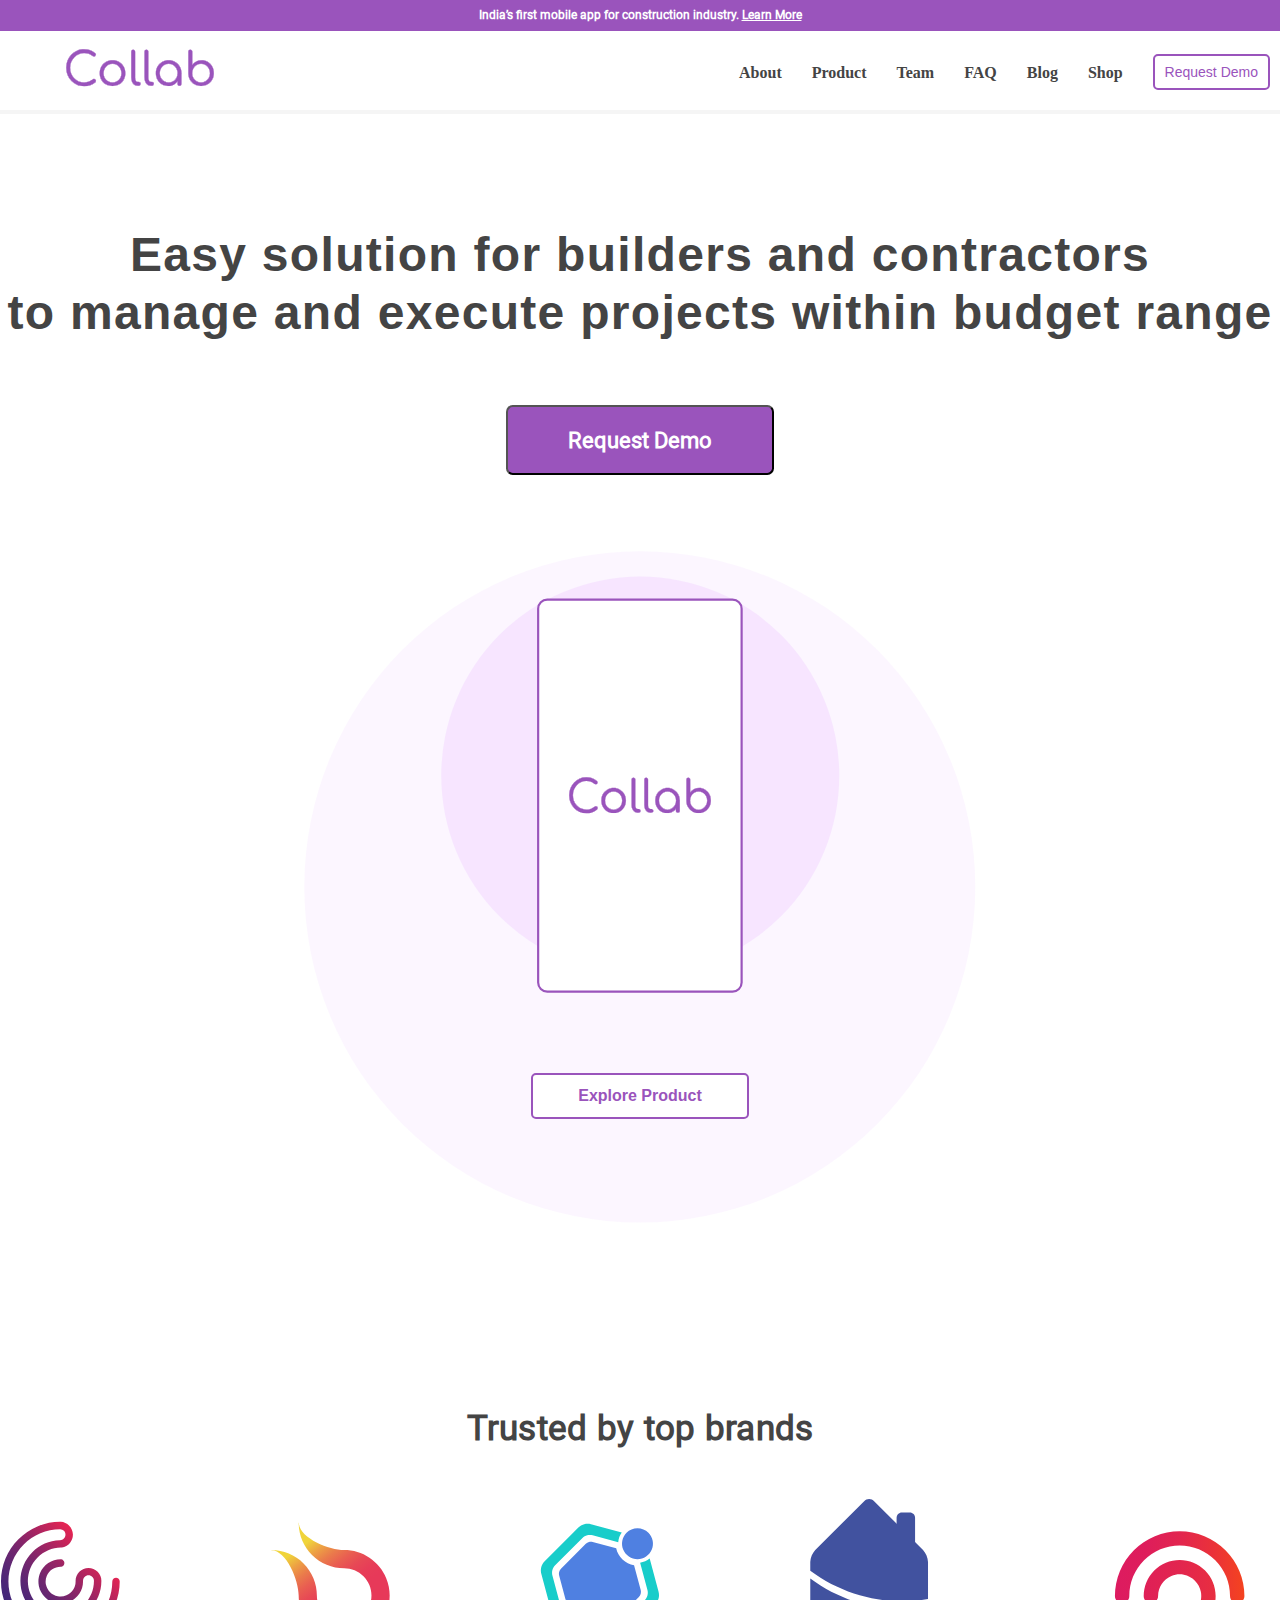
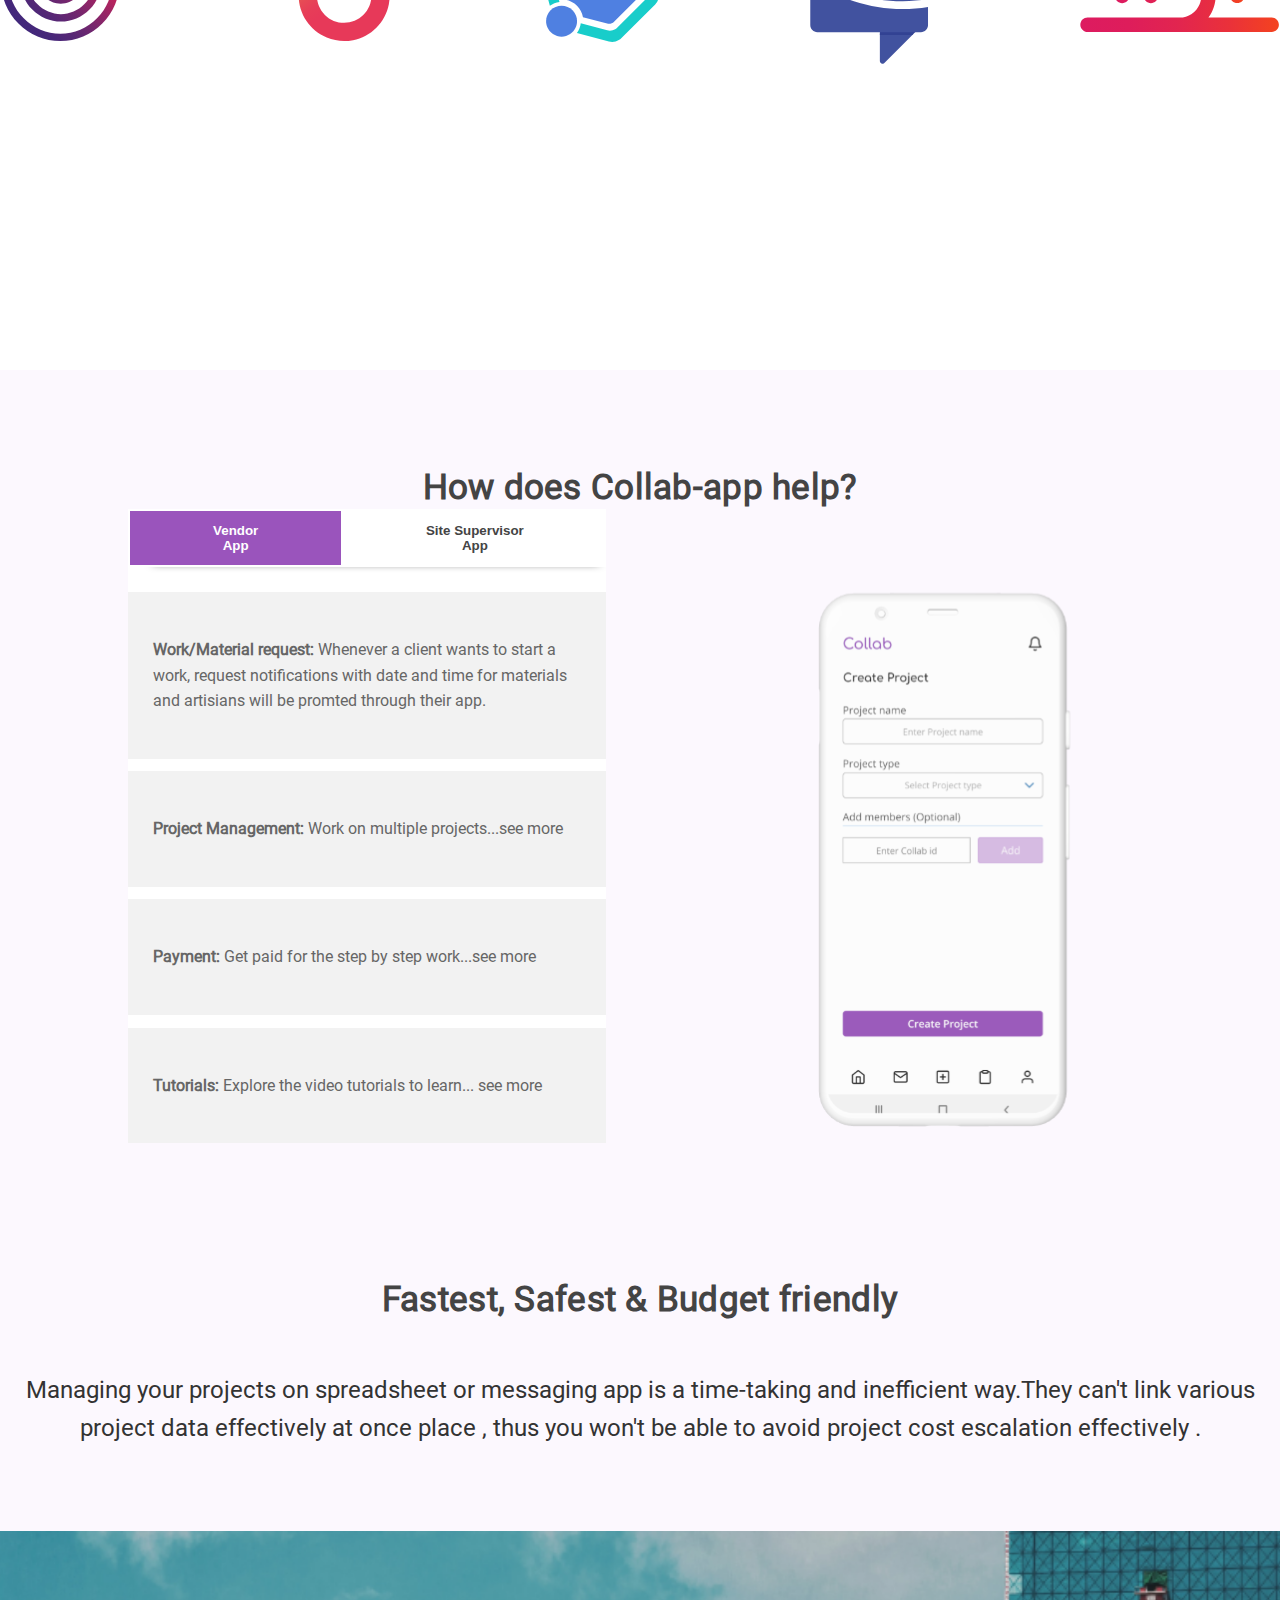
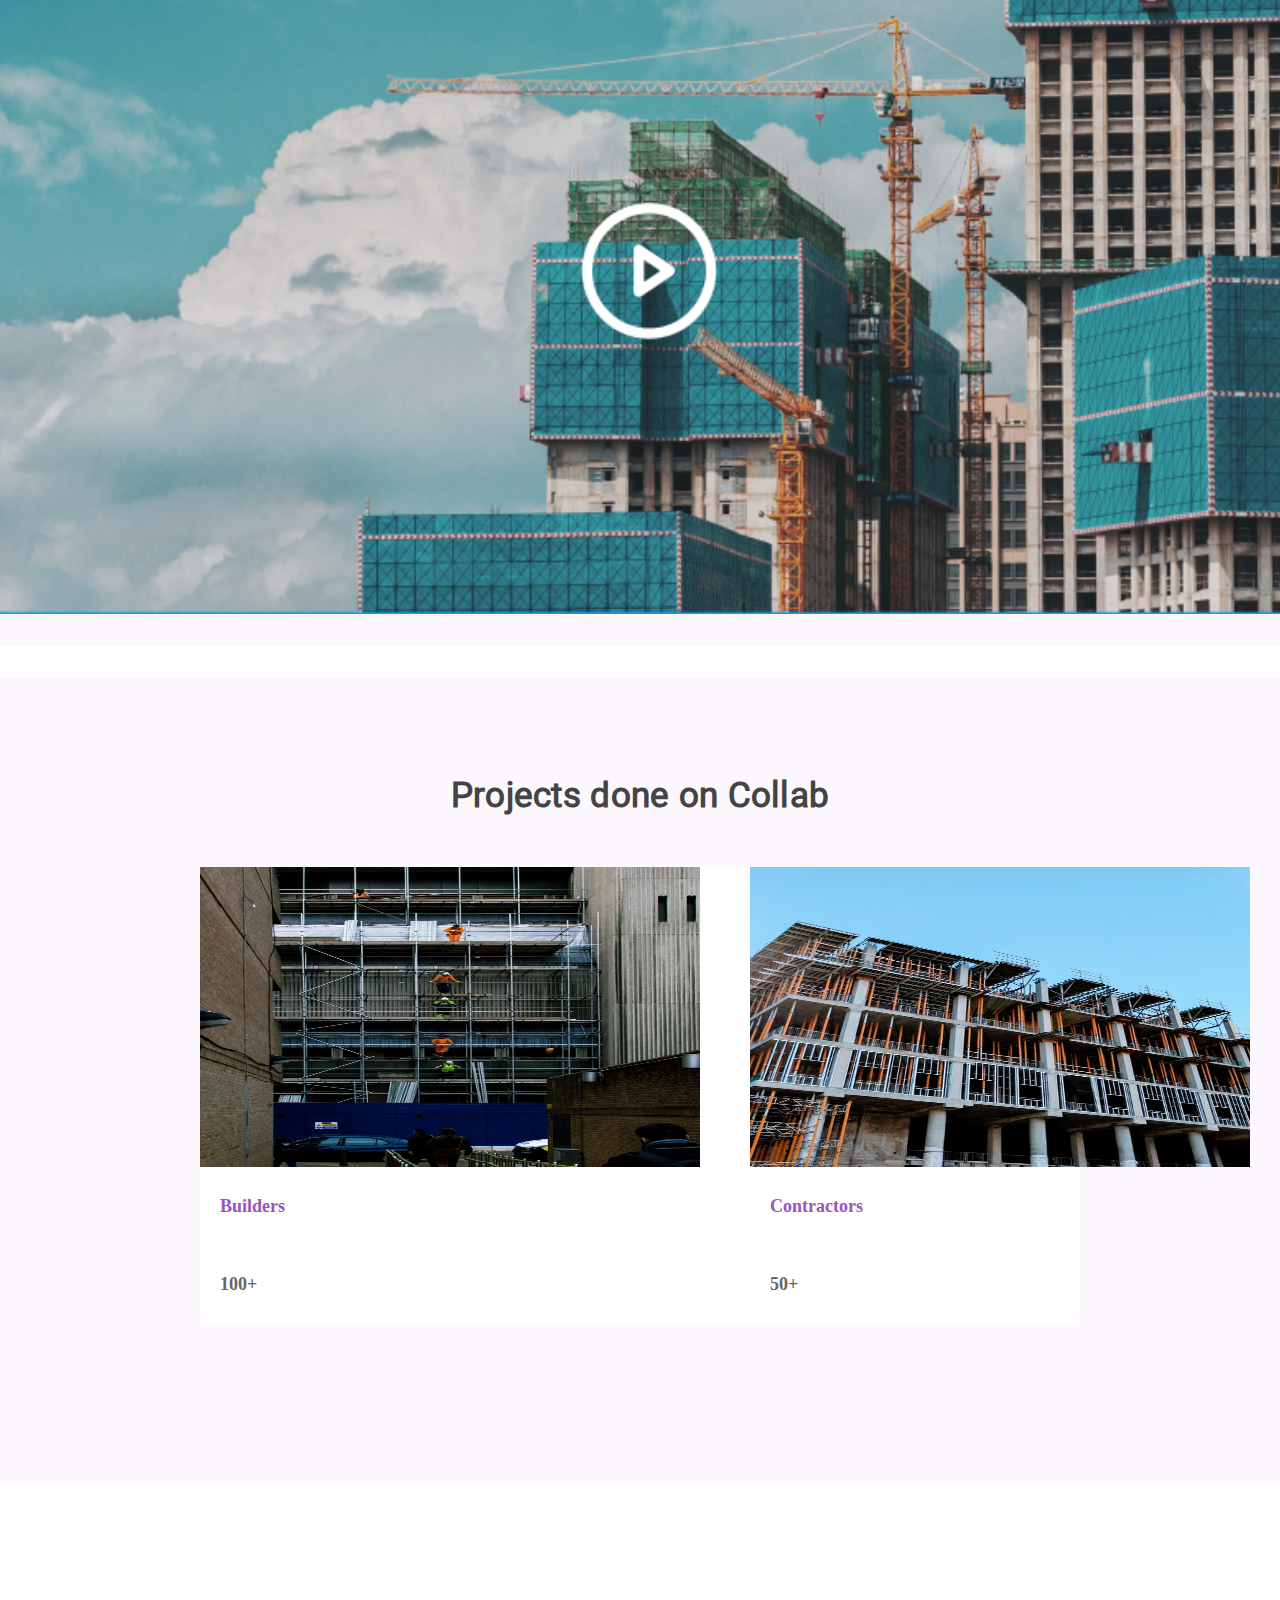
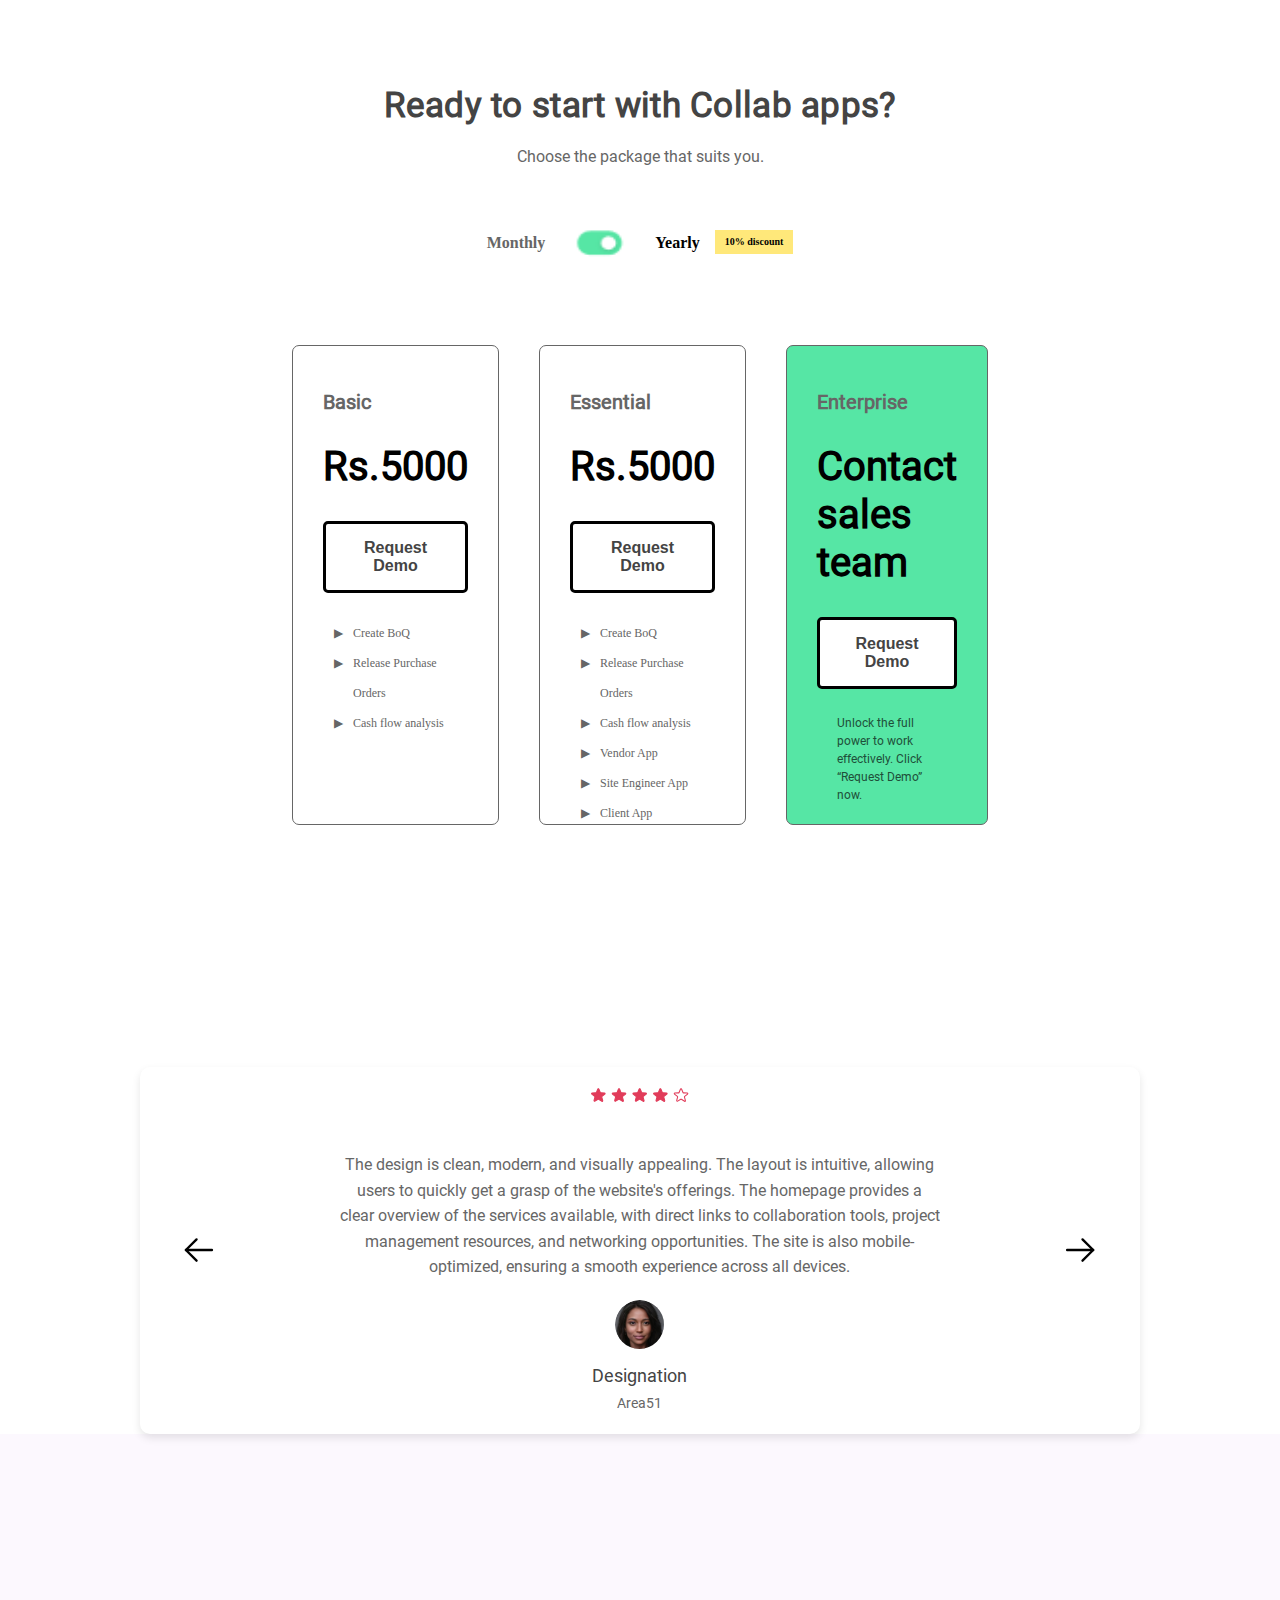
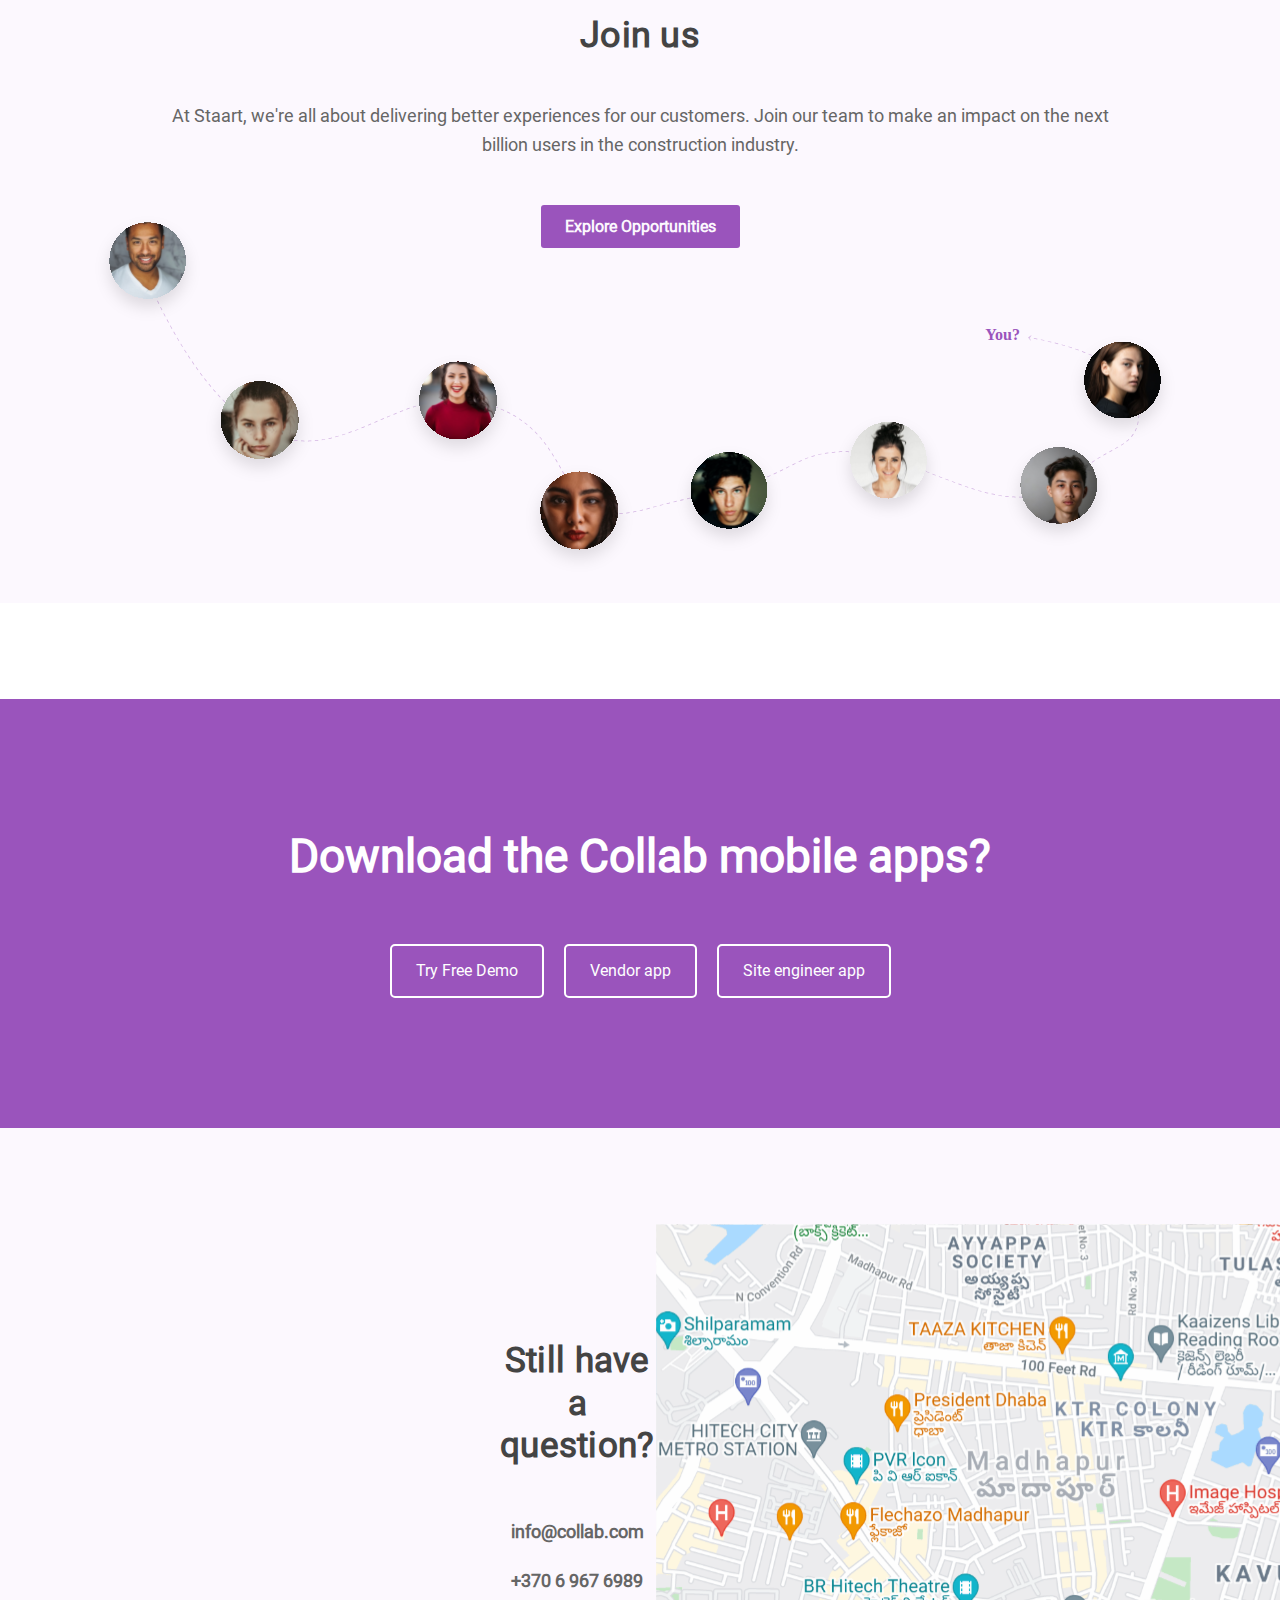
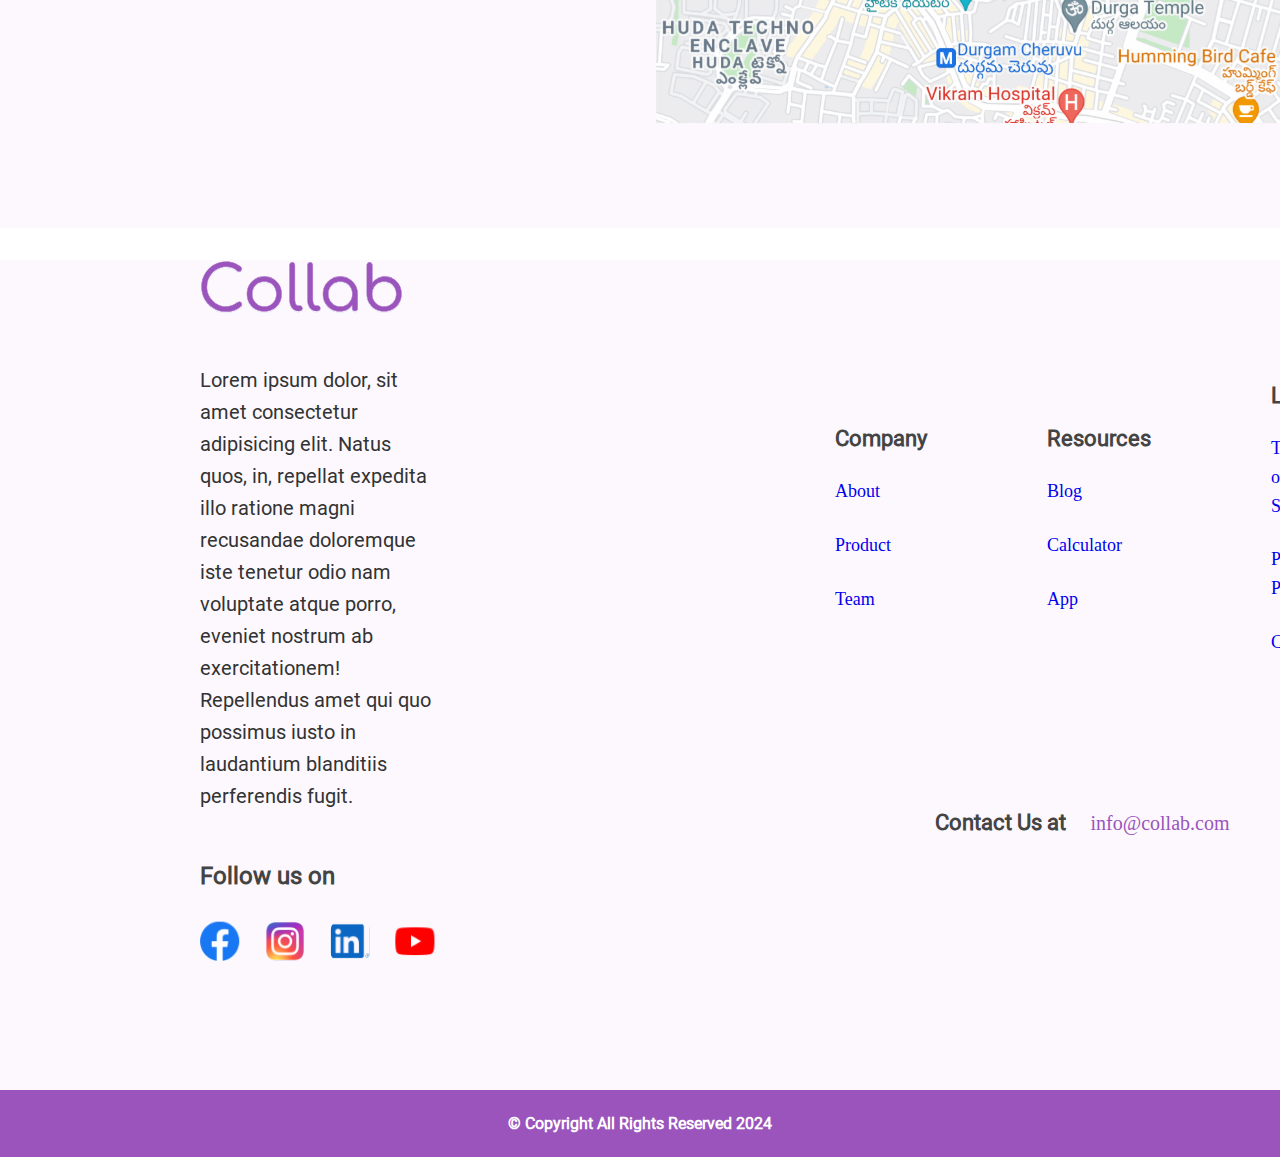
==== index.html @ 5672f87a "up" ====
<!-- @format -->

<!DOCTYPE html>
<html lang="en">
  <head>
    <meta charset="UTF-8" />
    <meta name="viewport" content="width=device-width, initial-scale=1.0" />
    <link rel="apple-touch-icon" sizes="180x180" href="./favicon/apple-touch-icon.png">
<link rel="icon" type="image/png" sizes="32x32" href="./favicon/favicon-32x32.png">
<link rel="icon" type="image/png" sizes="16x16" href="./favicon/favicon-16x16.png">
<meta name="msapplication-TileColor" content="#da532c">
<meta name="theme-color" content="#ffffff">
    <link rel="stylesheet" href="style.css" />
    <title>Collab App</title>
  </head>
  <body>
    <header>
      <div class="topLine">
        <p>
          India’s first mobile app for construction industry.
          <span class="topLineSpan">Learn More</span>
        </p>
      </div>
      <div id="navbar" class="headerContainer top">
        <img
          src="./images/section1Images/Collab.svg"
          class="logo"
          alt="collab"
        />
        <nav class="navigationContainer flex">
          <a href="">About</a>
          <a href="">Product</a>
          <a href="">Team</a>
          <a href="">FAQ</a>
          <a href="">Blog</a>
          <a href="">Shop</a>
          <button class="headerBtn">Request Demo</button>
        </nav>
      </div>
    </header>

    <main>
      <section class="section1 flexColumn">
        <div class="headingContainer">
          <h1 class="headingH1">
            Easy solution for builders and contractors <br />to manage and
            execute projects within budget range
          </h1>
        </div>
        <div class="py-2"></div>

        <button class="headingBtn">Request Demo</button>
        <div class="py-5"></div>
        <div class="firstPhoneContainer flex relative">
          <img
            class="absolute bigEllipse"
            src="./images/section1Images/Ellipse 2.svg"
            alt=""
          />
          <img
            class="absolute ellipse"
            src="./images/section1Images/Ellipse 1.svg"
            alt=""
          />
          <img
            class="absolute rectangle"
            src="./images/section1Images/Rectangle 3.svg"
            alt=""
          />
          <img
            class="absolute collab"
            src="./images/section1Images/Collab.svg"
            alt=""
          />
          <button class="absolute headerBtn buttonE">Explore Product</button>
        </div>
      </section>
      <div class="py-16"></div>

      <section class="topBrandsContainer flexColumn">
        <h2 class="headingH2 trustedHeading">Trusted by top brands</h2>
        <div class="py-1"></div>
        <div class="iconsContainer flex">
          <img
            class="icons"
            src="./images/section2Images/Standard Collection 0.svg"
            alt=""
          />
          <img
            class="icons"
            src="./images/section2Images/Standard Collection 2.svg"
            alt=""
          />
          <img
            class="icons"
            src="./images/section2Images/Standard Collection 3.svg"
            alt=""
          />
          <img
            class="icons"
            src="./images/section2Images/Standard Collection 9.svg"
            alt=""
          />
          <img
            src="./images/section2Images/Standard Collection 8.svg"
            class="banga"
            alt=""
          />
        </div>
      </section>
      <div class="py-9"></div>
      <!--How does Collab-app help? -->

      <section class="colorBefore">
        <div class="py-3"></div>
        <h2 class="headingH2 trustedHeading">How does Collab-app help?</h2>
        <div class="appHelpContainer flex">
          <div class="py-4"></div>
          <div class="appHelpKairePara">
            <div class="buttons-2">
              <button class="buttons">Vendor App</button>
              <button class="buttons buttons-white">Site Supervisor App</button>
            </div>
            <div class="text-container">
              <div class="p-text-gray first">
                <p>
                  <span class="p-bold"> Work/Material request:</span> Whenever a
                  client wants to start a work, request notifications with date
                  and time for materials and artisians will be promted through
                  their app.
                </p>
              </div>
              <div class="p-text-gray">
                <p>
                  <span class="p-bold">Project Management:</span> Work on
                  multiple projects...see more
                </p>
              </div>
              <div class="p-text-gray">
                <p>
                  <span class="p-bold"> Payment:</span> Get paid for the step by
                  step work...see more
                </p>
              </div>
              <div class="p-text-gray last">
                <p>
                  <span class="p-bold">Tutorials:</span> Explore the video
                  tutorials to learn... see more
                </p>
              </div>
            </div>
          </div>
          <div class="rightImgContainer flex">
            <img src="./images/section3Images/bigPhone.svg" alt="kvadratas" />
          </div>
        </div>
      </section>

      <!-- Fastest, Safest & Budget friendly -->

      <section class="colorBefore">
        <div class="py-0"></div>
        <div class="budgetContainer flexColumn">
          <h2 class="trustedHeading">Fastest, Safest & Budget friendly</h2>
          <p>
            Managing your projects on spreadsheet or messaging app is a
            time-taking and inefficient way.They can't link various<br />
            project data effectively at once place , thus you won't be able to
            avoid project cost escalation effectively .
          </p>
          <div class="py-2"></div>
          <a
            href="https://www.youtube.com/watch?v=WNeLUngb-Xg&list=RDWNeLUngb-Xg&start_radio=1"
            ><img
              src="./images/section4Images/video.png"
              alt="HTML tutorial"
              class="video"
          /></a>

          <!-- <iframe
            width="560"
            height="315"
            src="https://www.youtube.com/embed/XyyeLpmPPPY?si=VIp7QX0JCVhvyTjG"
            title="YouTube video player"
            frameborder="0"
            allow="accelerometer; autoplay; clipboard-write; encrypted-media; gyroscope; picture-in-picture; web-share"
            referrerpolicy="strict-origin-when-cross-origin"
            allowfullscreen
          ></iframe> -->
        </div>
      </section>
      <div class="py-1 pyColor"></div>
      <section class="colorBefore">
        <div class="py-3"></div>
        <h2 class="trustedHeading">Projects done on Collab</h2>

        <div class="projectsDoneCardContainer flex">
          <div class="card flexColumn">
            <img src="./images/section4Images/a.jpeg" alt="" />
            <span class="projectsDoneCardHeader">Builders</span>
            <span class="projectDoneCardNumber">100+</span>
          </div>
          <div class="card flexColumn">
            <img src="./images/section4Images/b.jpeg" alt="" />
            <span class="projectsDoneCardHeader">Contractors</span>
            <span class="projectDoneCardNumber">50+</span>
          </div>
          <div class="card flexColumn">
            <img src="./images/section4Images/c.jpeg" alt="" />
            <span class="projectsDoneCardHeader">Design build firm</span>
            <span class="projectDoneCardNumber">30+</span>
          </div>
        </div>
        <div class="py-5 pyColor"></div>
      </section>
      <section>
        <div class="bigCardsContainer flexColumn"></div>
        <h2 class="trustedHeading">Ready to start with Collab apps?</h2>
        <p class="afterHeadingText">Choose the package that suits you.</p>
        <div class="monthlyYearlyContainer flex">
          <span class="monthly">Monthly</span>
          <img src="./images/section5Images/ToggleRight.png" alt="" />
          <span class="yearly">Yearly </span>
          <span class="discount"> 10% discount</span>
        </div>

        <div class="threeBigCardContainer flex">
          <div class="cardOne bigCard">
            <p>Basic</p>
            <h2>Rs.5000</h2>
            <button class="button-ThreeCards">Request Demo</button>
            <ul class="bigListCardContainer">
              <li>Create BoQ</li>
              <li>Release Purchase Orders</li>
              <li>Cash flow analysis</li>
            </ul>
          </div>
          <div class="cardTwo bigCard">
            <p>Essential</p>
            <h2>Rs.5000</h2>
            <button class="button-ThreeCards">Request Demo</button>
            <ul>
              <li>Create BoQ</li>
              <li>Release Purchase Orders</li>
              <li>Cash flow analysis</li>
              <li>Vendor App</li>
              <li>Site Engineer App</li>
              <li>Client App</li>
            </ul>
          </div>

          <div class="cardThree bigCard">
            <p>Enterprise</p>
            <h2>
              Contact sales<br />
              team
            </h2>
            <button class="button-ThreeCards greenButtonHover">
              Request Demo
            </button>
            <ul>
              <p>
                Unlock the full power to work effectively. Click “Request Demo”
                now.
              </p>
            </ul>
          </div>
        </div>
        <div class="py-3"></div>
      </section>

      <div class="py-3"></div>
      <!-- Luko Section testimonial -->

      <section class="testimonialsContainer flexColumn">
        <div class="testimonial-content">
          <div class="testimonial-arrow left-arrow" onclick="prevTestimonial()">
            <img src="./images/section6Images/ArrowLeft.svg" alt="Left Arrow" />
          </div>
          <div class="testimonial-inner">
            <div class="testimonial-item active">
              <img
                src="./images/section6Images/Group 8.svg"
                alt="Rating"
                class="rating"
              />
              <p>
                The design is clean, modern, and visually appealing. The layout
                is intuitive, allowing users to quickly get a grasp of the
                website's offerings. The homepage provides a clear overview of
                the services available, with direct links to collaboration
                tools, project management resources, and networking
                opportunities. The site is also mobile-optimized, ensuring a
                smooth experience across all devices.
              </p>
              <div class="user-info">
                <img
                  src="./images/section6Images/Ellipse 24.svg"
                  alt="User Image"
                />
                <h4>Designation</h4>
                <p>Area51</p>
              </div>
            </div>
            <div class="testimonial-item">
              <img
                src="./images/section6Images/Group 8.svg"
                alt="Rating"
                class="rating"
              />
              <p>
                Collab Mobile Apps is an excellent resource for anyone involved
                in the mobile app development industry. Its combination of
                strong community features, powerful collaboration tools, and a
                user-friendly interface makes it a standout platform. Whether
                you're looking to build a new app from scratch or join an
                existing project, Collab Mobile Apps provides the tools and
                community support you need to succeed.
              </p>
              <div class="user-info">
                <img
                  src="./images/section6Images/1720177522948.jpeg"
                  alt="User Image"
                />
                <h4>Lukas Salvis</h4>
                <p>Area51</p>
              </div>
            </div>
            <div class="testimonial-item">
              <img
                src="./images/section6Images/Group 8.svg"
                alt="Rating"
                class="rating"
              />
              <p>
                One of the standout aspects of Collab Mobile Apps is its active
                community. The platform attracts a diverse group of users, from
                seasoned developers to newcomers with fresh ideas. This
                diversity fosters an environment ripe for creativity and
                innovation. The networking features, including discussion forums
                and user profiles, are well-integrated, making it easy to
                connect with like-minded individuals or seek out specific
                expertise.
              </p>
              <div class="user-info">
                <img
                  src="./images/section6Images/102238163.png"
                  alt="User Image"
                />
                <h4>Laimonas Dirgelas</h4>
                <p>Area51</p>
              </div>
            </div>
          </div>
          <div
            class="testimonial-arrow right-arrow"
            onclick="nextTestimonial()"
          >
            <img
              src="./images/section6Images/ArrowRight.svg"
              alt="Right Arrow"
            />
          </div>
        </div>
      </section>
      <!-- Join us section -->

      <section class="join-us flexColumn">
        <h2 class="trustedHeading">Join us</h2>
        <p>
          At Staart, we're all about delivering better experiences for our
          customers. Join our team to make an impact on the next <br />
          billion users in the construction industry.
        </p>
        <button>Explore Opportunities</button>
        <div class="profile-line">
          <img
            src="./images/section7Images/Ellipse 16.svg"
            alt="Profile 1"
            class="profile profile-1"
          />
          <img
            src="./images/section7Images/Ellipse 17.svg"
            alt="Profile 2"
            class="profile profile-2"
          />
          <img
            src="./images/section7Images/Ellipse 18.svg"
            alt="Profile 3"
            class="profile profile-3"
          />
          <img
            src="./images/section7Images/Ellipse 19.svg"
            alt="Profile 4"
            class="profile profile-4"
          />
          <img
            src="./images/section7Images/Ellipse 20.svg"
            alt="Profile 5"
            class="profile profile-5"
          />
          <img
            src="./images/section7Images/Ellipse 21.svg"
            alt="Profile 6"
            class="profile profile-6"
          />
          <img
            src="./images/section7Images/Ellipse 22.svg"
            alt="Profile 7"
            class="profile profile-7"
          />
          <img
            src="./images/section7Images/Ellipse 23.svg"
            alt="Profile 8"
            class="profile profile-8"
          />
          <span class="you">You?</span>
          <img
            src="./images/section7Images/Vector 1.svg"
            alt="Connecting Line"
            class="connecting-line"
          />
        </div>
      </section>
      <div class="py-3"></div>

      <!-- Download the Collab mobile apps? Section -->
      <section class="download-section">
        <h2>Download the Collab mobile apps?</h2>
        <div class="button-group">
          <a href="#" class="button primary">Try Free Demo</a>
          <a href="#" class="button secondary">Vendor app</a>
          <a href="#" class="button secondary">Site engineer app</a>
        </div>
      </section>

      <!-- Section 8 MAP -->

      <section class="colorBefore">
        <div class="mapContainer flex">
          <div class="mapKaireText">
            <h2 class="trustedHeading">Still have a question?</h2>
            <div class="py-1"></div>
            <p>info@collab.com</p>
            <p>+370 6 967 6989</p>
          </div>

          <div class="mapDesineZemelapis">
            <img src="./images/section9Images/map.svg" alt="map" />
          </div>
        </div>
      </section>

      <div class="py-1"></div>

      <!-- Padaryte "line" -->

      <!-- Footer Menu -->

      <section class="colorBefore">
        <div class="footerMenuMainContainer flex">
          <div class="footerMenuLeftSide flexColumn">
            <img src="./images/section1Images/Collab.svg" alt="" />
            <p>
              Lorem ipsum dolor, sit amet consectetur adipisicing elit. Natus
              quos, in, repellat expedita illo ratione magni recusandae
              doloremque iste tenetur odio nam voluptate atque porro, eveniet
              nostrum ab exercitationem! Repellendus amet qui quo possimus iusto
              in laudantium blanditiis perferendis fugit.
            </p>
            <h2 class="trustedHeading">Follow us on</h3>
            <div class="social">
              <img
                src="./images/section10Images/Facebook Icon undefined.svg"
                alt=""
              />
              <img
                src="./images/section10Images/Instagram Icon undefined.svg"
                alt=""
              />
              <img
                src="./images/section10Images/LinkedIn Icon undefined.svg"
                alt=""
              />
              <img
                src="./images/section10Images/YouTube Icon undefined.svg"
                alt=""
              />
            </div>
          </div>

          <div class="footerMenuRightSide">
            <div class="footerMenuContainer flex">
              <div class="footerMenu flexColumn">
                <h4>Company</h4>
                <a href="#">About</a>
                <a href="#">Product</a>
                <a href="#">Team</a>
              </div>
              <div class="footerMenu flexColumn">
                <h4>Resources</h4>
                <a href="#">Blog</a>
                <a href="#">Calculator</a>
                <a href="#">App</a>
              </div>
              <div class="footerMenu flexColumn">
                <h4>Legal</h4>
                <a href="#">Terms of Service</a>
                <a href="#">Privacy Policy</a>
                <a href="#">Contacs</a>
              </div>
            </div>
            <div class="footerContactContainer flex">
              <h4>Contact Us at</h5>
              <a href="mailto:info@collab.com">info@collab.com</a>
            </div>
          </div>
        </div>
        <div class="py-4"></div>
      </section>
      <footer>
        <p>&copy; Copyright All Rights Reserved 2024</p>
      </footer>
      <script src="./script/script.js"></script>
    </main>
  </body>
</html>
---- style.css ----
* {
    margin: 0;
    padding: 0;
    box-sizing: border-box;
}

@font-face {
    font-family: 'Roboto';
    src: url(./fonts/Roboto-Regular.ttf);
}


:root{
    --dark-violet: #9A54BC;
    --light-violet: #fcf8fe;
    --nice-gray: #444444;
    --muted-gray: #666666;
}

html{
    line-height: 1.6;
    -webkit-font-smoothing: antialiased;
    -moz-osx-font-smoothing: grayscale;
}

h1,h2,h3,h4,h5,h6{
    line-height: 1.2;
    font-family: 'Roboto', Arial, Helvetica, sans-serif;
}

p {
    font-family: 'Roboto', Arial, Helvetica, sans-serif;
}

.flex {
    display: flex;
    justify-content: center;
    align-items: center;
}

.flexColumn{
    display: flex;
    justify-content: center;
    align-items: center;
    flex-direction: column;
}


.headingH1 {
    font-size: 3rem;
    text-align: center;
    color: var(--nice-gray);
    font-weight: 600;
    font-family:  Arial, Helvetica, sans-serif;
    letter-spacing: 1.3px;
}


.trustedHeading{
    font-size: 2.2rem;
    font-family: 'Roboto', Arial, Helvetica, sans-serif;
    letter-spacing: 0.28px;
    color: var(--nice-gray);
}


.logo {
margin-left: 35px;
width: 150px;
}

h2 {
    text-align: center;
}


.py-0 {
    padding: 1px;
}

.py-1 {
    padding: 1rem;
}

.py-2 {
    padding: 2rem;
}

.py-3 {
    padding: 3rem;
}

.py-4 {
    padding: 4rem;
}

.py-5 {
    padding: 5rem;
}

.py-6 {
    padding: 6rem;
}

.py-9 {
    padding: 9rem;
}


.py-16 {
    padding: 16rem;
}


.p-bold{
    font-weight: 900;
}

/* Utilities Viršui */

.topLine {
    background: var(--dark-violet);
    color: #fff;
    text-align: center;
    padding: 1px 0 1px 0;

}

.topLine p{
    font-weight: 600;
    color: #fff;
    font-size: 12px;
    margin-top: 5px;
    margin-bottom: 5px;



}


.topLineSpan {
    text-decoration: underline;
}


.headerNav {
    display: flex;
    justify-content: center;
    align-items: center;
}

.headerContainer .top{
    background: transparent;
}


.headerContainer {
    display: flex;
    align-items: center;
    justify-content: space-between;
    padding: 15px 10px 20px 30px;
    border-bottom: 4px solid rgb(128, 128, 128, 0.078);
}



.navigationContainer{
    display: flex;
    gap: 30px;
}

.navigationContainer a{
    margin-top: 10px;
text-decoration: none;
color: var(--nice-gray);
font-weight: 600;


}

.headerBtn{
    border-radius: 5px;
    background: none;
    padding: 8px 10px;
    border: var(--dark-violet) 2px solid;
    color: var(--dark-violet);
    font-size: 14px;
    font-weight: 540;
    cursor: pointer;
    transition: 0.1s ease-in-out;
    margin-top: 8px;

}

.headerBtn:hover {
    background-color: var(--dark-violet);
    color: #fff;
}



.headingBtn{
    background-color: var(--dark-violet);
    font-weight: 600;
    font-size: 1.4rem;
    color: #fff;
    padding: 20px 60px;
    font-family: 'Roboto', Arial, Helvetica, sans-serif;
    cursor: pointer;
    transition: 0.1s ease-in-out;
    border-radius: 6.7px;
}

.headingBtn:hover{
    background: #fff;
    color: var(--dark-violet);
}
.section1 {
    margin-top: 7rem;
    font-family: 'Roboto', Arial, Helvetica, sans-serif;
    color: var(--nice-gray);
    font-weight: 500;
    
}


.relative {
    position: relative;
}

.absolute {
    position: absolute;
}



.firstPhoneContainer{
margin-top: 10rem
}

.bigEllipse{
    width: 42rem;
    top: -245px;

}

.ellipse {
    width: 25rem;
    top: -220px;

}

.rectangle {
width: 13rem;
}

.collab {
    width: 9rem;
}

/* Explore Product Button */

.buttonE{
    /* display: inline; */
    top: 270px;
    background-color: #fff;
    border: 2px var(--dark-violet) solid;
    border-radius: 5px;
    color: var(--dark-violet);
    cursor: pointer;
    padding: 12px 45px;
    white-space: nowrap;
    font-size: 16px;
    font-weight: 600;
}



/* Section 2 */

.topBrandsContainer{
margin-top: 100px;
text-align: center;
}

.iconsContainer{
    gap: 150px;

}

.iconsContainer .icons{
    width: 120px;
}

.banga{
    width: 200px;
    height: 200px;
}

/*How does Collab-app help? */

.appHelpContainer{
    text-align: center;
    align-items: center;
    justify-content: space-between;
    background-color: var(--light-violet);
}

.colorBefore {
    background-color: var(--light-violet);

}

.appHelpKairePara{
    flex-direction: row;
    width: 500px;
    text-align: left;
    background-color: white;
}

/* 2 button container klase */

.buttons-2 {
    display: flex;
    -webkit-box-shadow: 0px 11px 10px -14px #000000; 
    box-shadow: 9px 11px 10px -16px #000000;
    justify-content: space-between;
    text-align: center;



}

.appHelpDesineImg{
    flex-direction: row;
    width: 78%;


}

.buttons{
    padding: 12px 72px;
    background-color: var(--dark-violet);
    color:#fff;
    font-weight: 700;
    border: 2px solid #fff;
    text-align: center;
    justify-content: center;
}


.buttons-white{
background-color: #fff;
color: var(--nice-gray);
}



.p-text-gray {
    padding: 25px 25px 25px 25px;
    margin: 12.5px 0 12.5px 0;
    background-color: #F2F2F2;
}

.last{
    margin-bottom: 0;
}

.first{
    margin-top: 25px;
}
.paraContainer p span {
    font-weight: 900;
}

.appHelpKairePara p {
    color: var(--muted-gray);
}

.rightImgContainer {
    background-color: var(--light-violet);
    width: 55%;
    padding-top: 70px;

}

.rightImgContainer img{
width: 300px;
}

/* Section Budget */


.budgetContainer {
    margin-top: 100px;
    height: 1000px;
}


.budgetContainer p {
    margin-top: 50px;
    text-align: center;
    font-size: 1.5rem;
}

.video {

    width: 1400px;
    height: 100%;
    
}



/* Section 5 Projects done */


.projectsDoneCardContainer{
    margin: 50px 200px 0 200px;
    justify-content: space-between;
    background-color: #fff;
    padding-bottom: 25px;
    text-align: center;
    gap: 50px;
}

.card {
    align-items: flex-start;
    gap: 25px;
}

.card>span {
    margin-left: 20px;
}

.card img {
    width: 500px;
    height: 300px;
}


.projectsDoneCardHeader{
    color: var(--dark-violet);
    font-weight: 700;
    font-size: 18px;
}

.projectDoneCardNumber {
    color: var(--muted-gray);
    font-weight: 700;
    font-size: 18px;
margin-top: 25px
}


/* Section 5 */

.bigCardsContainer {
    gap: 20px;
    margin-top: 200px;
}


.afterHeadingText{
    font-weight: 500;
    font-size: 16px;
    text-align: center;
    margin-top: 18px;
    color: var(--grey);
    color: var(--muted-gray);
  


}


.monthlyYearlyContainer img{
    gap: 20px;
    margin: 30px;
    width: 50px;
    height: 45px;
    font-size: 1rem;
    
}

.monthly {
    font-weight: 600;
    color: var(--muted-gray);
}



.yearly {
font-weight: 900;
margin-right: 15px;
color: #000;
}

.discount {
    background-color: #FFE87A;
    font-size: 10px;
    padding: 4px 10px;
    font-weight: 600;

}

.threeBigCardContainer{
    gap: 40px;
    margin: 0px 30% 0 30%;
    padding: 50px;

}

.bigCard{
    width: 400px;
    height: 480px;
    border: 0.5px solid var(--muted-gray);
    flex-direction: column;
    padding: 20px 30px;
    /* padding-bottom: 300px; */
    /* padding-top: 300px; */
    gap: 3.2rem;
    border-radius: 7px;

}

.bigCard p {
    font-size: 20px;
    font-weight: 900;
    margin-bottom: 25px;
    color: var(--muted-gray);
}

.threeBigCardContainer h2{
    font-size: 40px;
    font-weight: 600px;
    text-align: left;
    margin-bottom: 30px;


}

.button-ThreeCards{
    background-color: #FFFFFF;
    padding: 15px;
    color: var(--nice-gray);
    font-weight: 900;
    font-size: 16px;
    width: 100%;
    border: 3px solid #000;
    border-radius: 5px;

}

.button-ThreeCards:hover{
    background-color: #56E6A5;
    color: var(--nice-gray);
}

.greenButtonHover:hover {
    background-color: var(--nice-gray);
    color: #fff;
}




ul{
    line-height: 30px;
    margin: 25px 20px 0 20px;
    padding-bottom: 25px;

}


.cardThree ul p {
    margin-top: 20px;
    font-size: 12px;
    line-height: 1.5;
    color: #1e4f39;
    font-weight: 400;

}



.bigListCardContainer {
    gap: 50px;
    align-items: flex-end; 
}

li {
padding: 0 0 0 10px;
font-size: 12px;
color: var(--muted-gray);

}
li::marker{
content: '▶';
}

.cardThree {
    background-color: #56E6A5;
}


/* Section 6 */
.testimonial {
    background-color: #f8f0f8;
    padding: 50px 20px;
    position: relative;
    display: flex;
    justify-content: center;
    align-items: center;
}

.testimonial-content {
    background-color: #ffffff;
    padding: 20px;
    border-radius: 10px;
    display: flex;
    align-items: center;
    box-shadow: 0 4px 8px rgba(0, 0, 0, 0.1);
    width: 80%;
    max-width: 1000px;
}

.testimonial-arrow {
    cursor: pointer;
    margin: 0 20px;
    display: flex;
    align-items: center;
}

.testimonial-inner {
    text-align: center;
    max-width: 600px;
    margin: 0 auto;
    overflow: hidden;
    position: relative;
}

.testimonial-item {
    display: none;
    transition: 0.5s ease-in-out;
}

.testimonial-item.active {
    display: block;
}

.testimonial-item p {
    color:var(--muted-gray);
}


.rating {
    margin-bottom: 20px;
    width: 100px;
}

p {
    font-size: 16px;
    color: #333;
    margin: 20px 0;
}

.user-info {
    margin-top: 20px;
    display: flex;
    flex-direction: column;
    align-items: center;
}

.user-info img {
    border-radius: 50%;
    width: 50px;
    height: 50px;
    margin-bottom: 10px;
}

.user-info h4 {
    font-size: 18px;
    font-weight: 500;
    margin: 5px 0;
    color: var(--nice-gray);
}

.user-info p {
    font-size: 14px;
    color: var(--muted-gray);
    margin: 0;
}
/* Section Join US */
.join-us {
    text-align: center;
    padding: 180px 40px;
    background-color: rgba(226, 189, 242, 0.11);
    gap: 15px;
}

.join-us h2 {
    font-size: 36px;
    font-family: 'Roboto', Arial, Helvetica, sans-serif;
    margin-bottom: 10px;
    
}

.join-us p {
    font-size: 18px;
    font-family: 'Roboto', Arial, Helvetica, sans-serif;
    color: var(--muted-gray);
    font-weight: 400;
    margin-bottom: 30px;
    
}

.join-us button {
    padding: 12px 24px;
    background-color: var(--dark-violet);
    color: var(--light-violet);
    font-family: 'Roboto', Arial, Helvetica, sans-serif;
    border: none;
    border-radius: 3px;
    font-size: 16px;
    cursor: pointer;
    margin-bottom: 50px;
    font-weight: 600;
}

.profile-line {
    position: relative;
    width: 100%;
    max-width: 1000px;
    margin: 0 auto;
    display: flex;
    justify-content: space-between;
    align-items: center;
    padding: 0 20px;
}

.profile {
    position: relative;
    z-index: 2;
    width: 110px;
    height: 110px;
    border-radius: 50%;
    
    
}

.connecting-line {
    position: absolute;
    top: -50px;
    left: 0;
    right: 0;
    width: 100%;
    height: auto;
    opacity: 0.4;
}

.profile-1 { left: -7%; top: -100px; }
.profile-2 { left: -8%; top: 60px; }
.profile-3 { left: 0%; top: 40px; }
.profile-4 { left: 0%; top: 150px; }
.profile-5 { left: 3%; top: 130px; }
.profile-6 { left: 7%; top: 100px; }
.profile-7 { left: 12%; top: 125px; }
.profile-8 { left: 6%; top: 20px; }

.you {
    position: absolute;
    right: 120px;
    bottom: 75px;
    color: var(--dark-violet);
    font-size: 16px;
    font-weight: 900;
    
}

/* Download Section */
.download-section {
    text-align: center;
    padding: 130px 20px;
    background-color: #9A54BC;
    color:white;
}

.download-section h2 {
    font-size: 46px;
    font-family: 'Roboto', Arial, Helvetica, sans-serif;
    font-weight: 600;
    margin-bottom: 60px;
}

.button-group {
    display: flex;
    justify-content: center;
    gap: 20px;
}

.button {
    padding: 12px 24px;
    border-radius: 5px;
    font-size: 16px;
    font-family: 'Roboto', Arial, Helvetica, sans-serif;
    text-decoration: none;
    display: inline-block;
}

.button.primary {
    background-color: #9A54BC;
    color: white;
    border: 2px solid white;
}

.button.secondary {
    background-color: transparent;
    color: white;
    border: 2px solid white;
}

.button:hover {
    box-shadow: 0 4px 10px rgba(0, 0, 0, 0.2);
    background-color: white;
    color: #8e24aa;
}

.button.primary:hover {
    background-color: white;
    color: #8e24aa;
}

.button.secondary:hover {
    background-color: white;
    color: #8e24aa;
}
/* MAP Section */

.mapContainer{
    margin: 0 500px 0 500px;
    height: 700px;
    justify-content: space-between;
    background-color: var(--light-violet);

}

.mapKaireText{
    text-align: center;
}

.mapKaireText p{
font-size: 18px;
font-weight: 600;
color: var(--muted-gray);

}


.mapDesineZemelapis img{
    height: 500px;

}

/* Footer Menu */

.footerMenuMainContainer {
    margin: 0 200px 0 200px;
    justify-content: space-between;

}


.footerMenuLeftSide p{
font-size: 20px;
}




.footerMenuLeftSide {
    width: 35%;
    gap: 30px;
    align-items: flex-start;
    margin-right: 400px;
}

.footerMenuLeftSide h2 {
    font-size: 24px;
    letter-spacing: 0;
}

.social {

    display: flex;
    gap: 25px;
}

.social img {
    width: 40px;
}


.footerMenuRightSide {
    width: 65%;
}

.footerMenuRightSide h4{
font-size: 22px;
color: var(--nice-gray);
}

.footerMenuRightSide .footerMenuContainer{
    gap: 120px;
}

.footerMenuRightSide .footerMenu {
    align-items: flex-start;
    gap: 25px;
}

.footerMenu a{
    text-decoration: none;
    font-size: 18px;

}

.footerContactContainer{
    margin-top: 150px;

}

.footerContactContainer h4{
    margin-right: 25px;
    color: var(--nice-gray);
}

.footerContactContainer a {
    text-decoration: none;
    font-size: 20px;
    color: var(--dark-violet);


}

.footerContactContainer h5{
    font-size: 22px;
}

footer {
   
    background-color: var(--dark-violet);
    padding: 1px 0 1px 0;
}

footer p{
    text-align: center;
    justify-content: center;
    align-items: center;
    color: #fff;
    font-weight: 600;
    font-size: 16px;

}
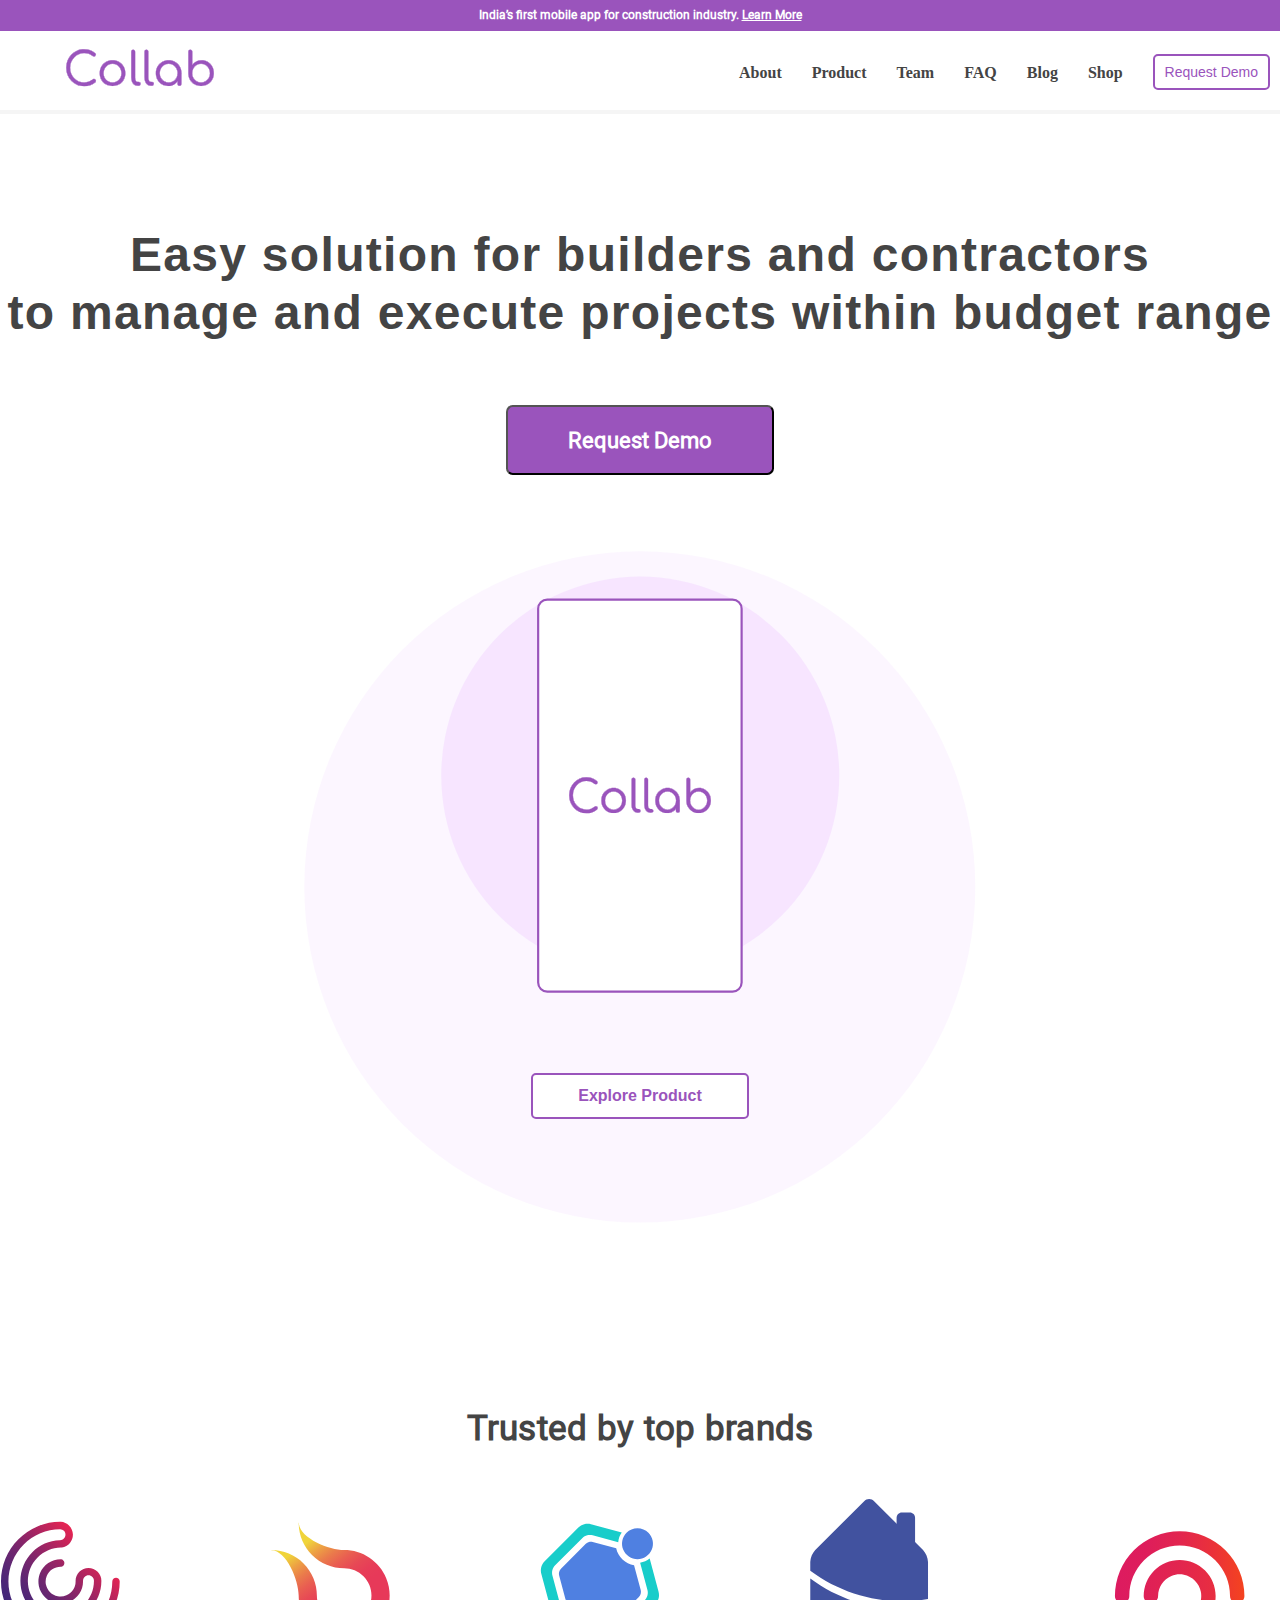
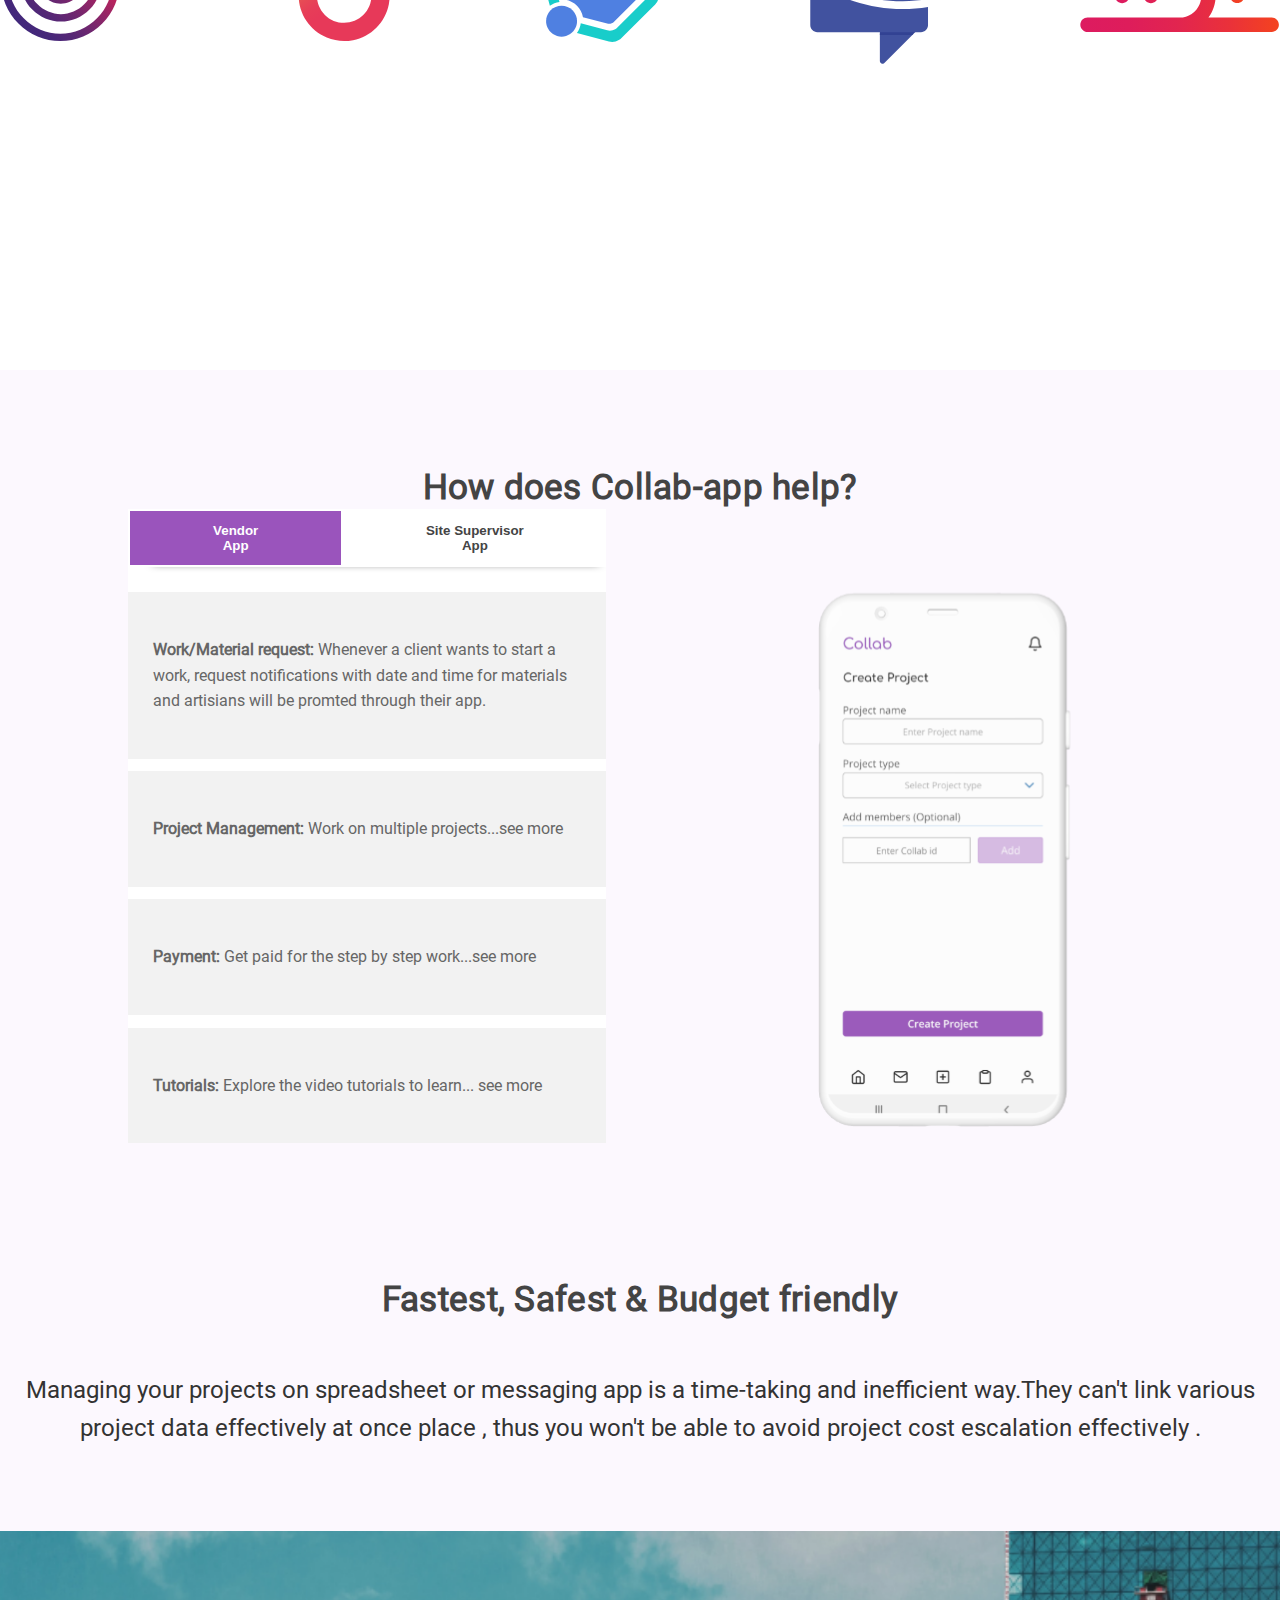
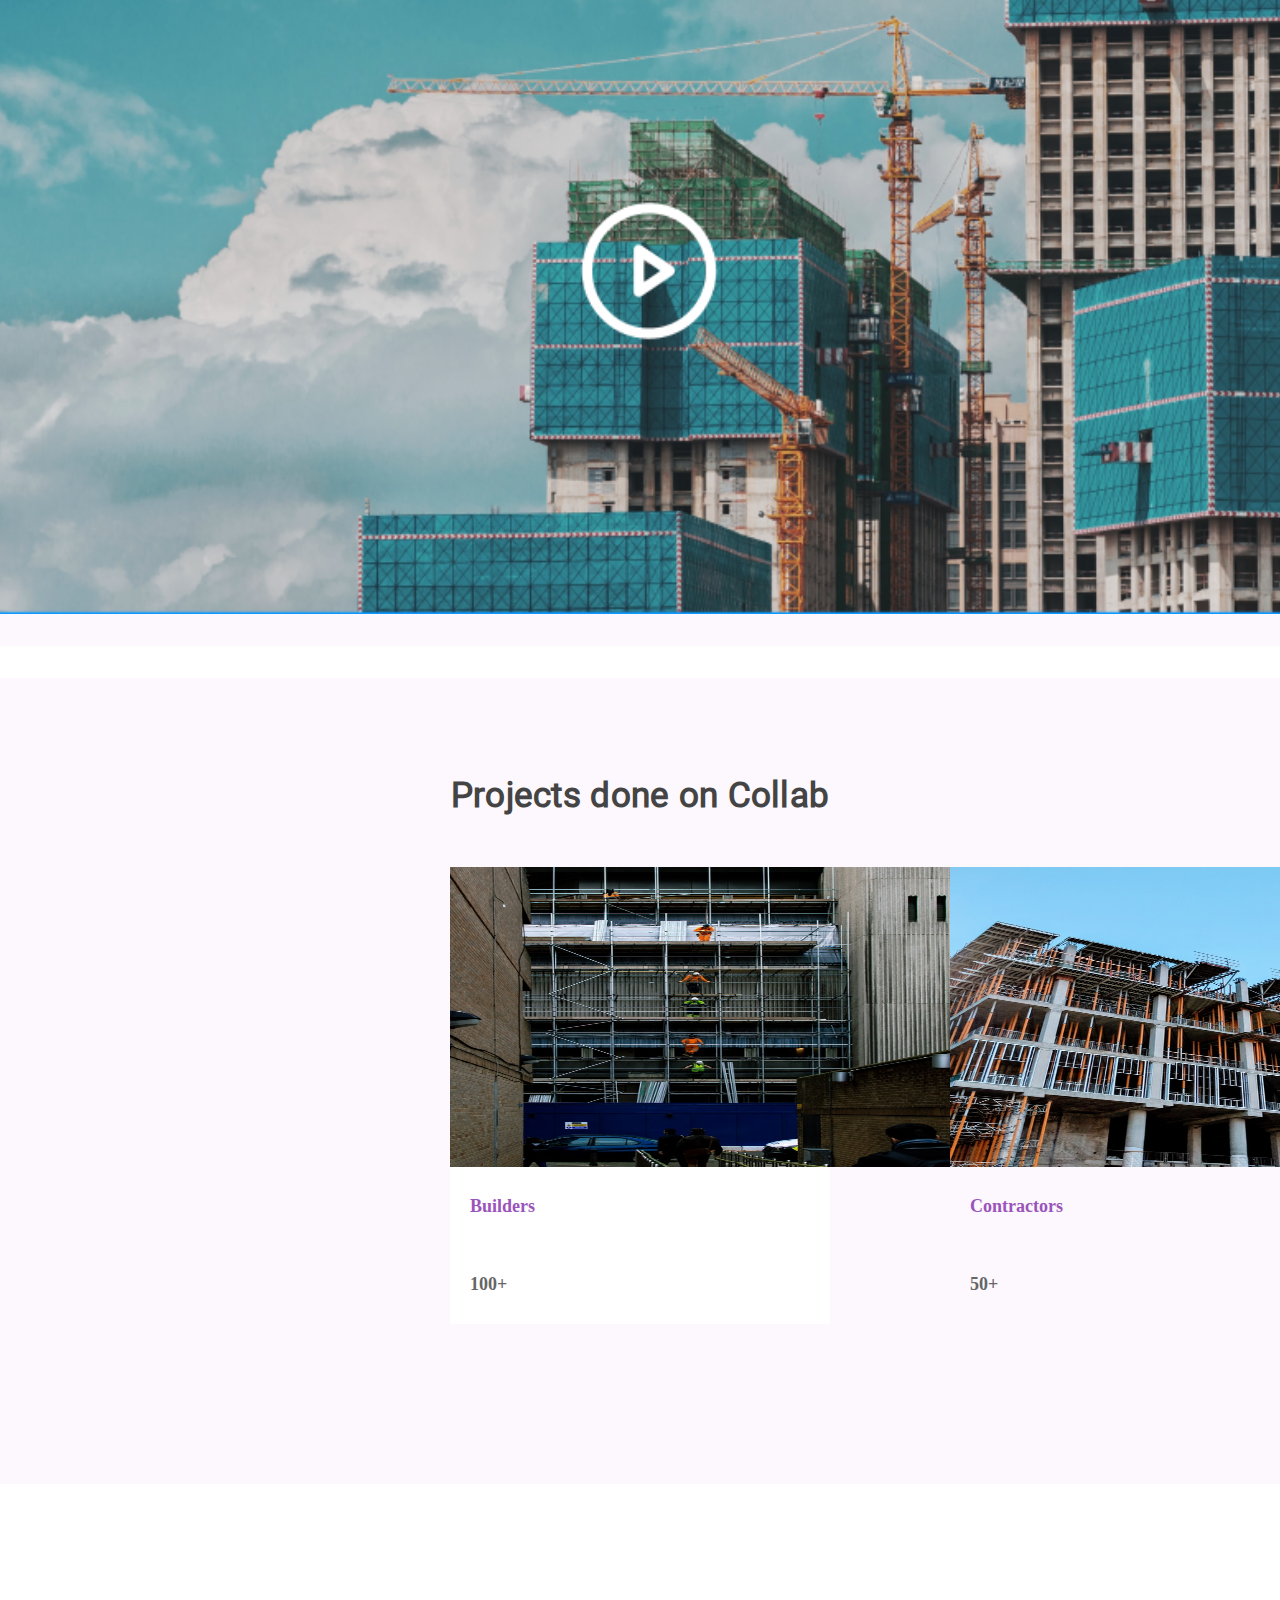
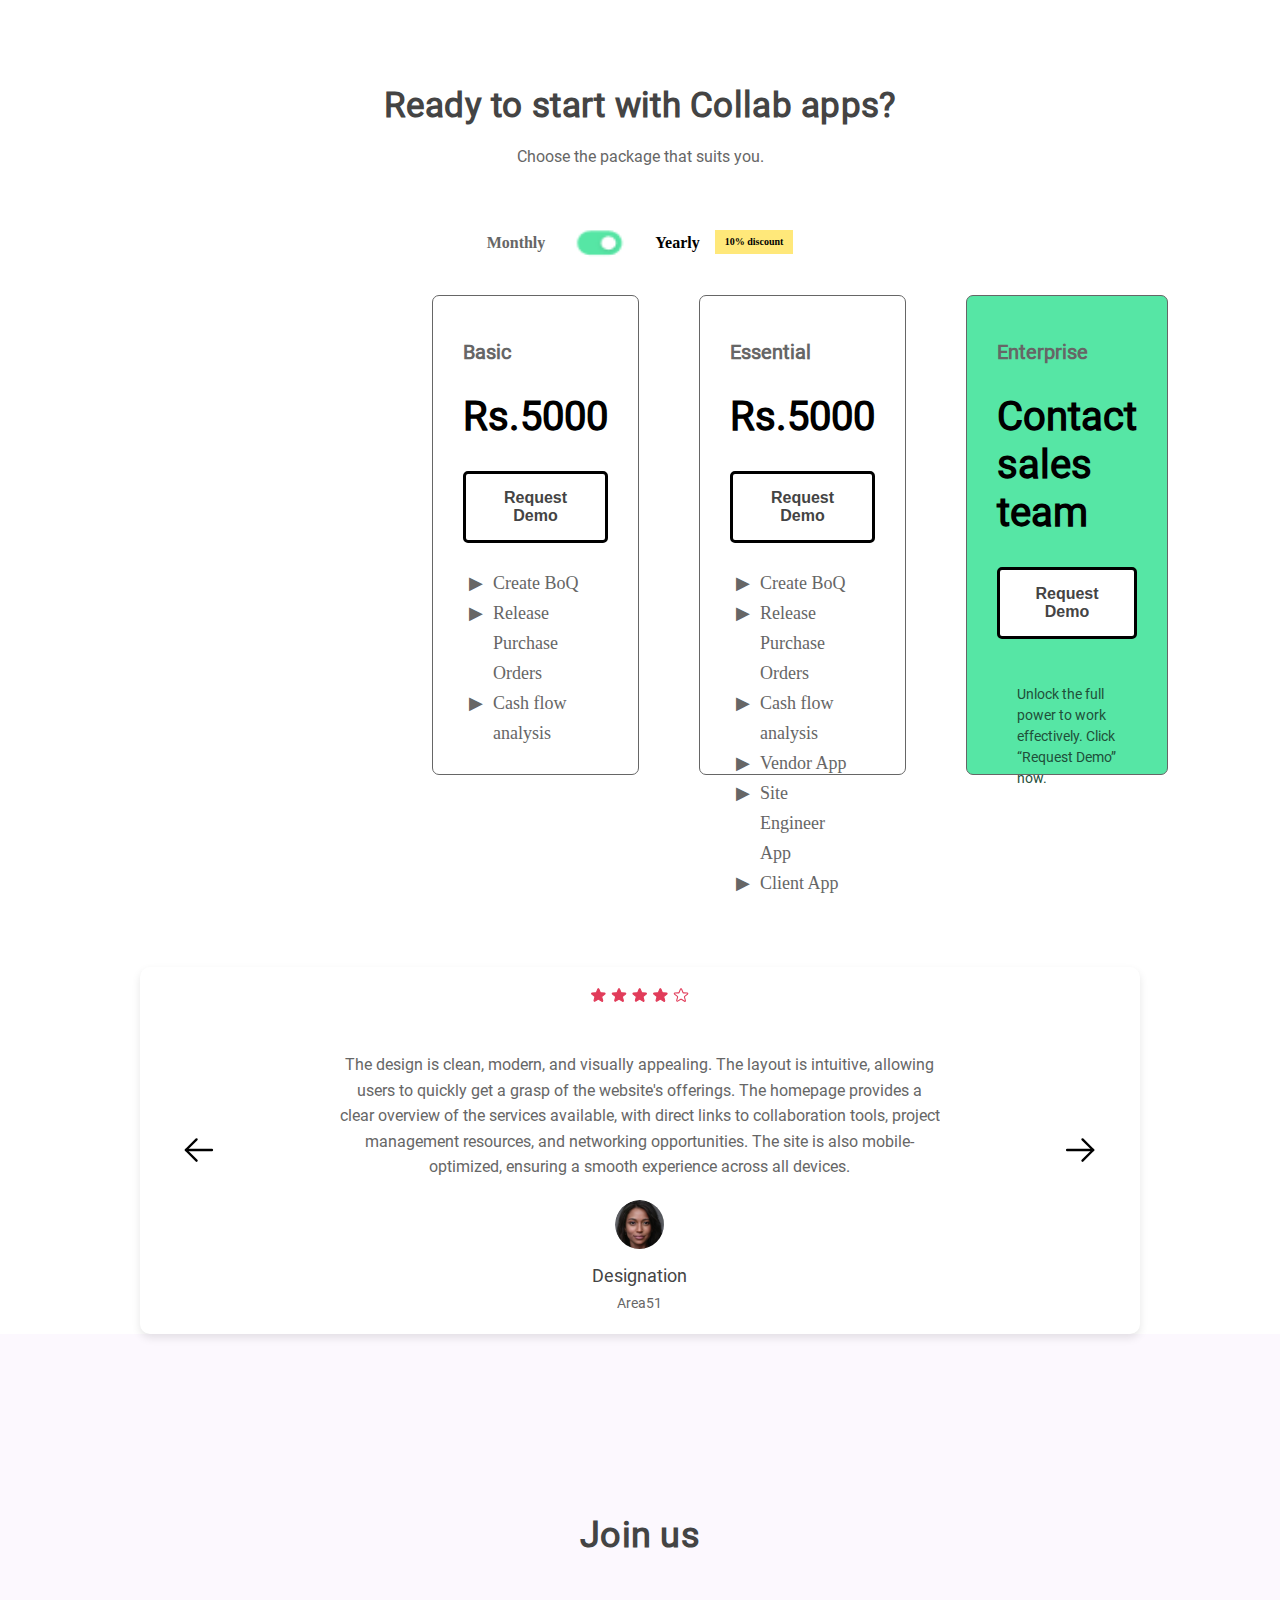
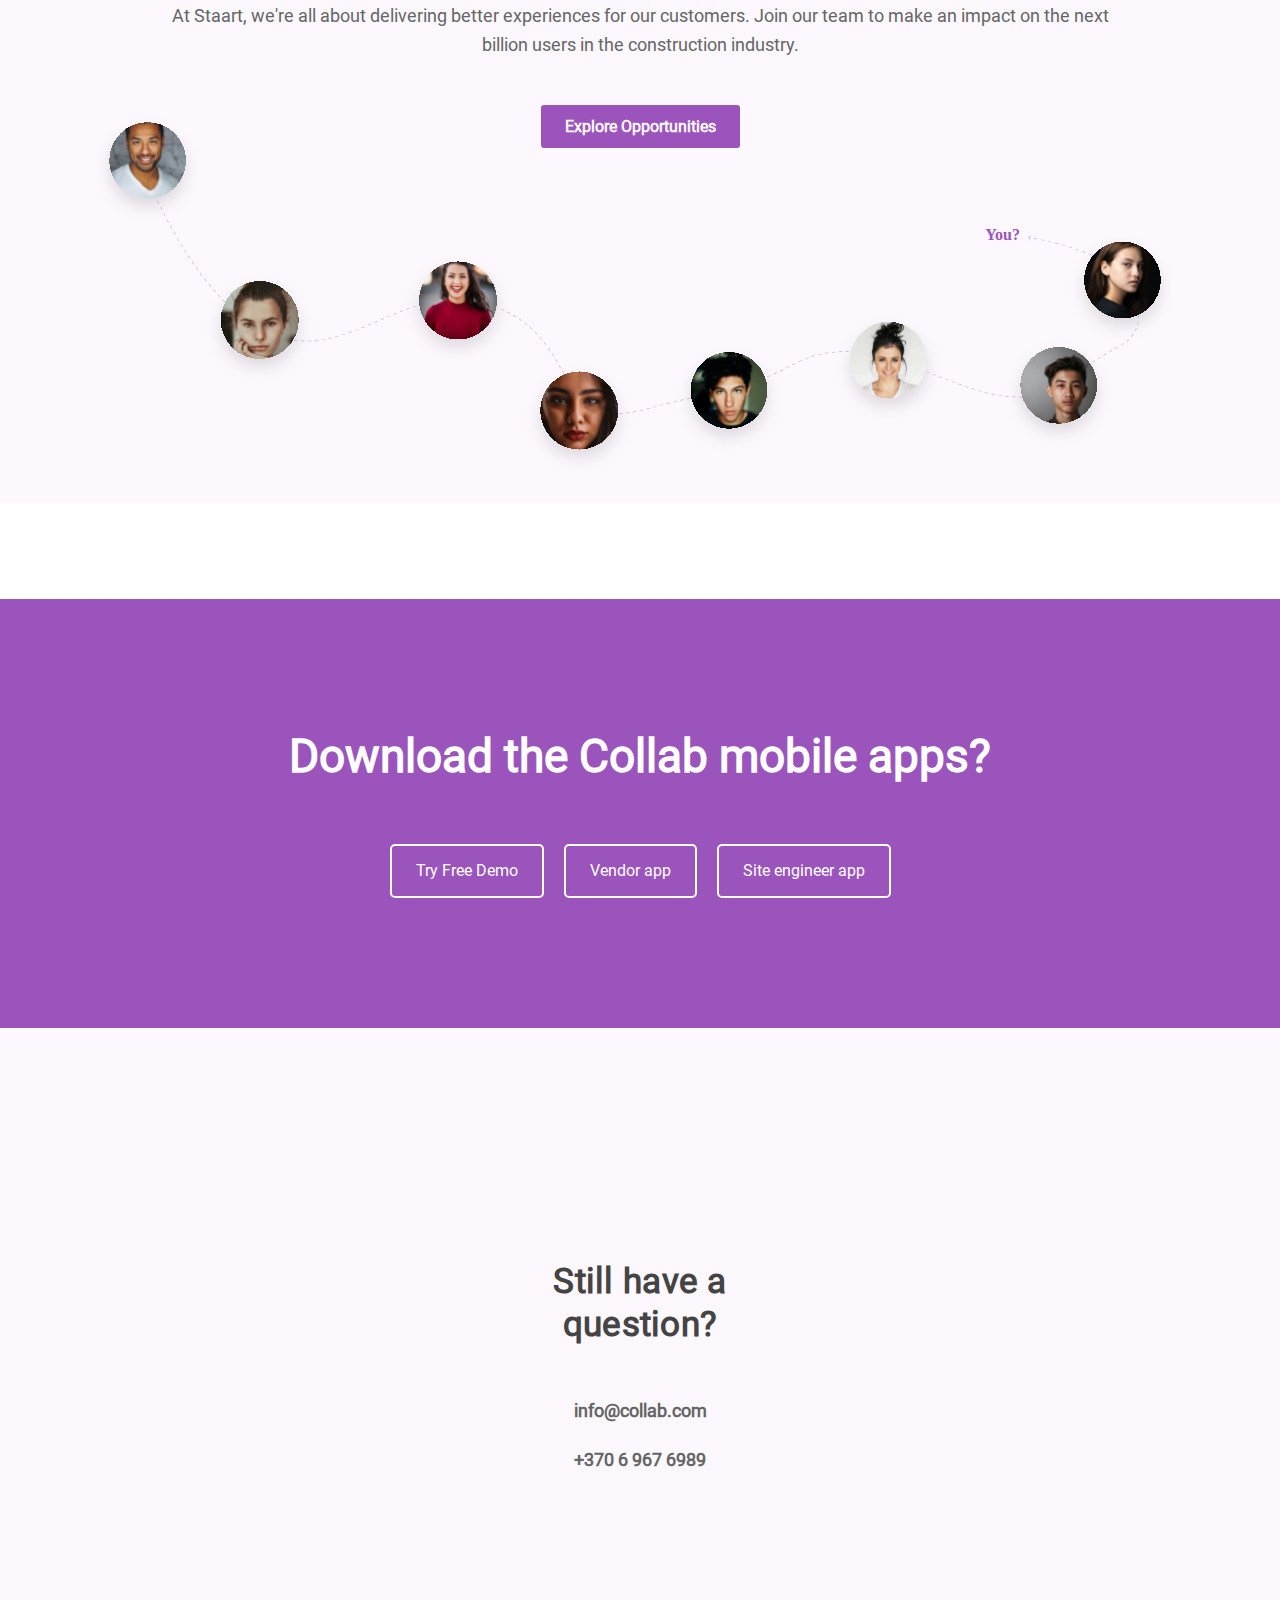
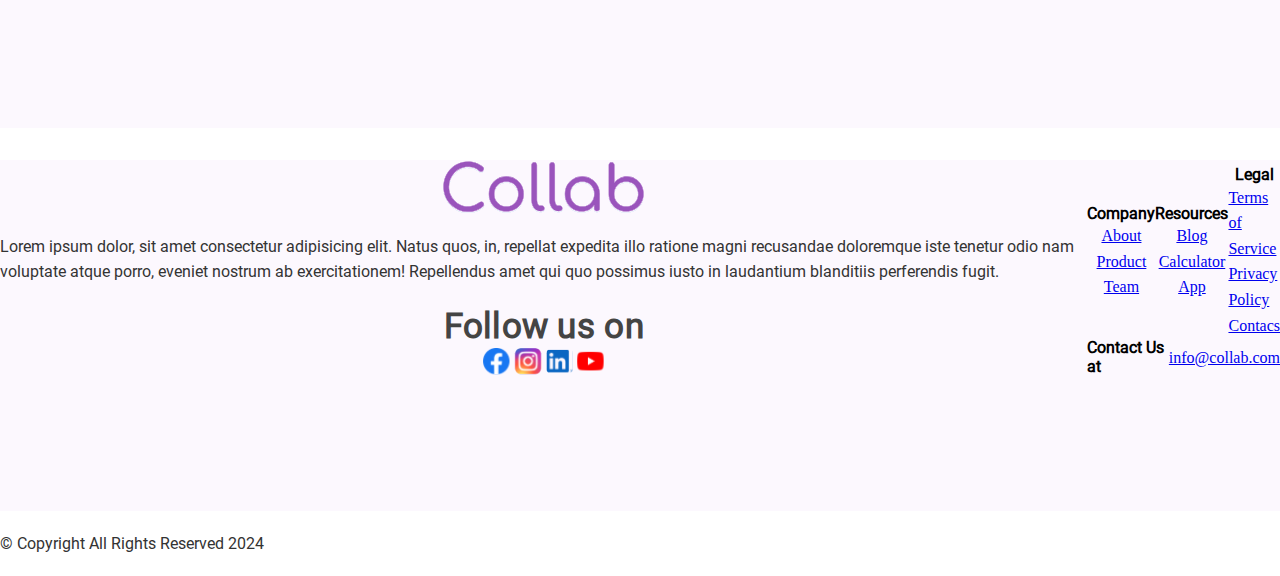
==== commit 773e8eee: "mapSection" ====
--- a/index.html
+++ b/index.html
@@ -11,7 +11,7 @@
 <meta name="msapplication-TileColor" content="#da532c">
 <meta name="theme-color" content="#ffffff">
     <link rel="stylesheet" href="style.css" />
-    <title>Collab App</title>
+    <title>Puslapis</title>
   </head>
   <body>
     <header>
@@ -21,7 +21,7 @@
           <span class="topLineSpan">Learn More</span>
         </p>
       </div>
-      <div id="navbar" class="headerContainer top">
+      <div class="headerContainer">
         <img
           src="./images/section1Images/Collab.svg"
           class="logo"
@@ -445,9 +445,12 @@
             <p>+370 6 967 6989</p>
           </div>
 
-          <div class="mapDesineZemelapis">
-            <img src="./images/section9Images/map.svg" alt="map" />
-          </div>
+          
+          <div class="map">
+            <iframe
+                src="https://www.google.com/maps/embed?pb=!1m18!1m12!1m3!1d23089.664548346386!2d25.240055924162064!3d54.69241379296069!2m3!1f0!2f0!3f0!3m2!1i1024!2i768!4f13.1!3m3!1m2!1s0x46dd940e56e63b0d%3A0x4f3f78651d5b103f!2sVilnius%2C%20Lithuania!5e0!3m2!1sen!2sus!4v1691744878950!5m2!1sen!2sus"
+                width="600" height="450" style="border:0;" allowfullscreen="" loading="lazy"></iframe>
+        </div>
         </div>
       </section>
 
--- a/style.css
+++ b/style.css
@@ -147,10 +147,6 @@
     display: flex;
     justify-content: center;
     align-items: center;
-}
-
-.headerContainer .top{
-    background: transparent;
 }
 
 
@@ -416,12 +412,10 @@
 
 
 .projectsDoneCardContainer{
-    margin: 50px 200px 0 200px;
+    margin: 50px 450px 0 450px;
     justify-content: space-between;
     background-color: #fff;
     padding-bottom: 25px;
-    text-align: center;
-    gap: 50px;
 }
 
 .card {
@@ -465,8 +459,8 @@
     font-weight: 500;
     font-size: 16px;
     text-align: center;
+    color: var(--grey);
     margin-top: 18px;
-    color: var(--grey);
     color: var(--muted-gray);
   
 
@@ -505,9 +499,8 @@
 }
 
 .threeBigCardContainer{
-    gap: 40px;
-    margin: 0px 30% 0 30%;
-    padding: 50px;
+    gap: 60px;
+    margin: 0px 800px 0 800px;
 
 }
 
@@ -517,8 +510,6 @@
     border: 0.5px solid var(--muted-gray);
     flex-direction: column;
     padding: 20px 30px;
-    /* padding-bottom: 300px; */
-    /* padding-top: 300px; */
     gap: 3.2rem;
     border-radius: 7px;
 
@@ -568,14 +559,13 @@
 ul{
     line-height: 30px;
     margin: 25px 20px 0 20px;
-    padding-bottom: 25px;
 
 }
 
 
 .cardThree ul p {
-    margin-top: 20px;
-    font-size: 12px;
+    margin-top: 45px;
+    font-size: 14px;
     line-height: 1.5;
     color: #1e4f39;
     font-weight: 400;
@@ -591,7 +581,7 @@
 
 li {
 padding: 0 0 0 10px;
-font-size: 12px;
+font-size: 18px;
 color: var(--muted-gray);
 
 }
@@ -857,10 +847,16 @@
 }
 
 
-.mapDesineZemelapis img{
-    height: 500px;
-
-}
+.map {
+    flex: 1;
+}
+
+.map iframe {
+    width: 100%;
+    height: 450px;
+    border: 0;
+    border-radius: 0px;
+    
 
 /* Footer Menu */
 
@@ -953,12 +949,11 @@
     padding: 1px 0 1px 0;
 }
 
-footer p{
+footer p {
     text-align: center;
     justify-content: center;
     align-items: center;
     color: #fff;
     font-weight: 600;
     font-size: 16px;
-
 }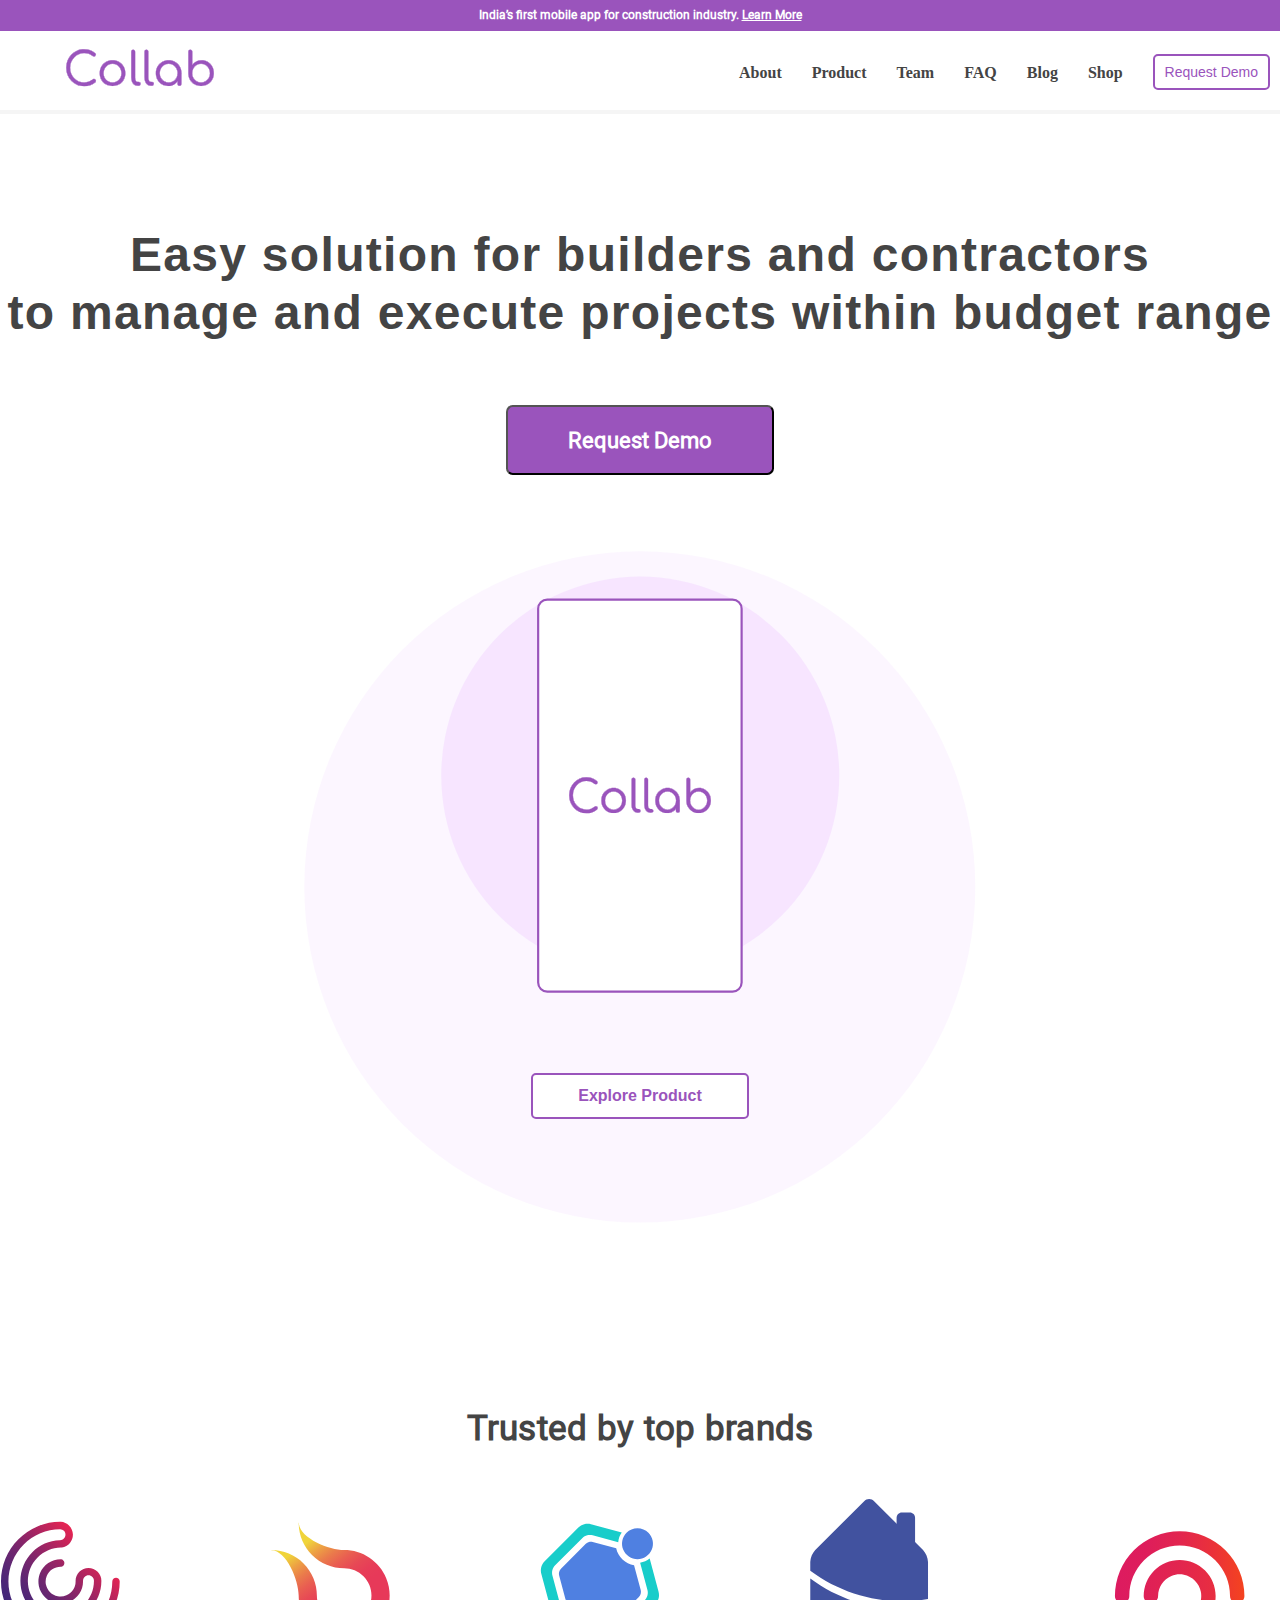
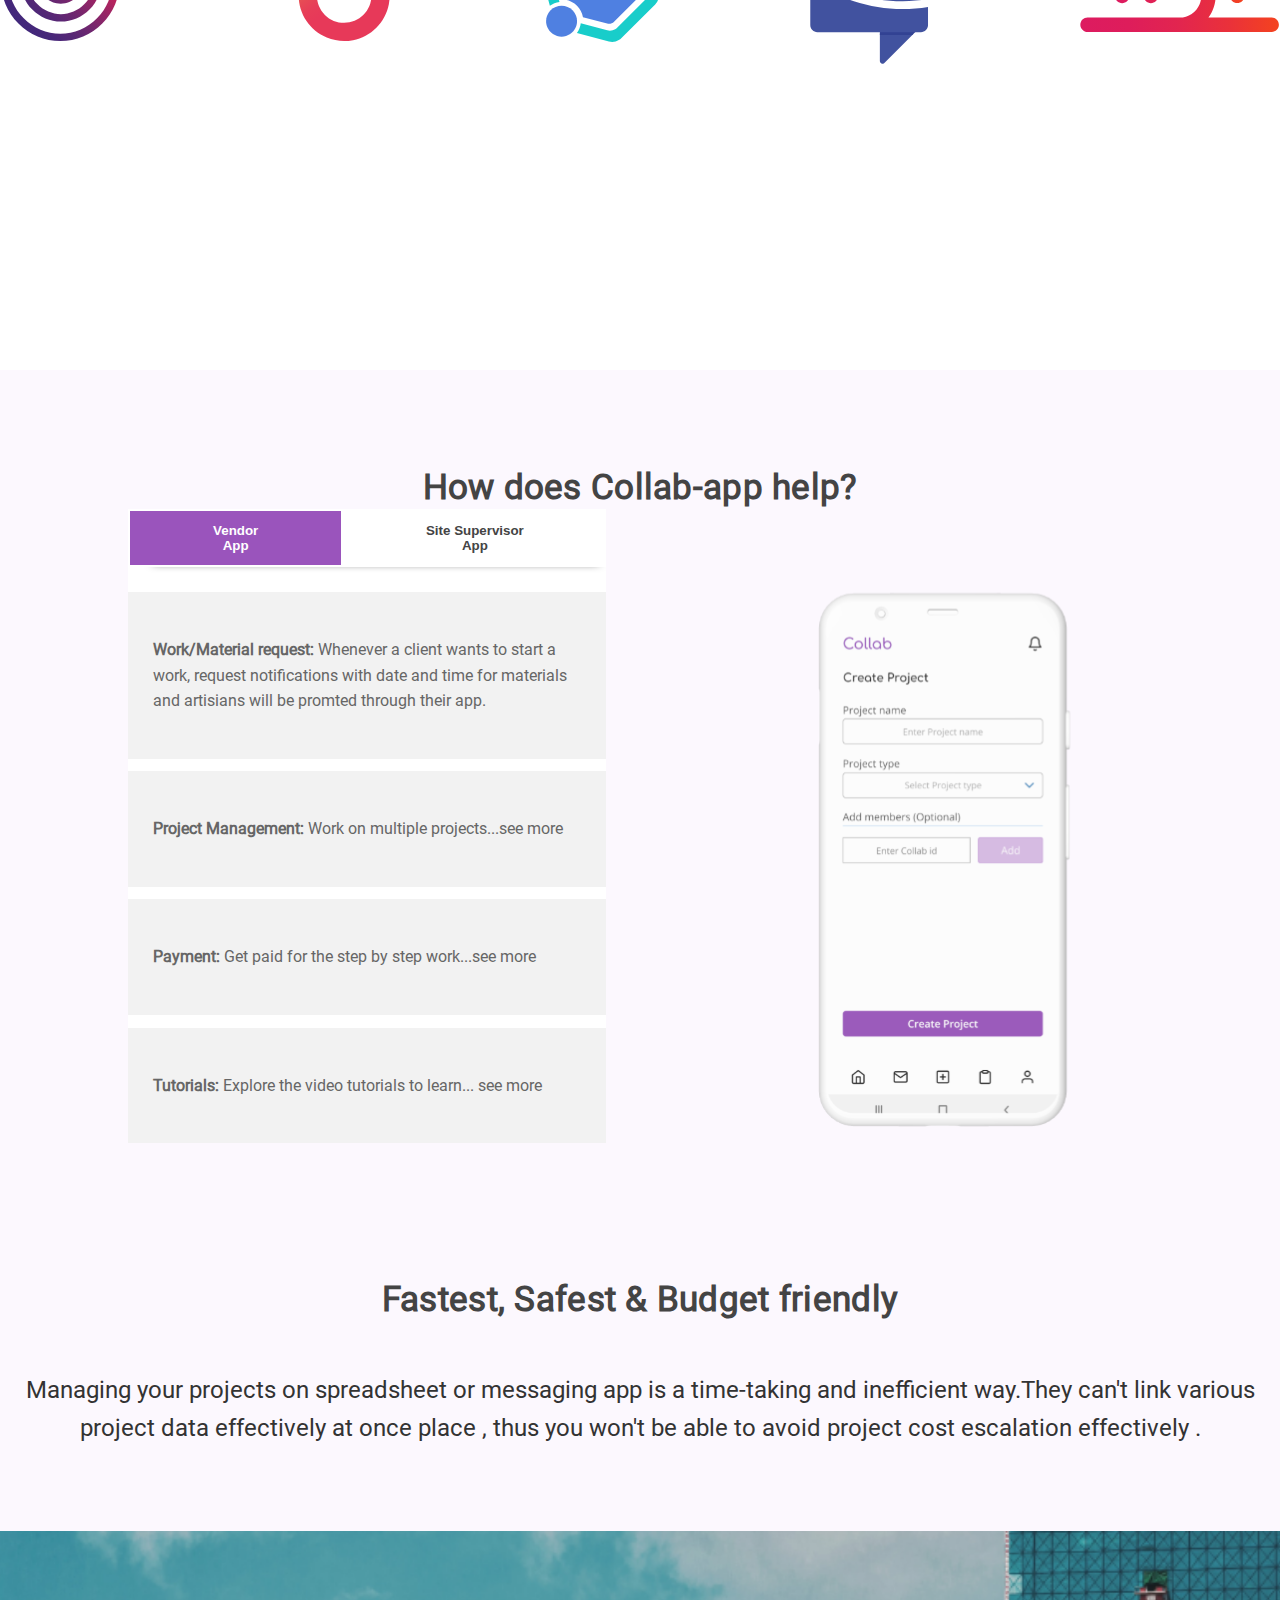
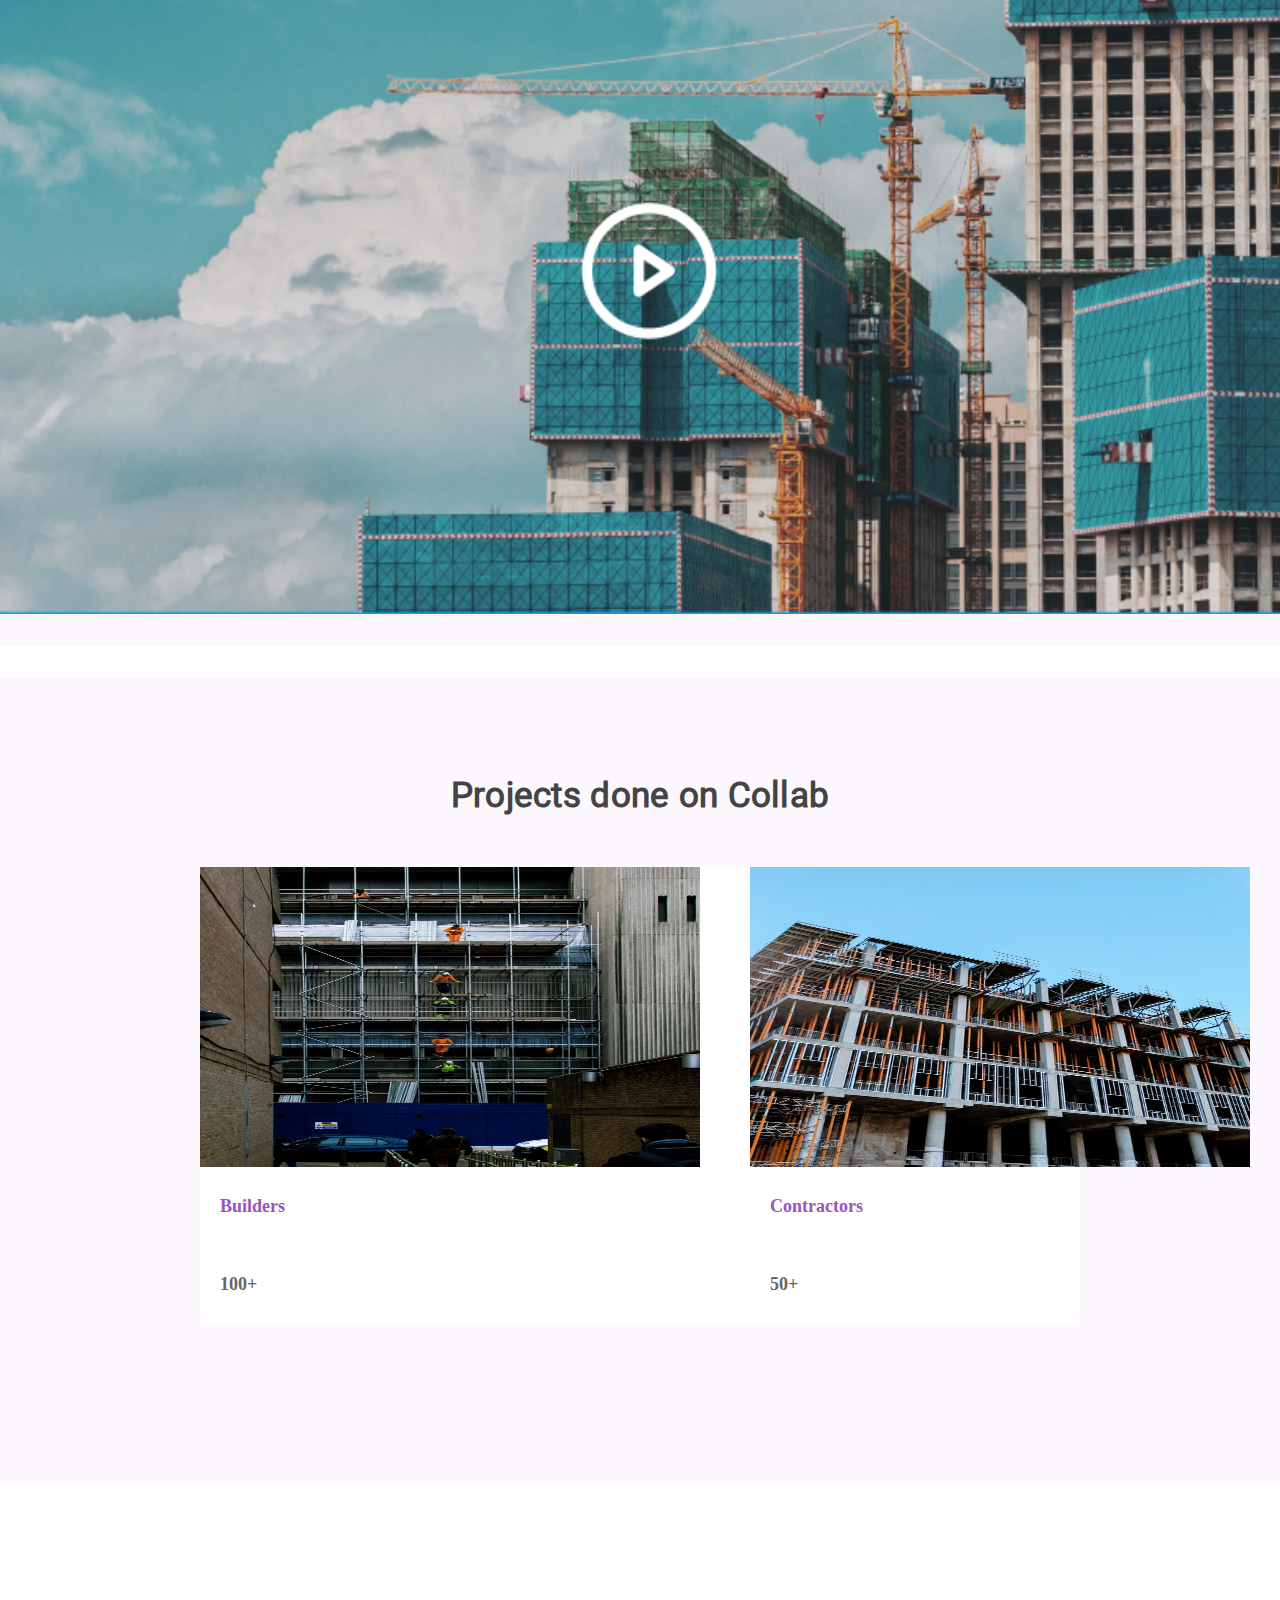
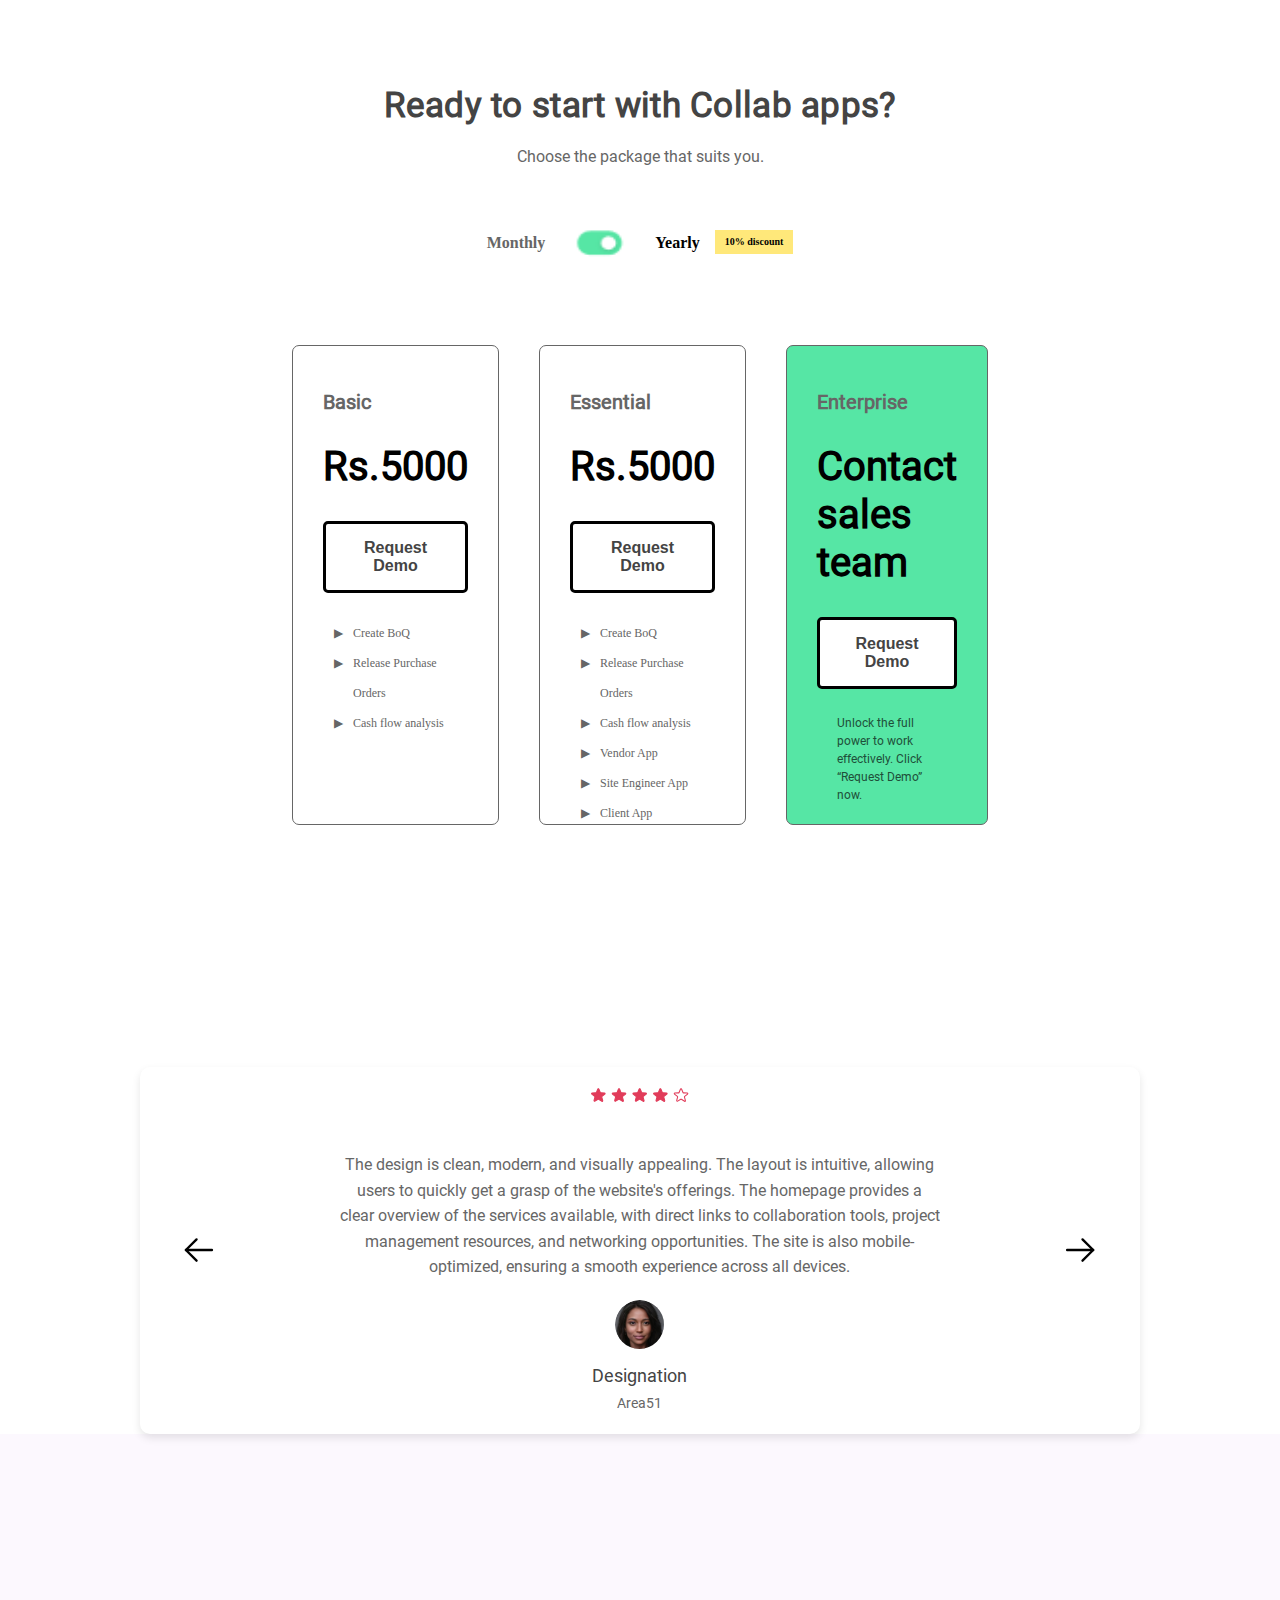
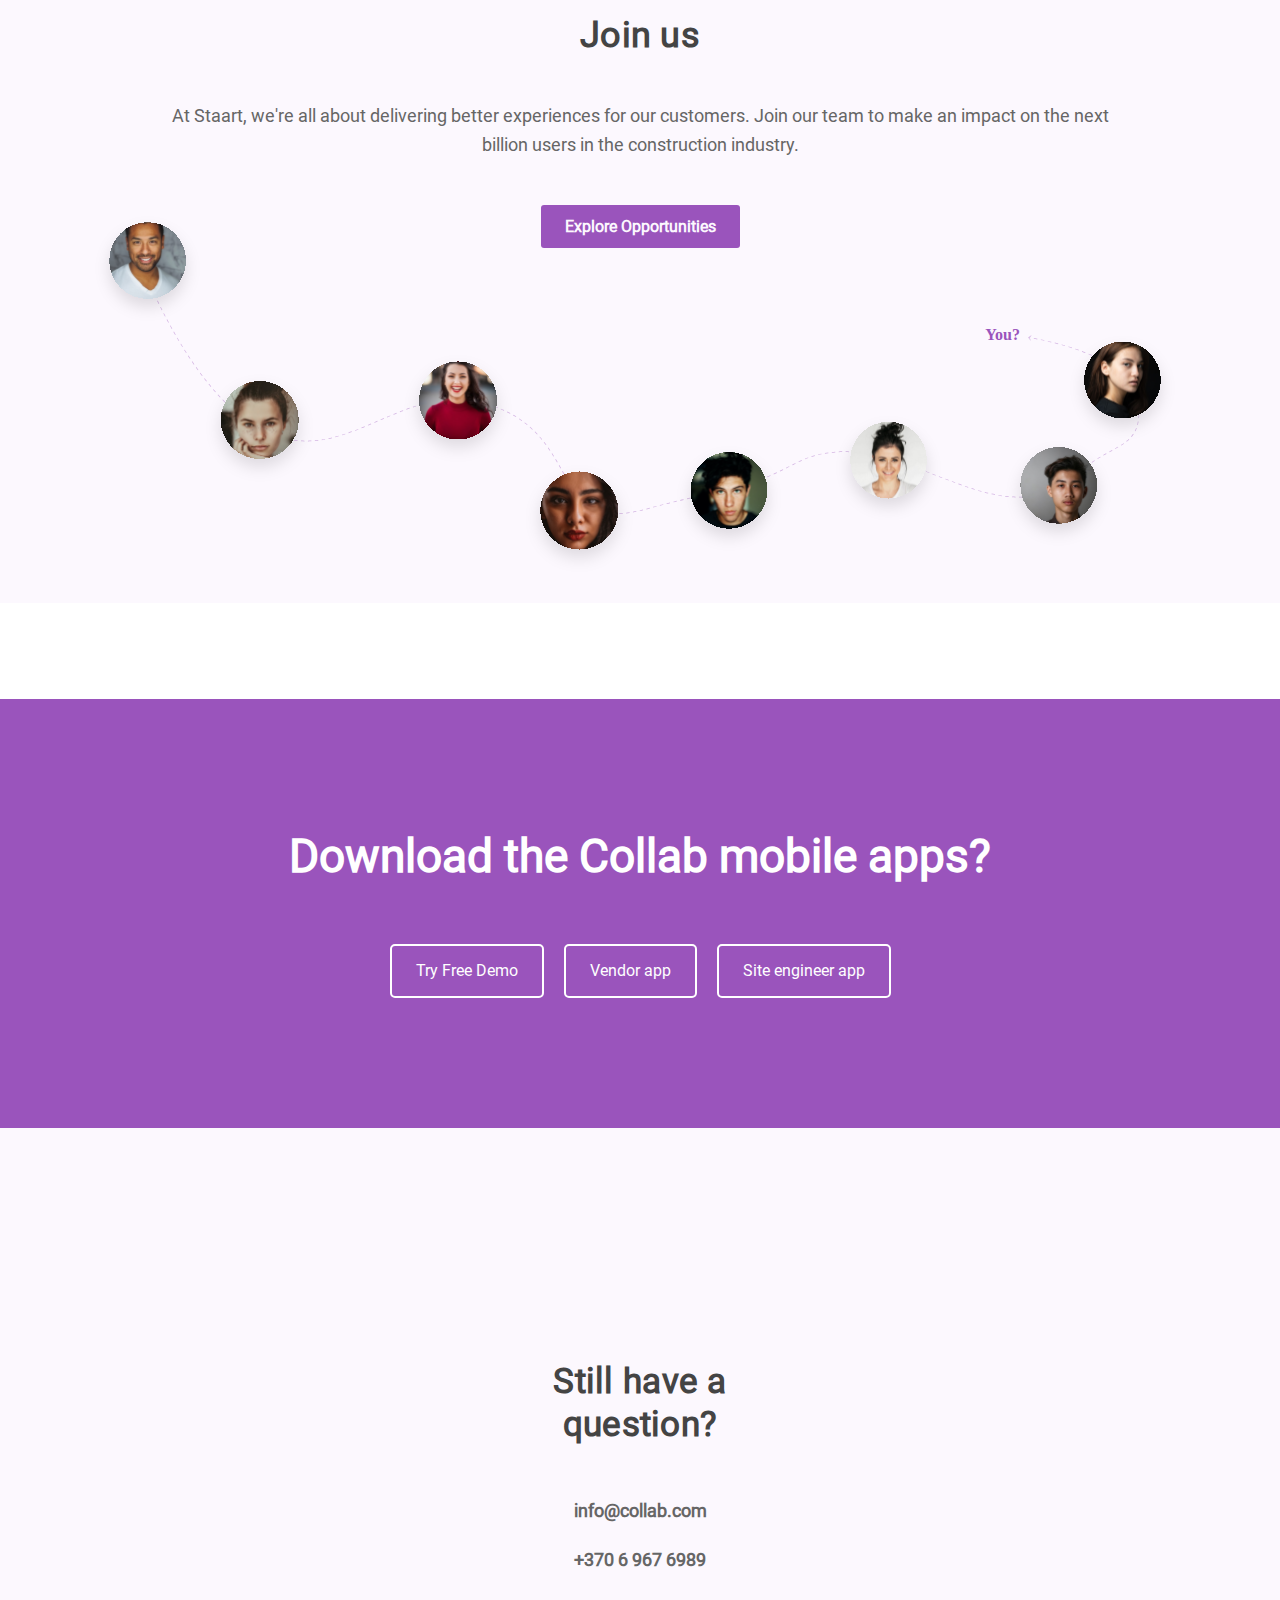
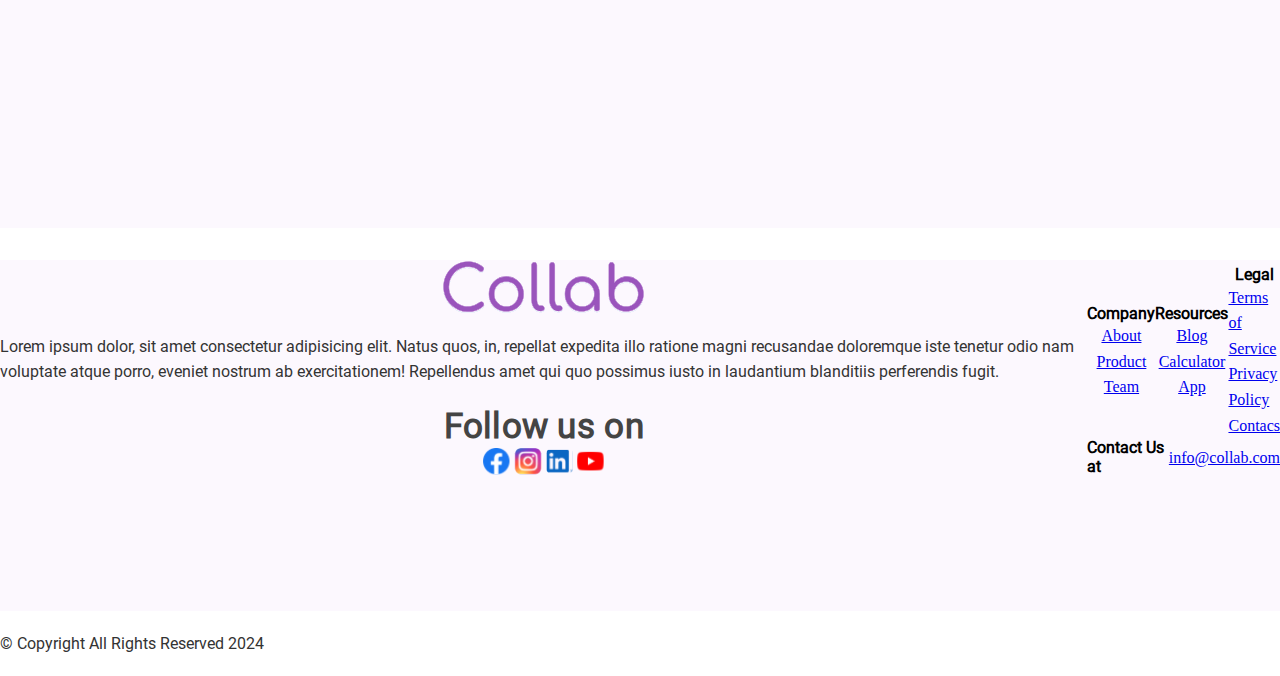
==== commit 66b80c9c: "Merge branch 'main' of https://github.com/DeAngelo777/Collab-svetaine" ====
--- a/index.html
+++ b/index.html
@@ -11,7 +11,7 @@
 <meta name="msapplication-TileColor" content="#da532c">
 <meta name="theme-color" content="#ffffff">
     <link rel="stylesheet" href="style.css" />
-    <title>Puslapis</title>
+    <title>Collab App</title>
   </head>
   <body>
     <header>
@@ -21,7 +21,7 @@
           <span class="topLineSpan">Learn More</span>
         </p>
       </div>
-      <div class="headerContainer">
+      <div id="navbar" class="headerContainer top">
         <img
           src="./images/section1Images/Collab.svg"
           class="logo"
--- a/style.css
+++ b/style.css
@@ -147,6 +147,10 @@
     display: flex;
     justify-content: center;
     align-items: center;
+}
+
+.headerContainer .top{
+    background: transparent;
 }
 
 
@@ -412,10 +416,12 @@
 
 
 .projectsDoneCardContainer{
-    margin: 50px 450px 0 450px;
+    margin: 50px 200px 0 200px;
     justify-content: space-between;
     background-color: #fff;
     padding-bottom: 25px;
+    text-align: center;
+    gap: 50px;
 }
 
 .card {
@@ -459,8 +465,8 @@
     font-weight: 500;
     font-size: 16px;
     text-align: center;
+    margin-top: 18px;
     color: var(--grey);
-    margin-top: 18px;
     color: var(--muted-gray);
   
 
@@ -499,8 +505,9 @@
 }
 
 .threeBigCardContainer{
-    gap: 60px;
-    margin: 0px 800px 0 800px;
+    gap: 40px;
+    margin: 0px 30% 0 30%;
+    padding: 50px;
 
 }
 
@@ -510,6 +517,8 @@
     border: 0.5px solid var(--muted-gray);
     flex-direction: column;
     padding: 20px 30px;
+    /* padding-bottom: 300px; */
+    /* padding-top: 300px; */
     gap: 3.2rem;
     border-radius: 7px;
 
@@ -559,13 +568,14 @@
 ul{
     line-height: 30px;
     margin: 25px 20px 0 20px;
+    padding-bottom: 25px;
 
 }
 
 
 .cardThree ul p {
-    margin-top: 45px;
-    font-size: 14px;
+    margin-top: 20px;
+    font-size: 12px;
     line-height: 1.5;
     color: #1e4f39;
     font-weight: 400;
@@ -581,7 +591,7 @@
 
 li {
 padding: 0 0 0 10px;
-font-size: 18px;
+font-size: 12px;
 color: var(--muted-gray);
 
 }
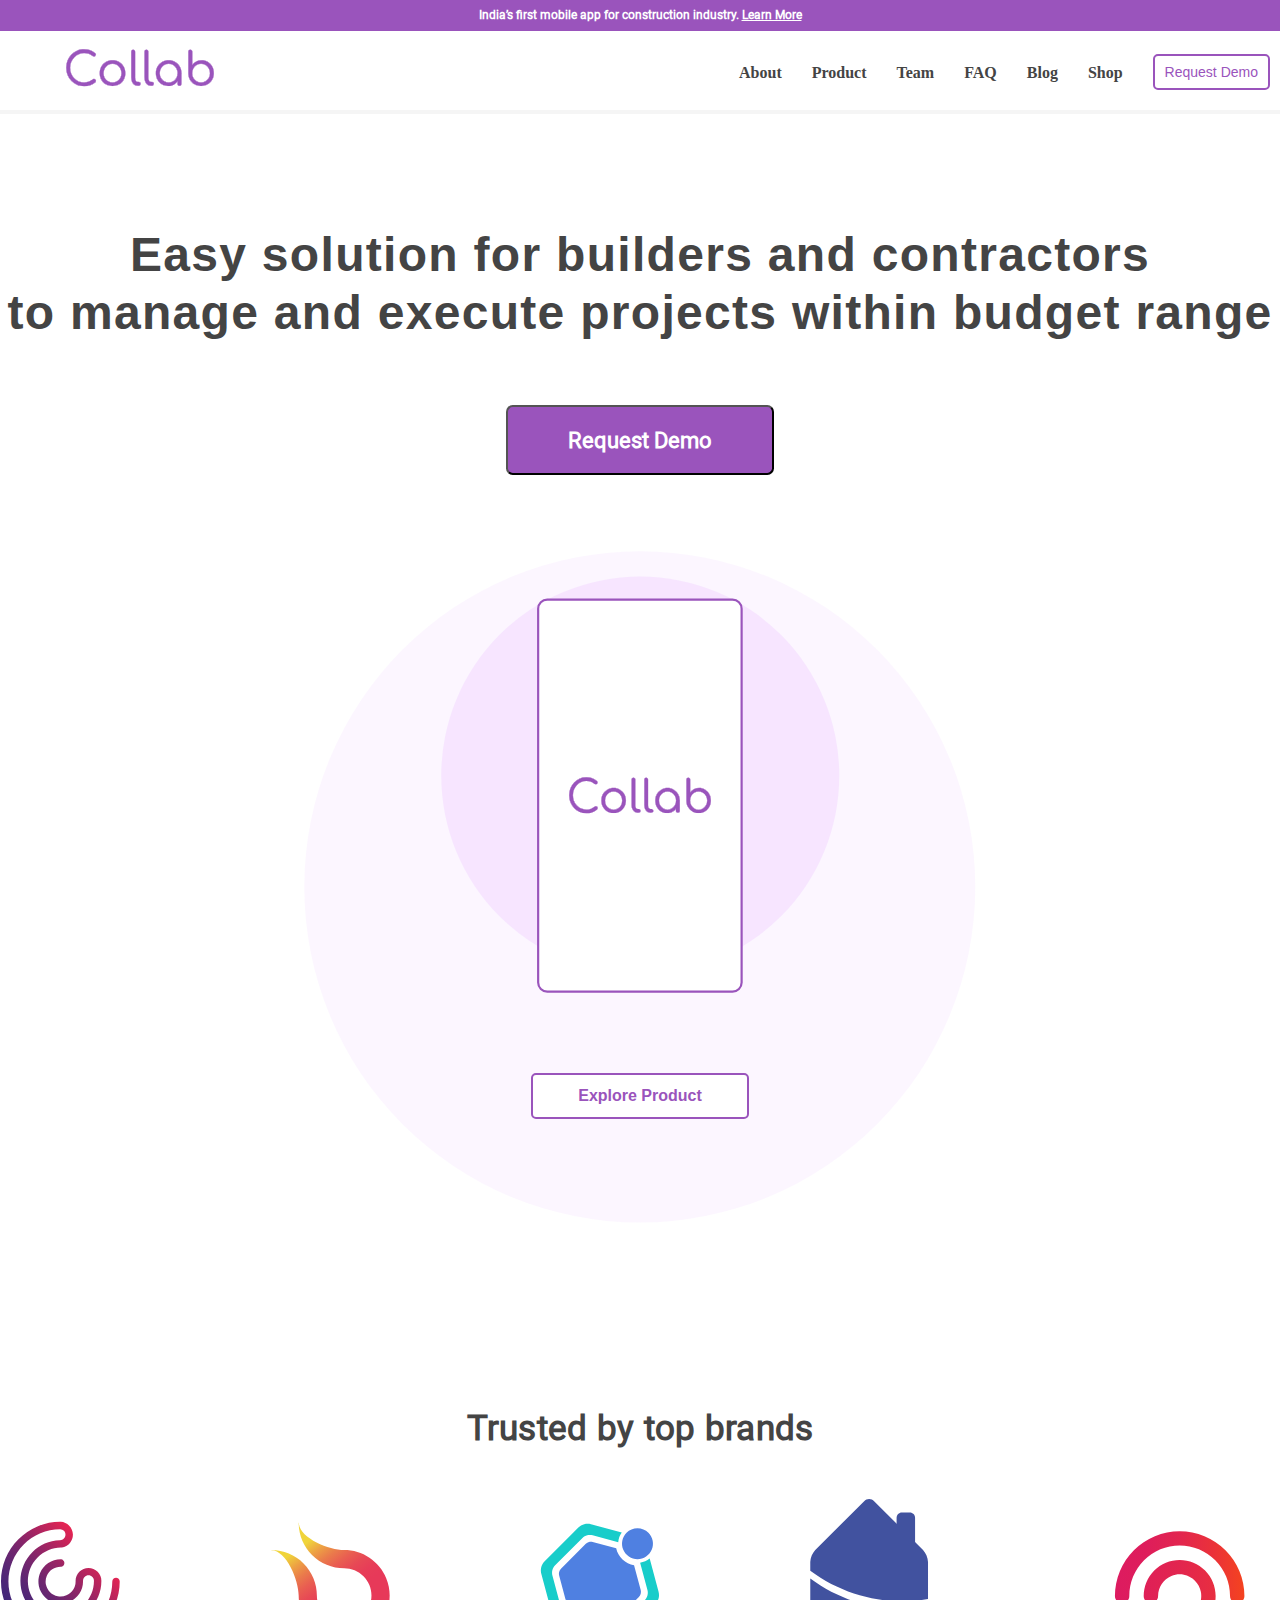
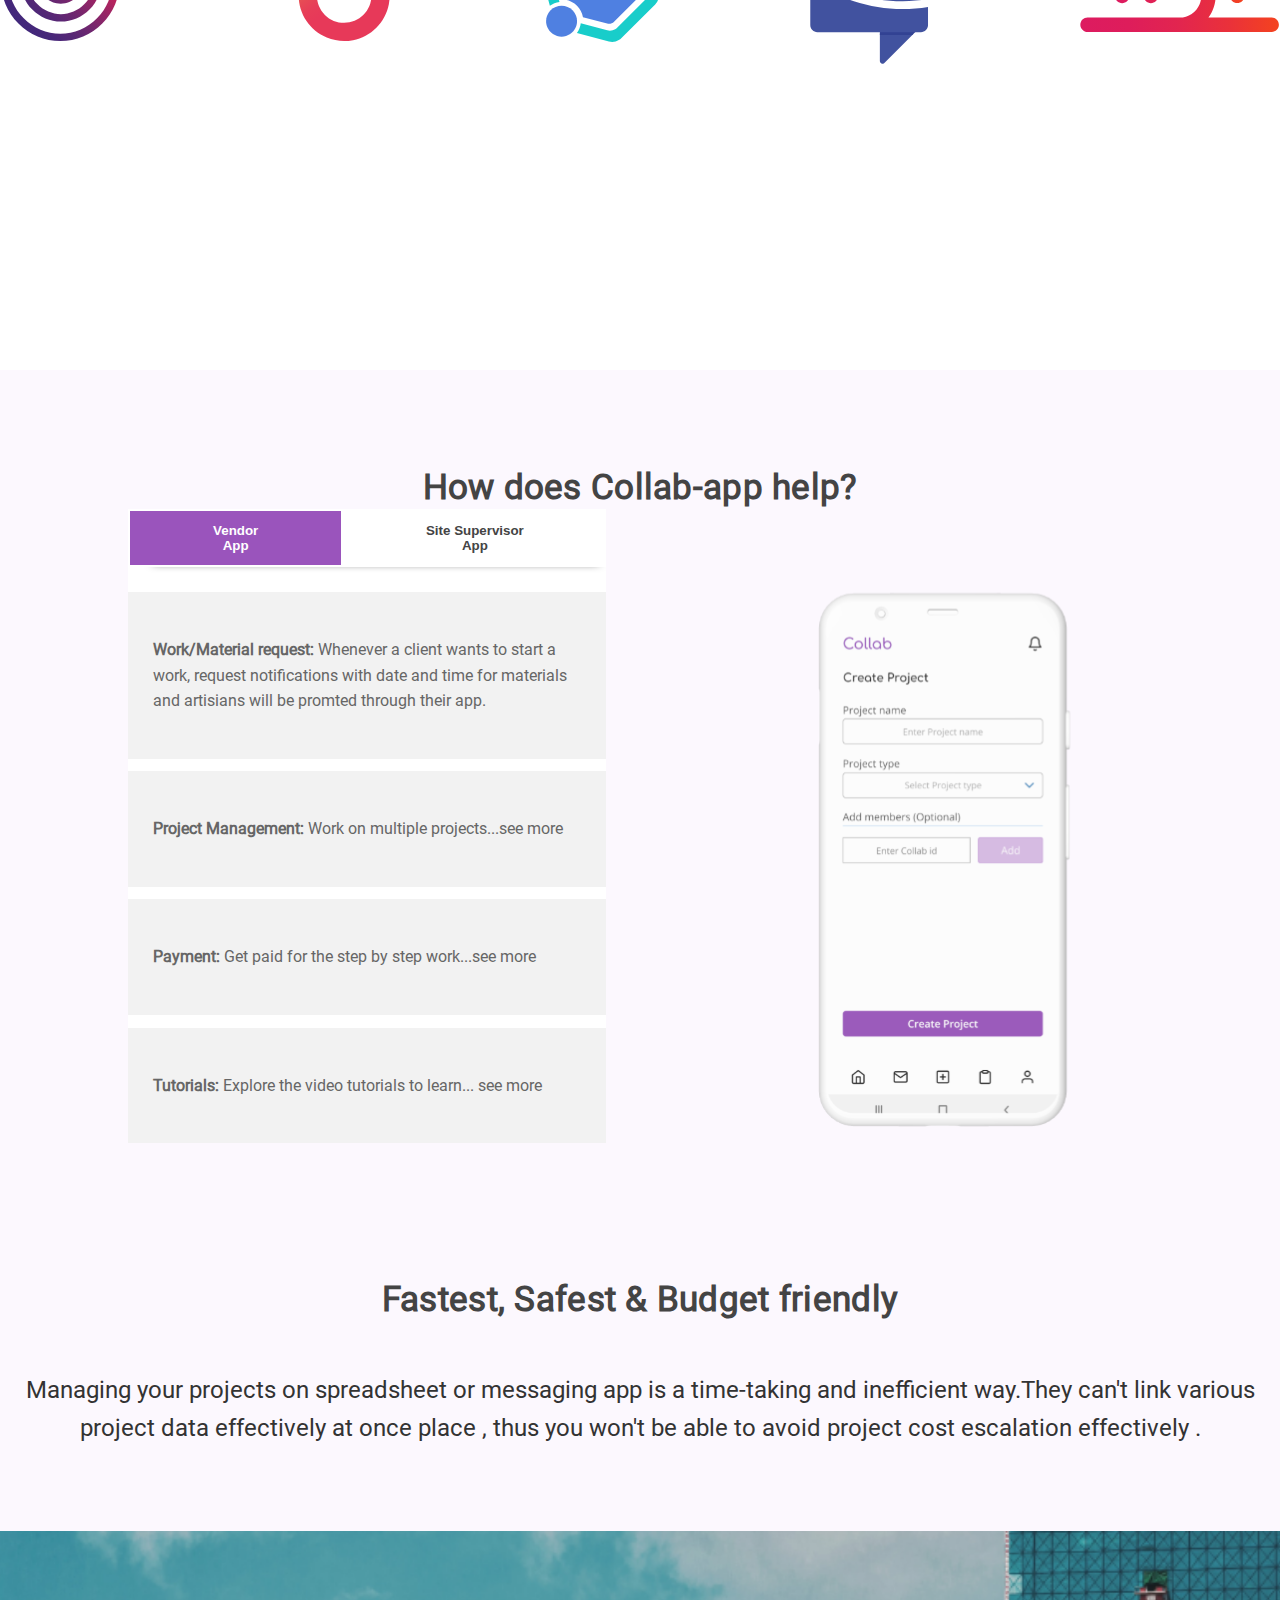
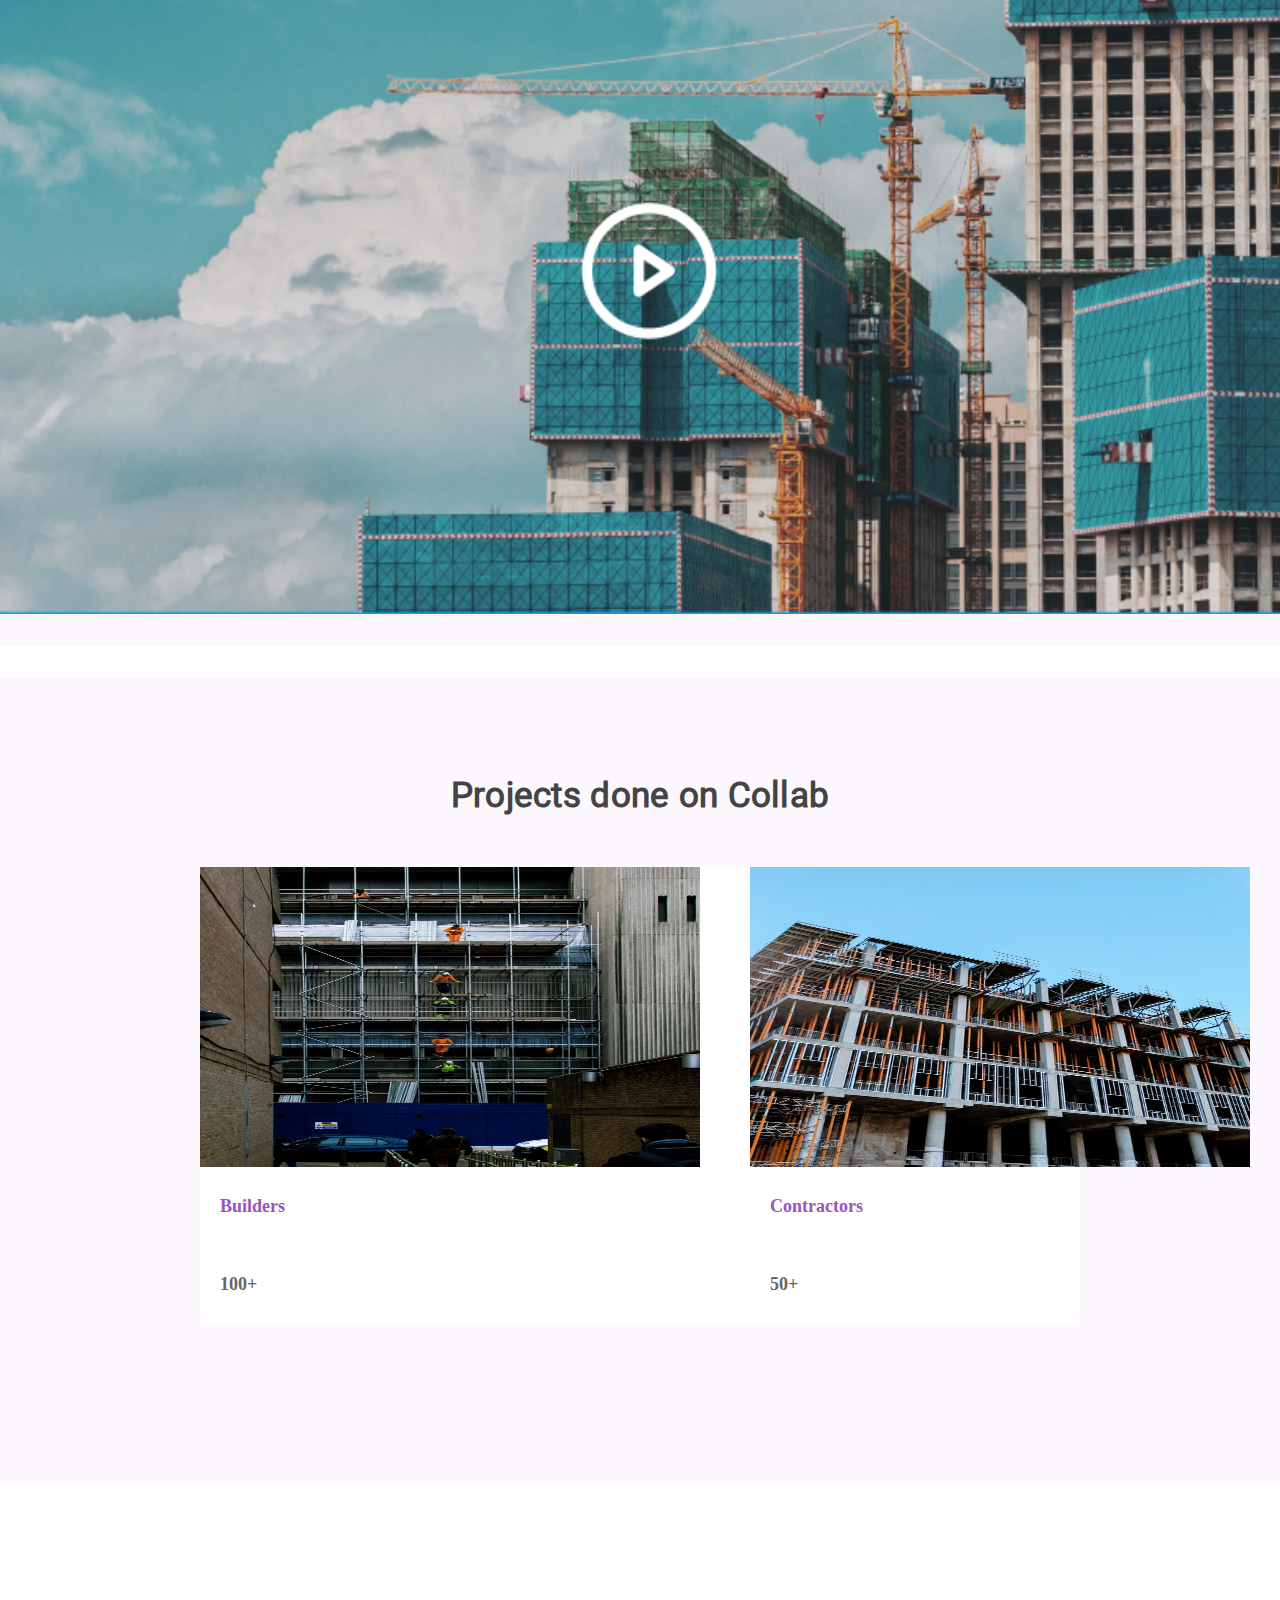
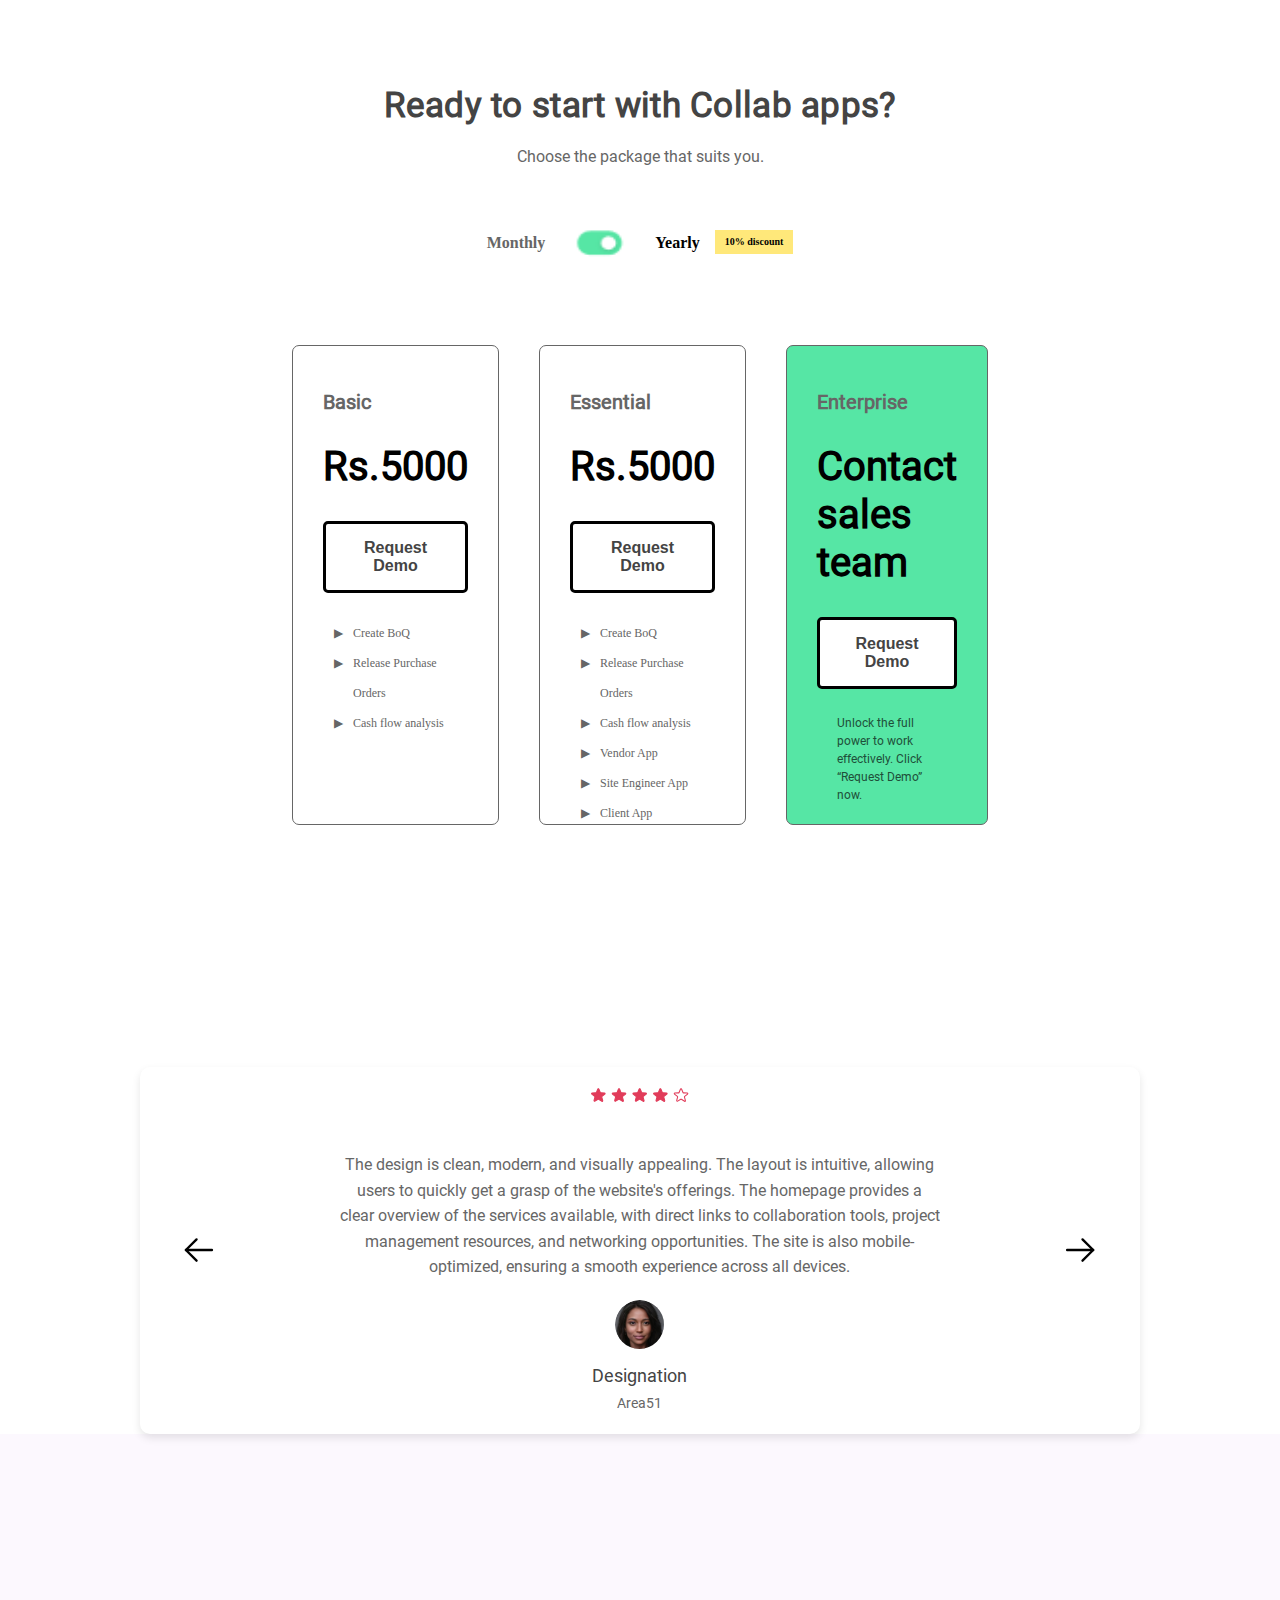
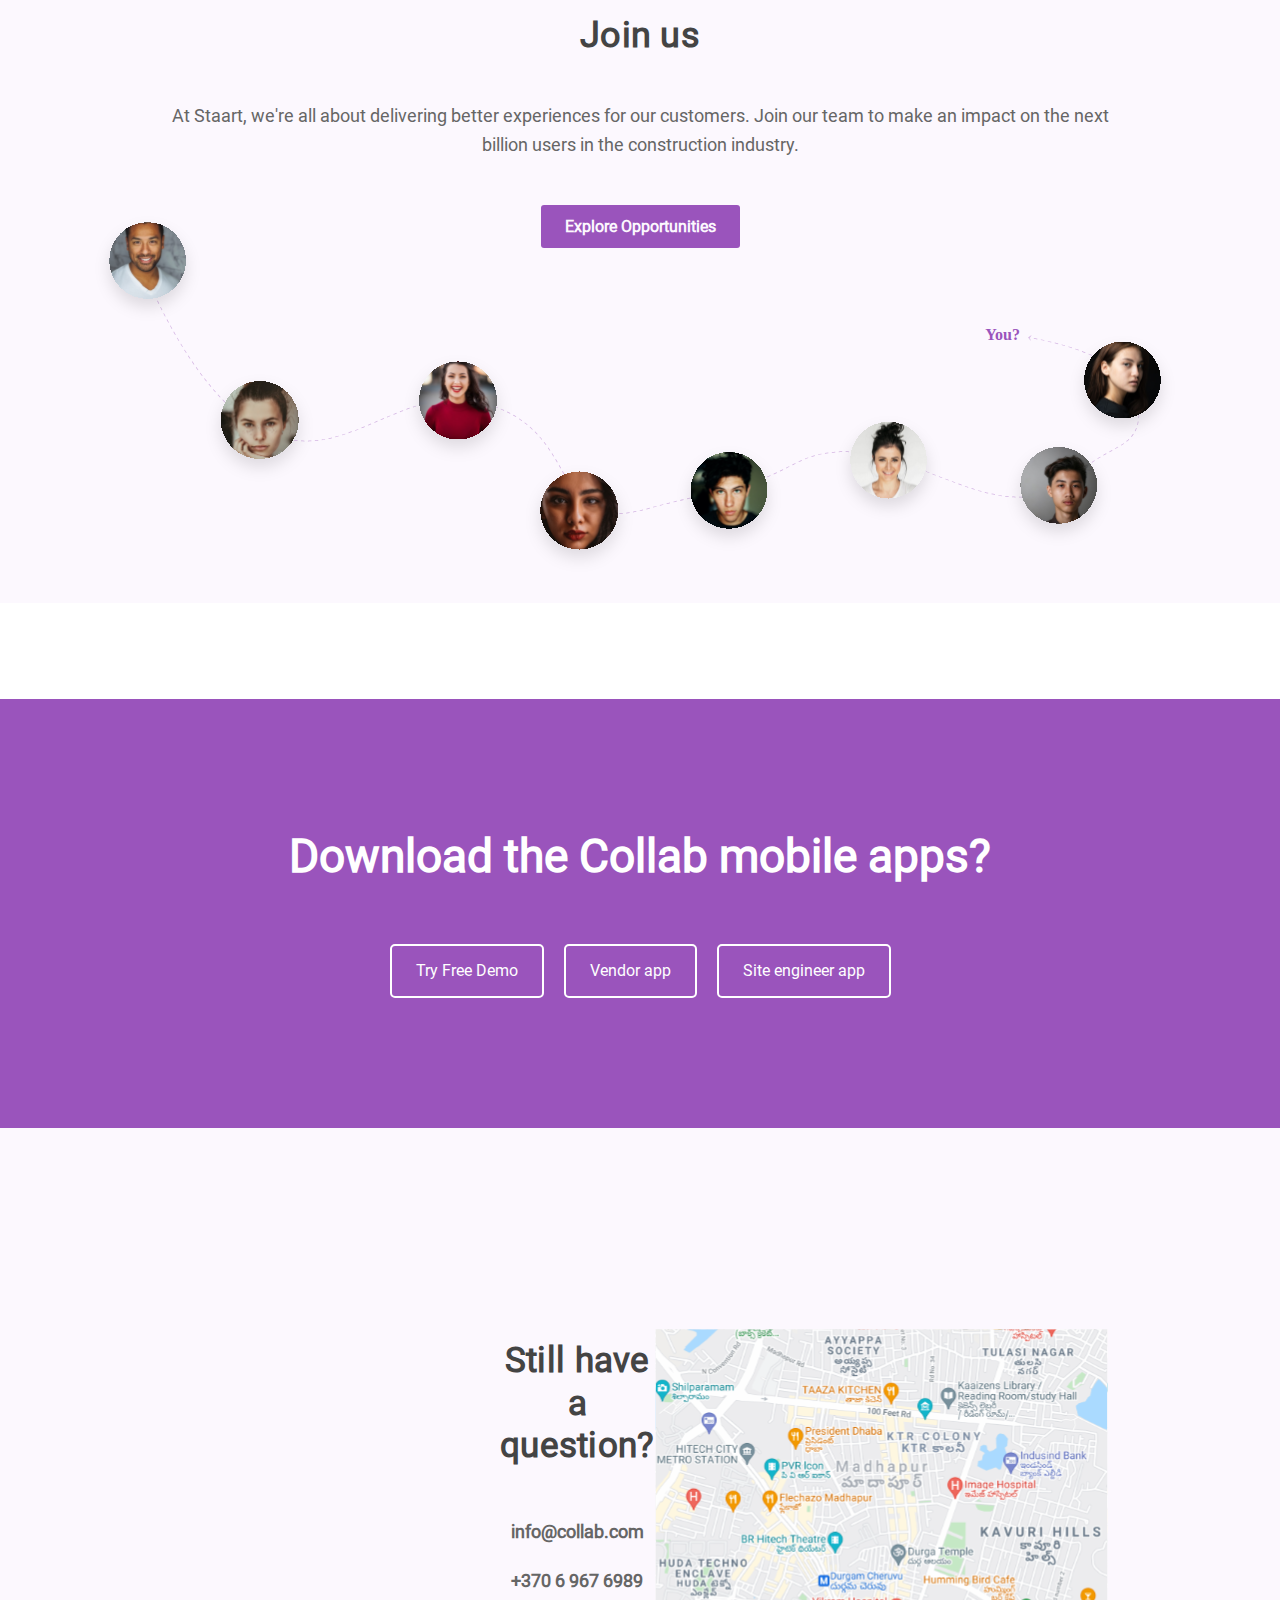
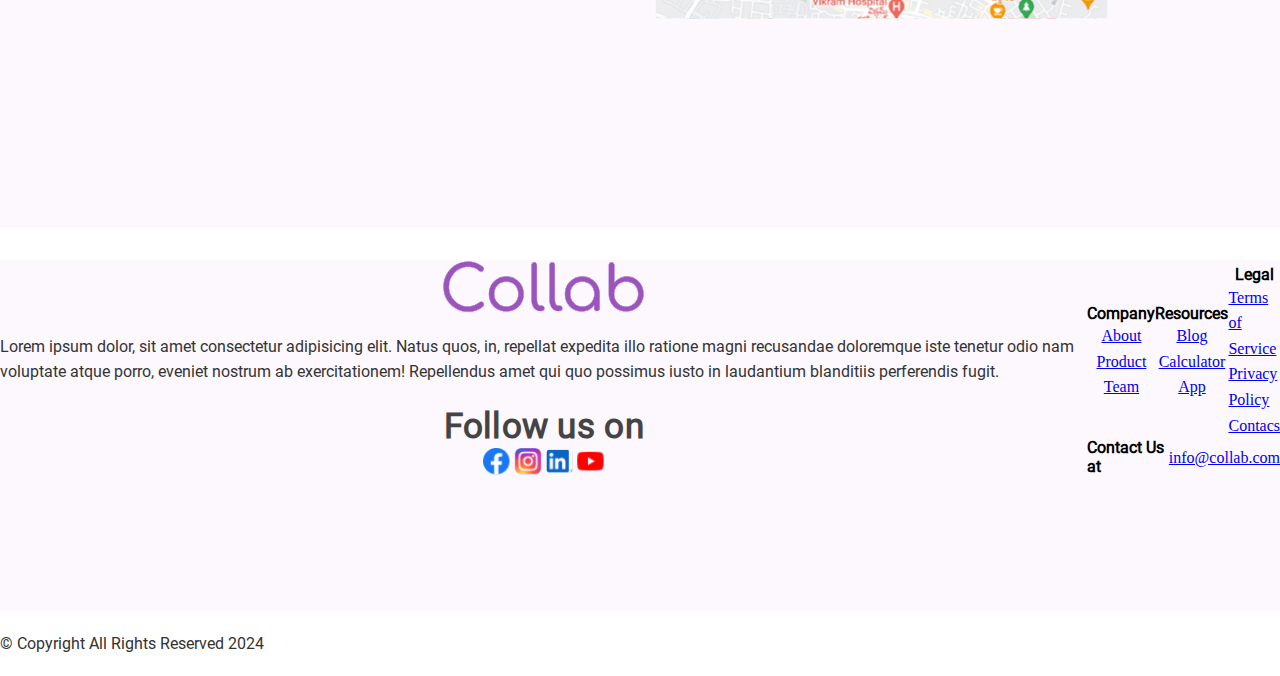
==== commit 6b7743c0: "up" ====
--- a/index.html
+++ b/index.html
@@ -445,12 +445,9 @@
             <p>+370 6 967 6989</p>
           </div>
 
-          
-          <div class="map">
-            <iframe
-                src="https://www.google.com/maps/embed?pb=!1m18!1m12!1m3!1d23089.664548346386!2d25.240055924162064!3d54.69241379296069!2m3!1f0!2f0!3f0!3m2!1i1024!2i768!4f13.1!3m3!1m2!1s0x46dd940e56e63b0d%3A0x4f3f78651d5b103f!2sVilnius%2C%20Lithuania!5e0!3m2!1sen!2sus!4v1691744878950!5m2!1sen!2sus"
-                width="600" height="450" style="border:0;" allowfullscreen="" loading="lazy"></iframe>
-        </div>
+          <div class="mapDesineZemelapis">
+            <img src="./images/section9Images/map.svg" alt="map" />
+          </div>
         </div>
       </section>
 
@@ -473,22 +470,26 @@
             </p>
             <h2 class="trustedHeading">Follow us on</h3>
             <div class="social">
-              <img
-                src="./images/section10Images/Facebook Icon undefined.svg"
+            
+              <a href="#">
+                <img src="./images/section10Images/Facebook Icon undefined.svg"
                 alt=""
-              />
+              /></a>
+              <a href="#">
               <img
                 src="./images/section10Images/Instagram Icon undefined.svg"
                 alt=""
-              />
+              /></a>
+              <a href="#">
               <img
                 src="./images/section10Images/LinkedIn Icon undefined.svg"
                 alt=""
-              />
+              /></a>
+              <a href="#">
               <img
                 src="./images/section10Images/YouTube Icon undefined.svg"
                 alt=""
-              />
+              /></a>
             </div>
           </div>
 
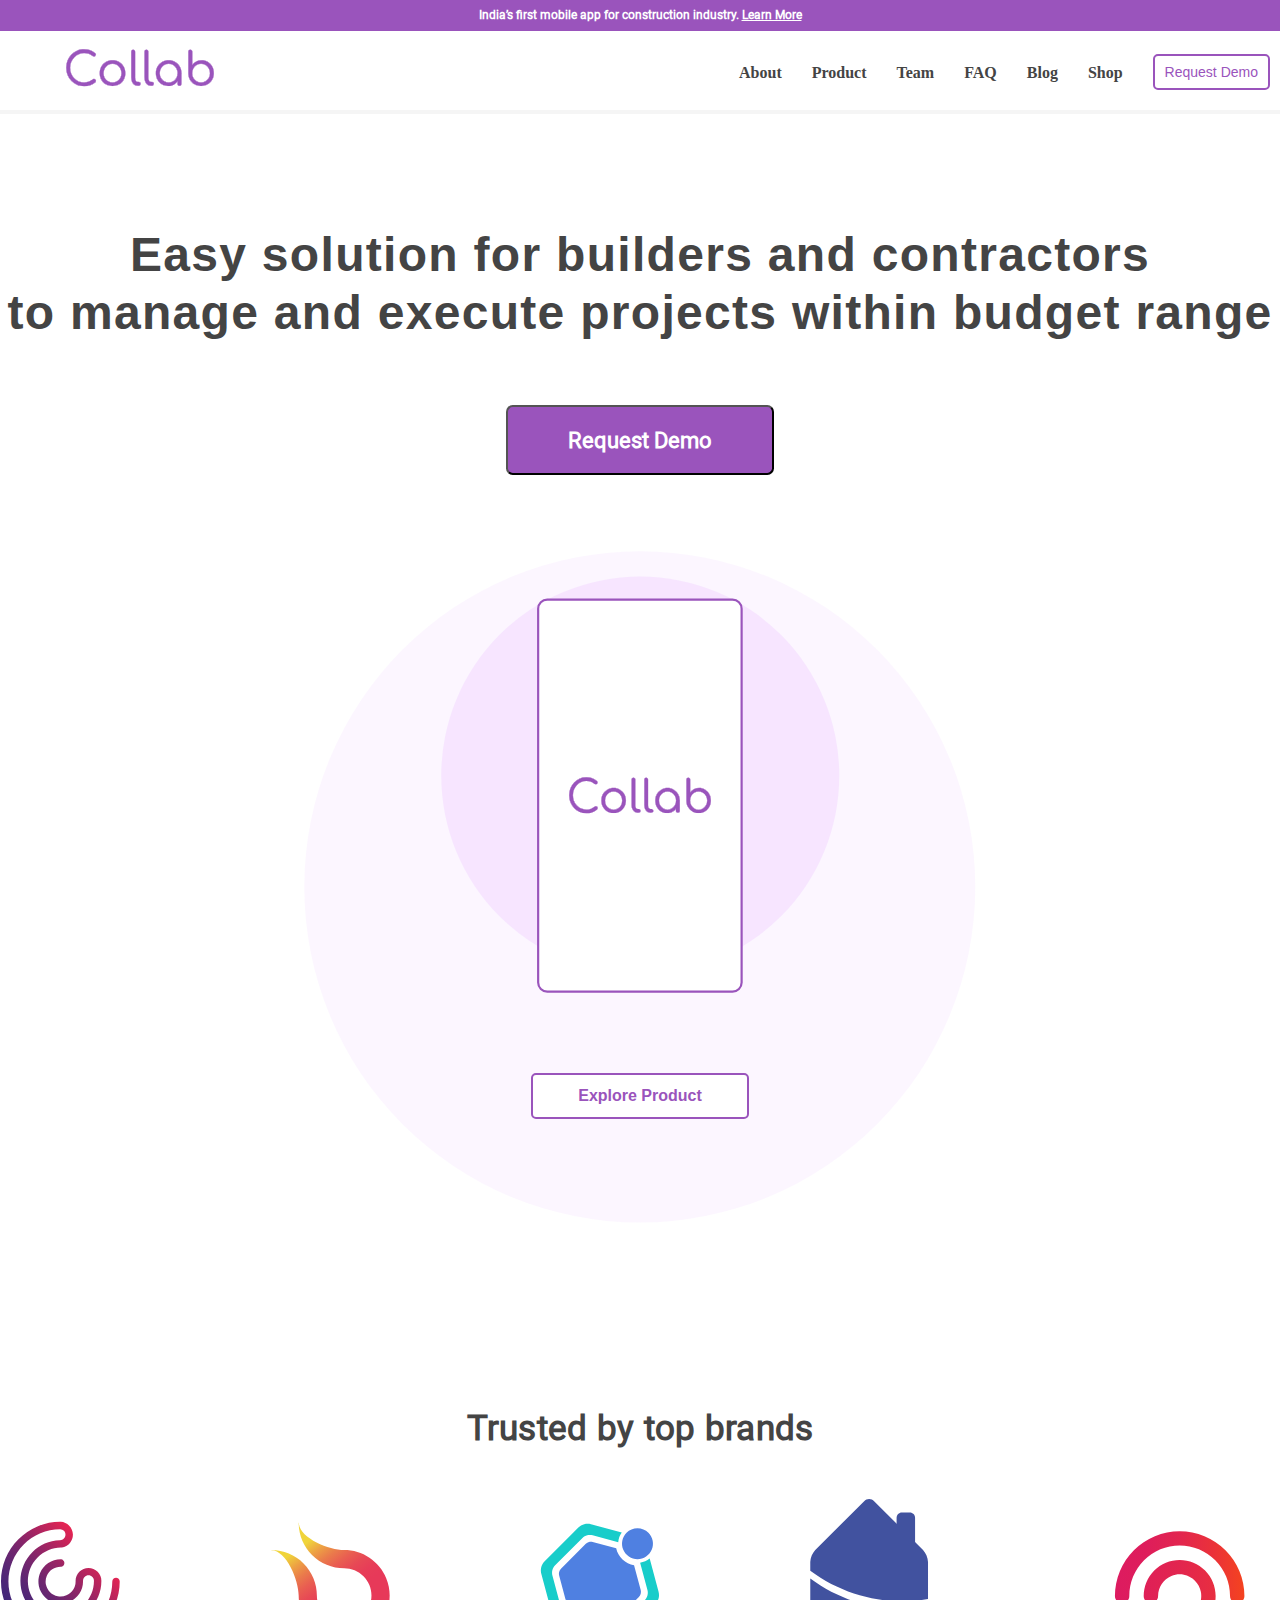
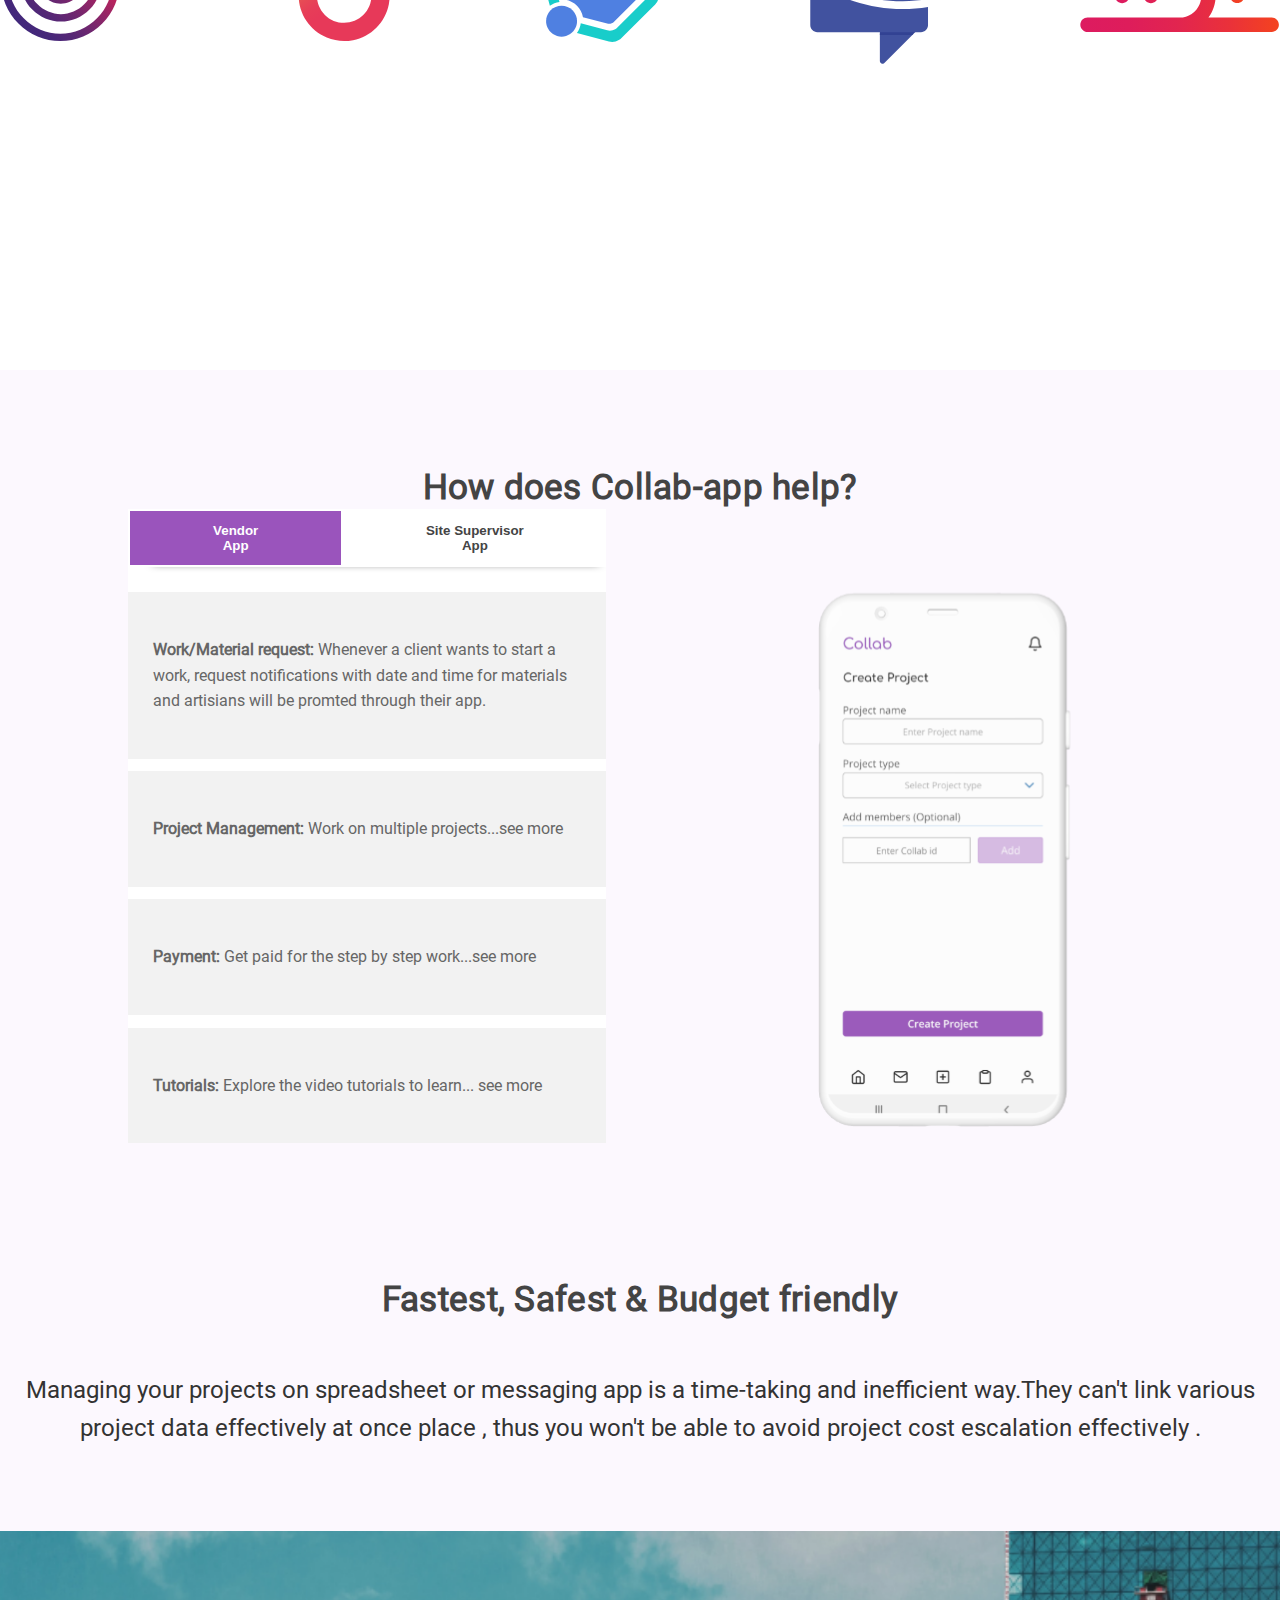
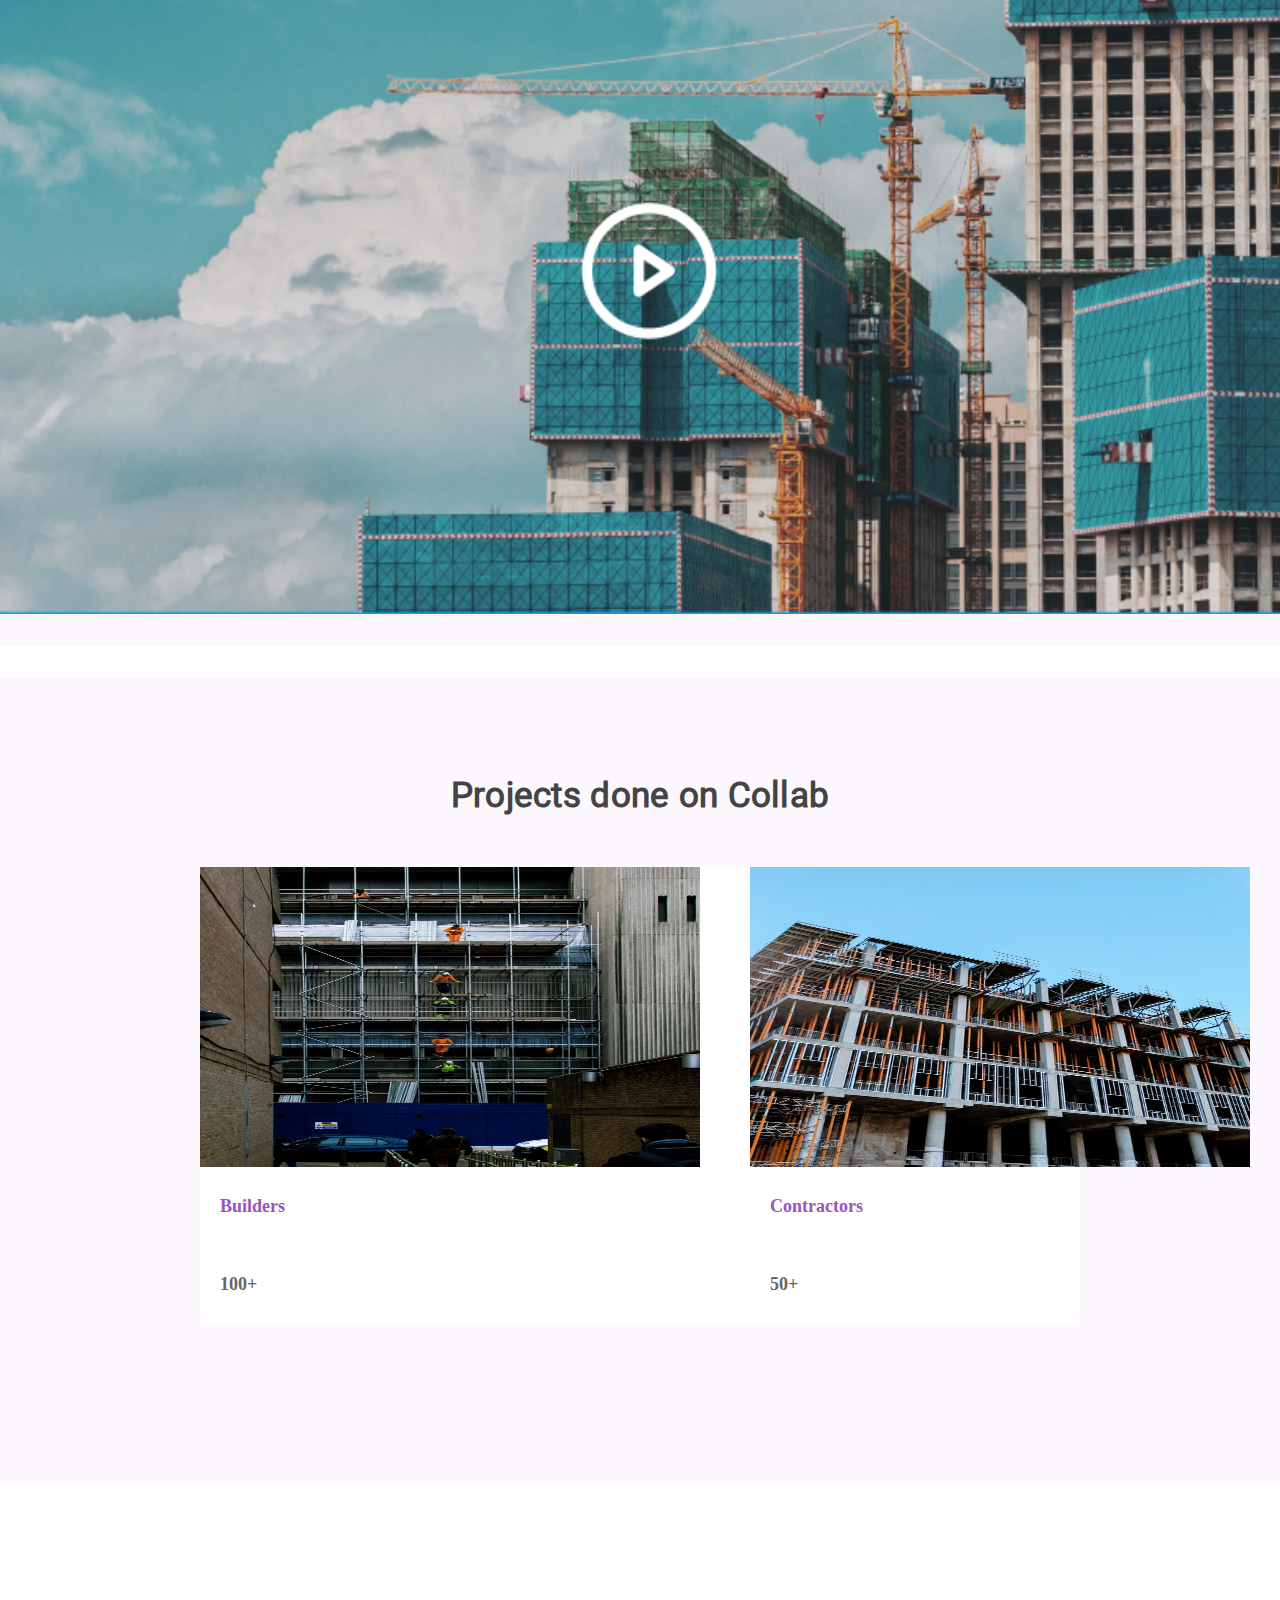
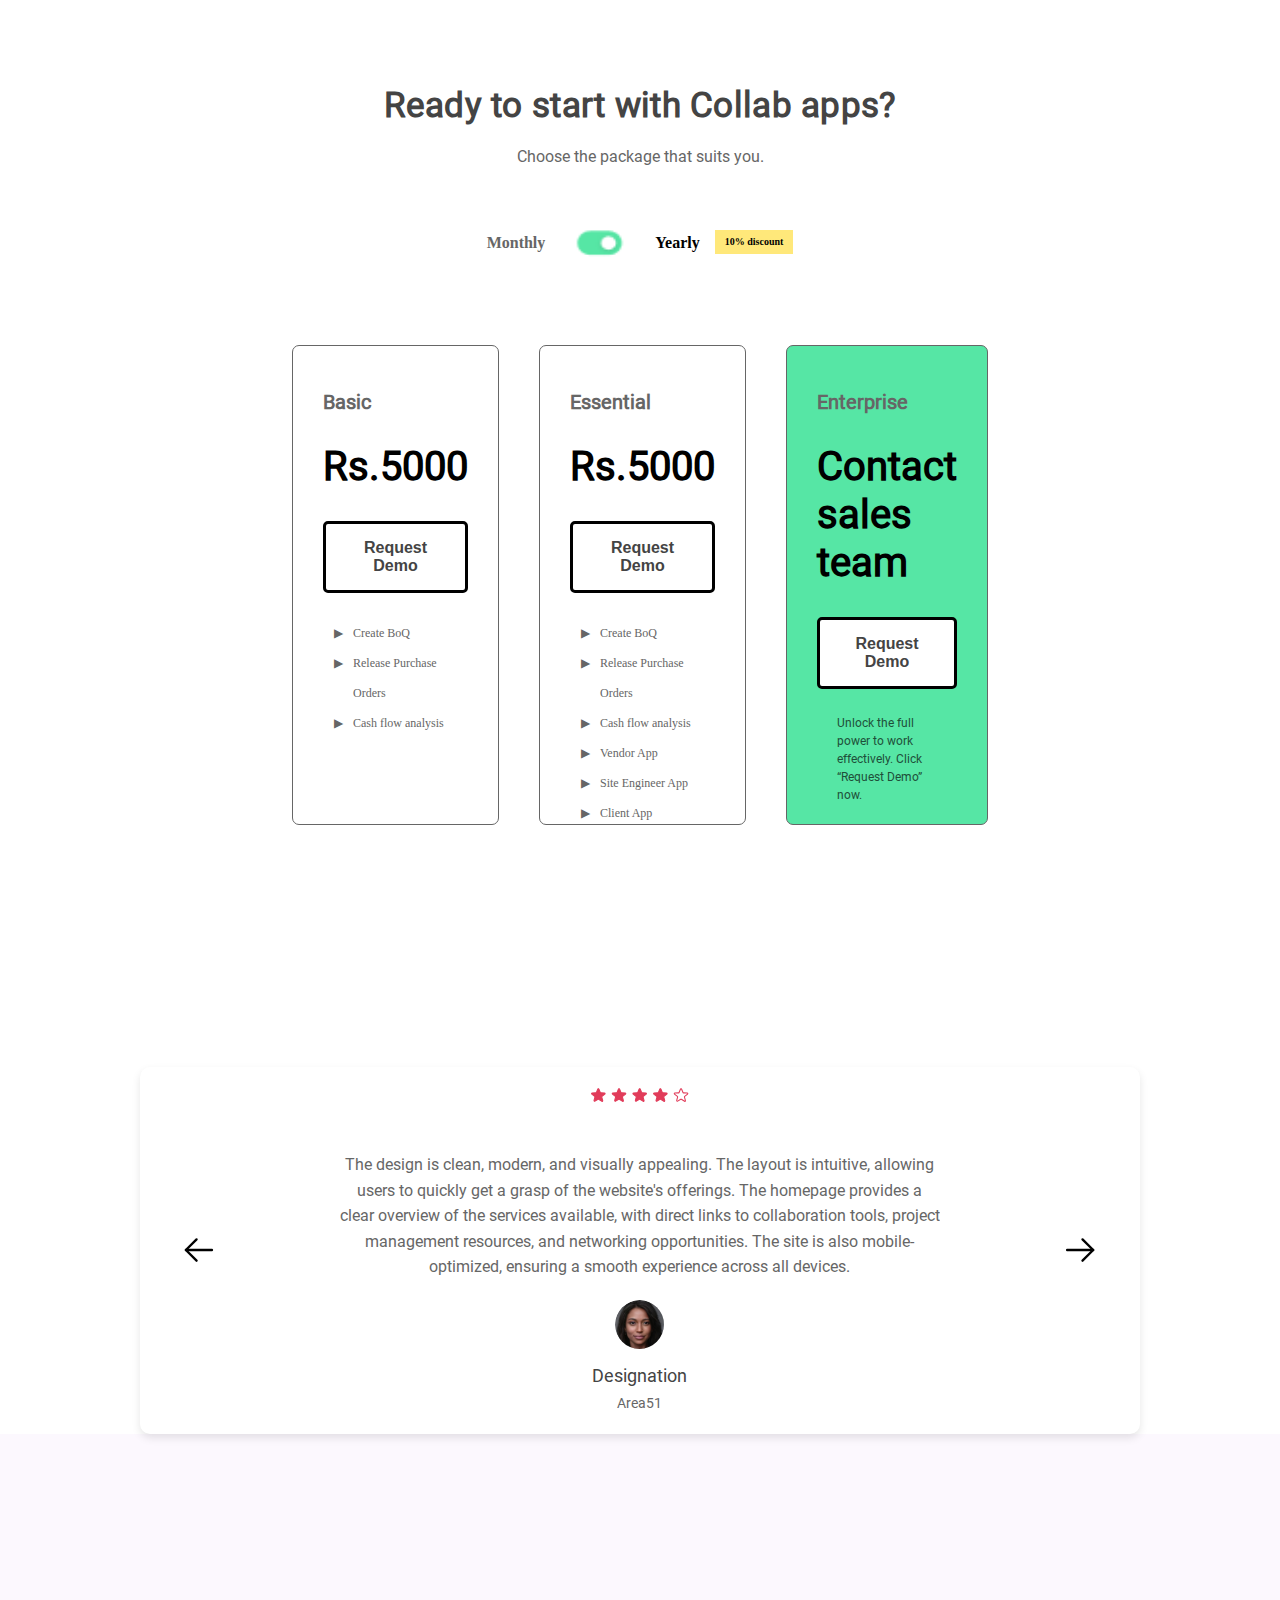
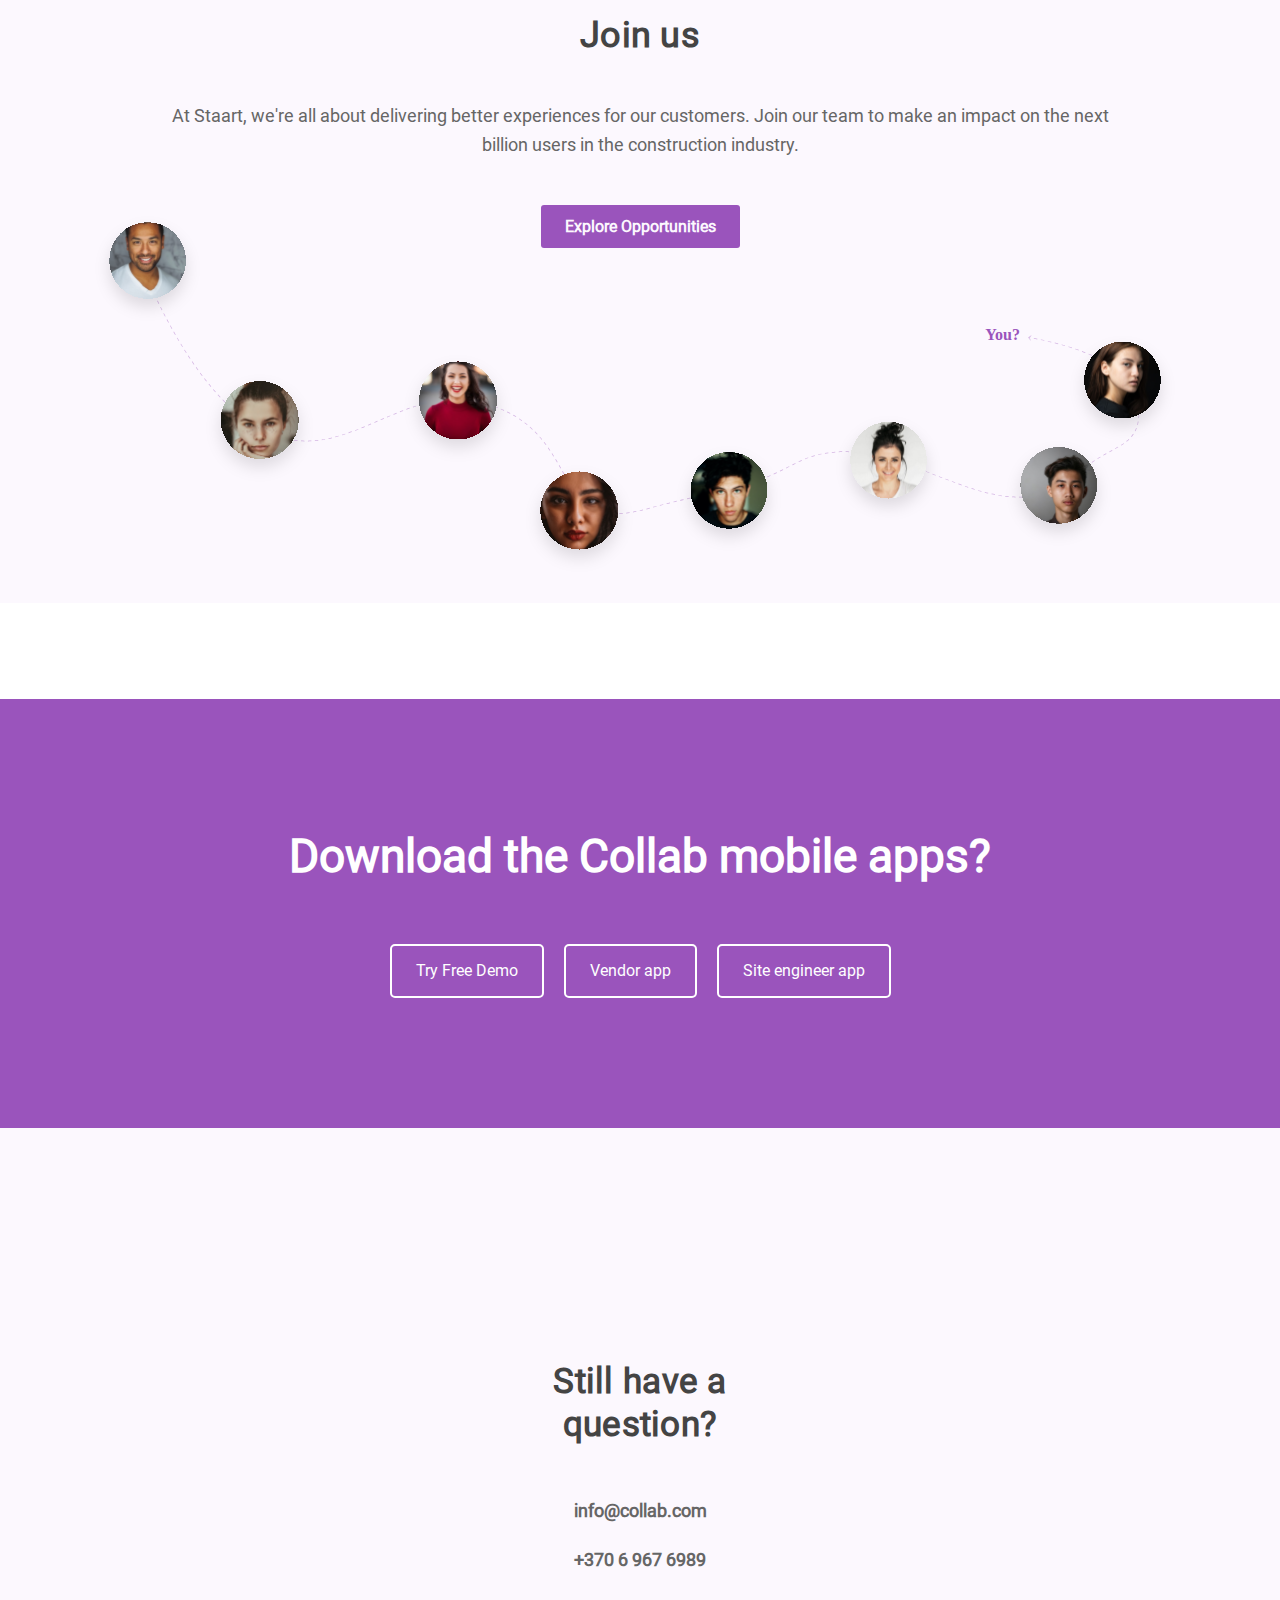
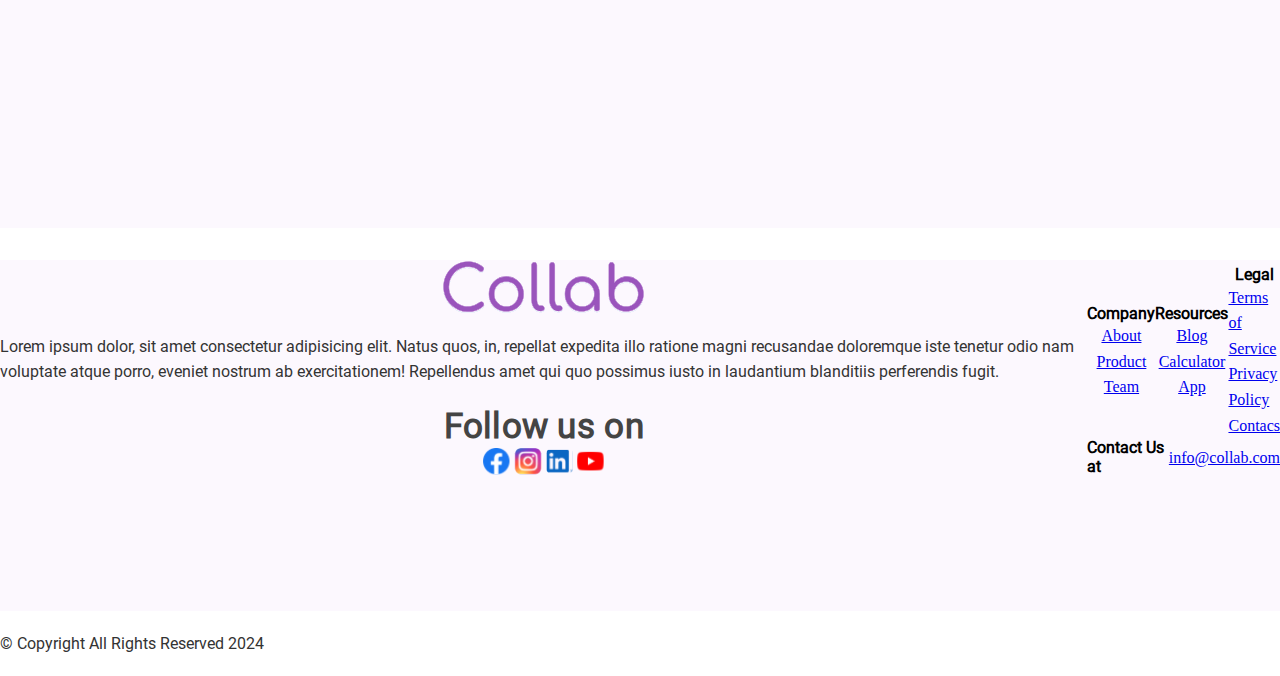
==== commit 9471a4e4: "Merge branch 'main' of https://github.com/DeAngelo777/Collab-svetaine" ====
--- a/index.html
+++ b/index.html
@@ -445,9 +445,12 @@
             <p>+370 6 967 6989</p>
           </div>
 
-          <div class="mapDesineZemelapis">
-            <img src="./images/section9Images/map.svg" alt="map" />
-          </div>
+          
+          <div class="map">
+            <iframe
+                src="https://www.google.com/maps/embed?pb=!1m18!1m12!1m3!1d23089.664548346386!2d25.240055924162064!3d54.69241379296069!2m3!1f0!2f0!3f0!3m2!1i1024!2i768!4f13.1!3m3!1m2!1s0x46dd940e56e63b0d%3A0x4f3f78651d5b103f!2sVilnius%2C%20Lithuania!5e0!3m2!1sen!2sus!4v1691744878950!5m2!1sen!2sus"
+                width="600" height="450" style="border:0;" allowfullscreen="" loading="lazy"></iframe>
+        </div>
         </div>
       </section>
 
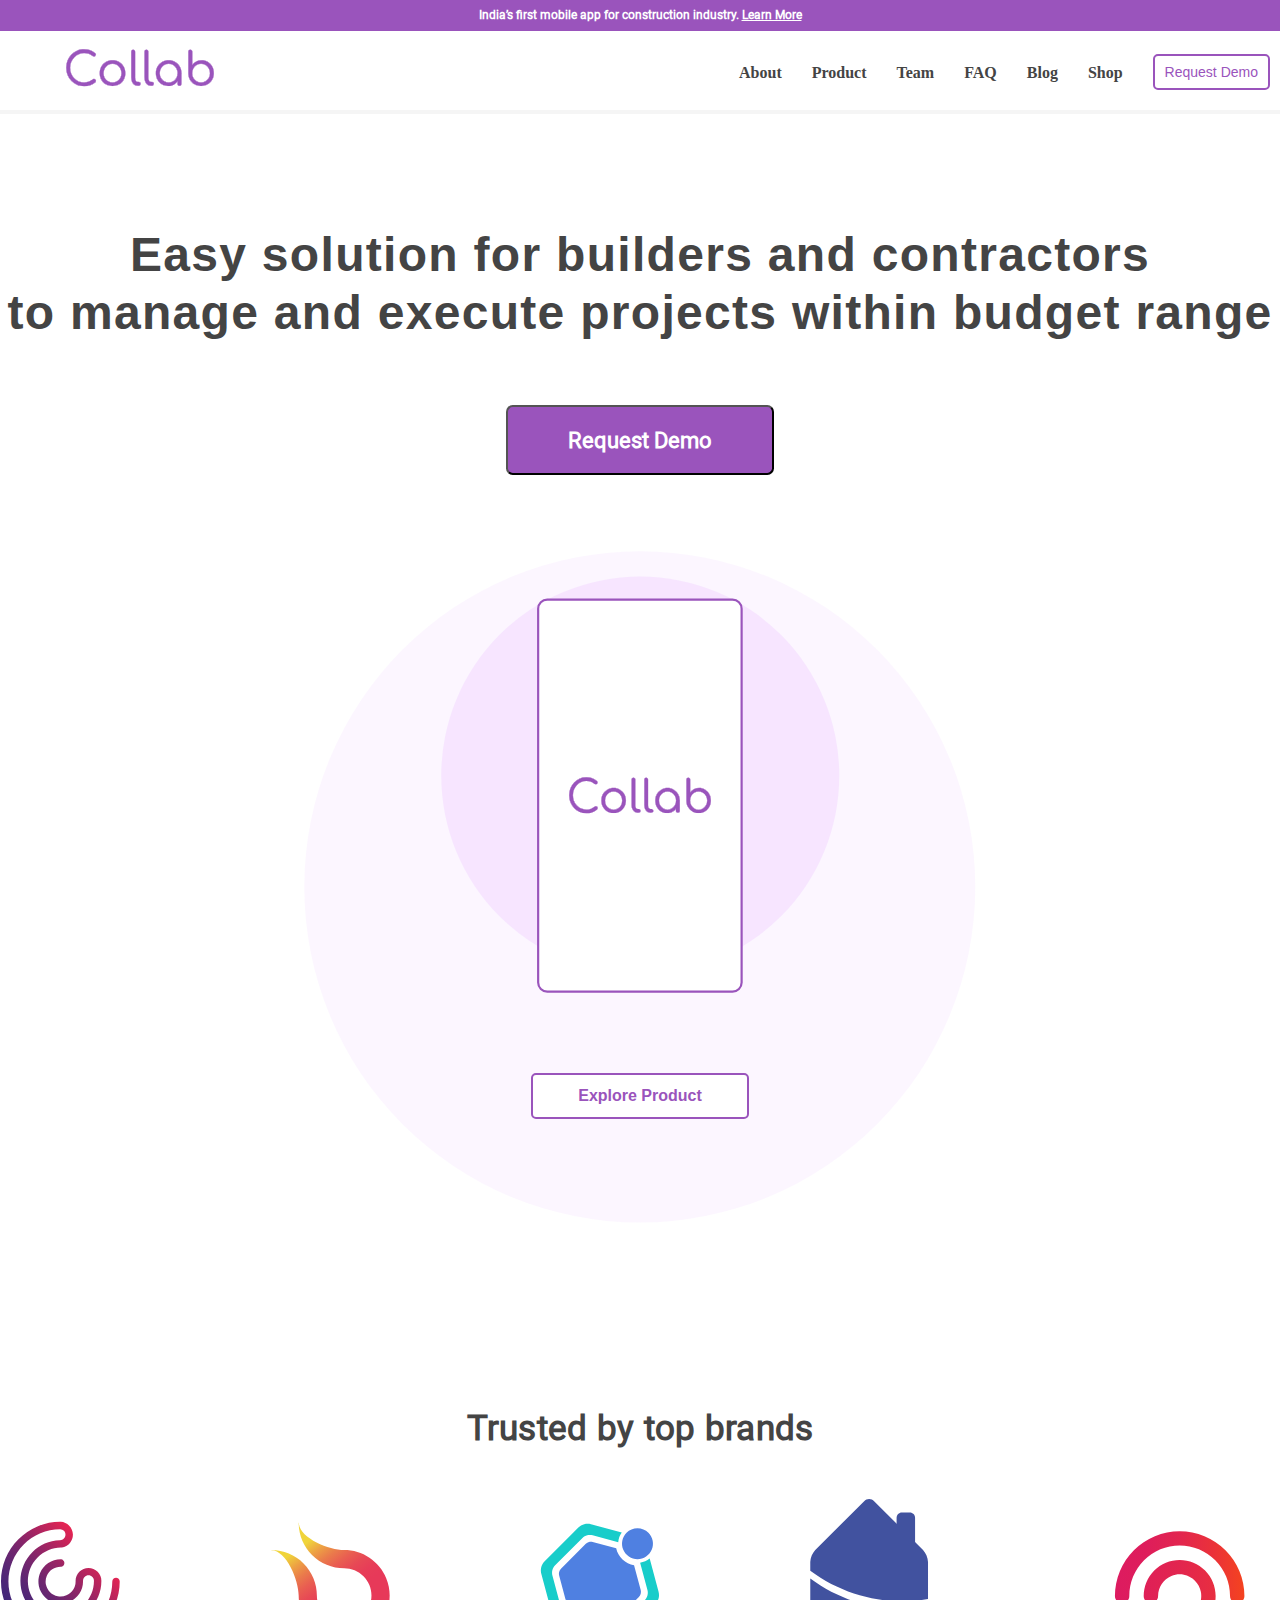
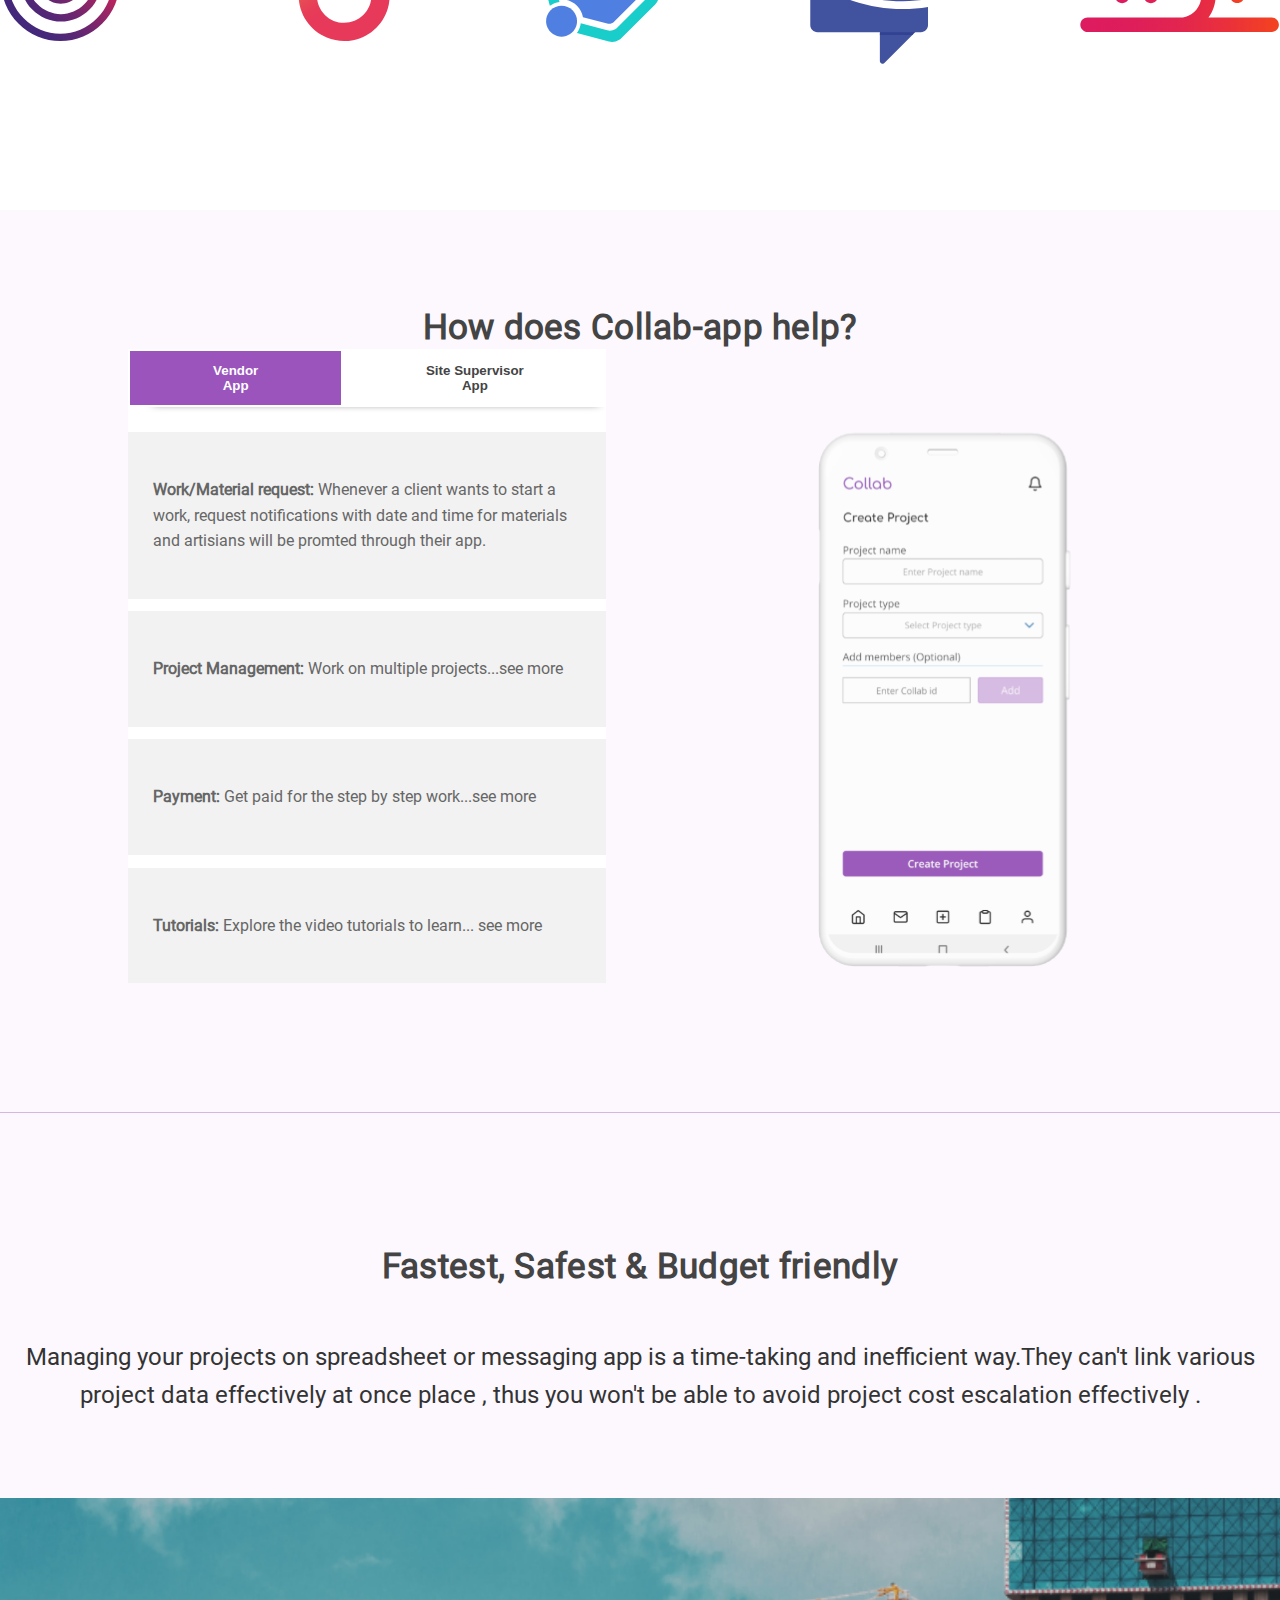
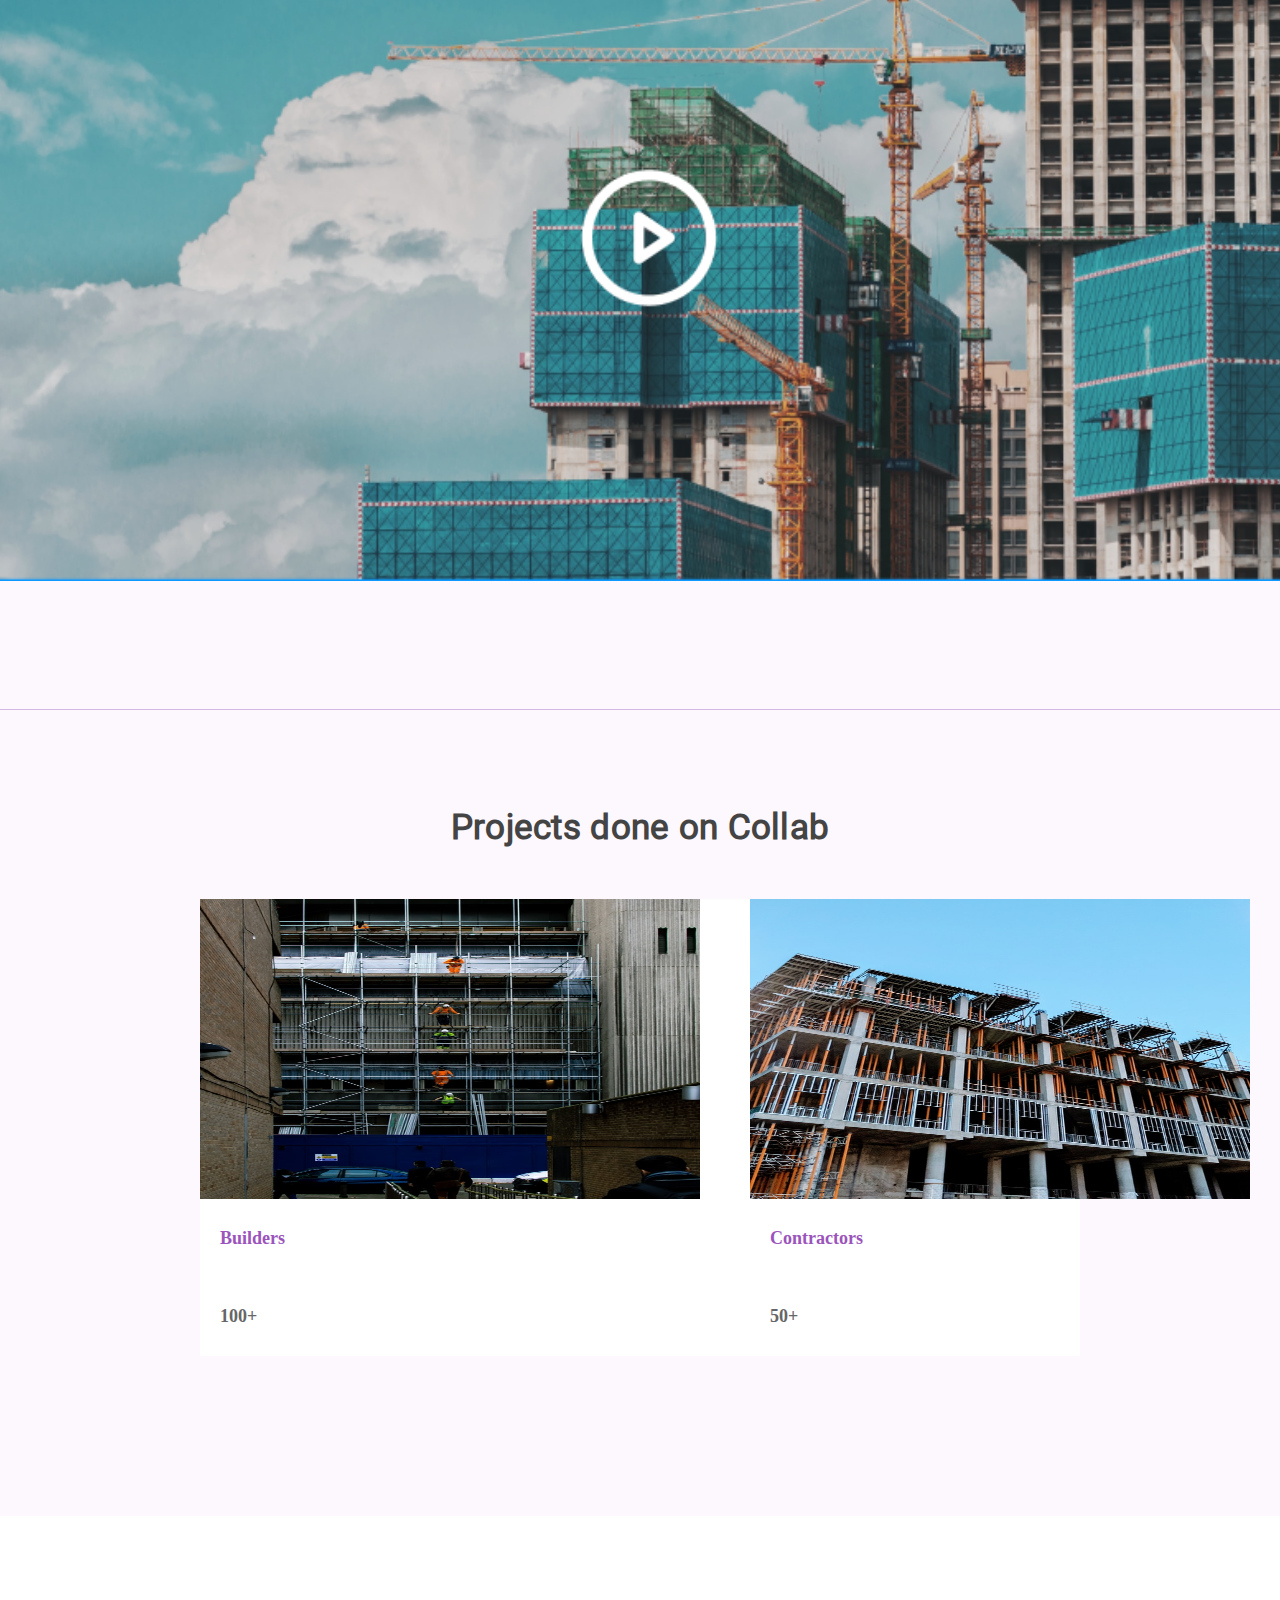
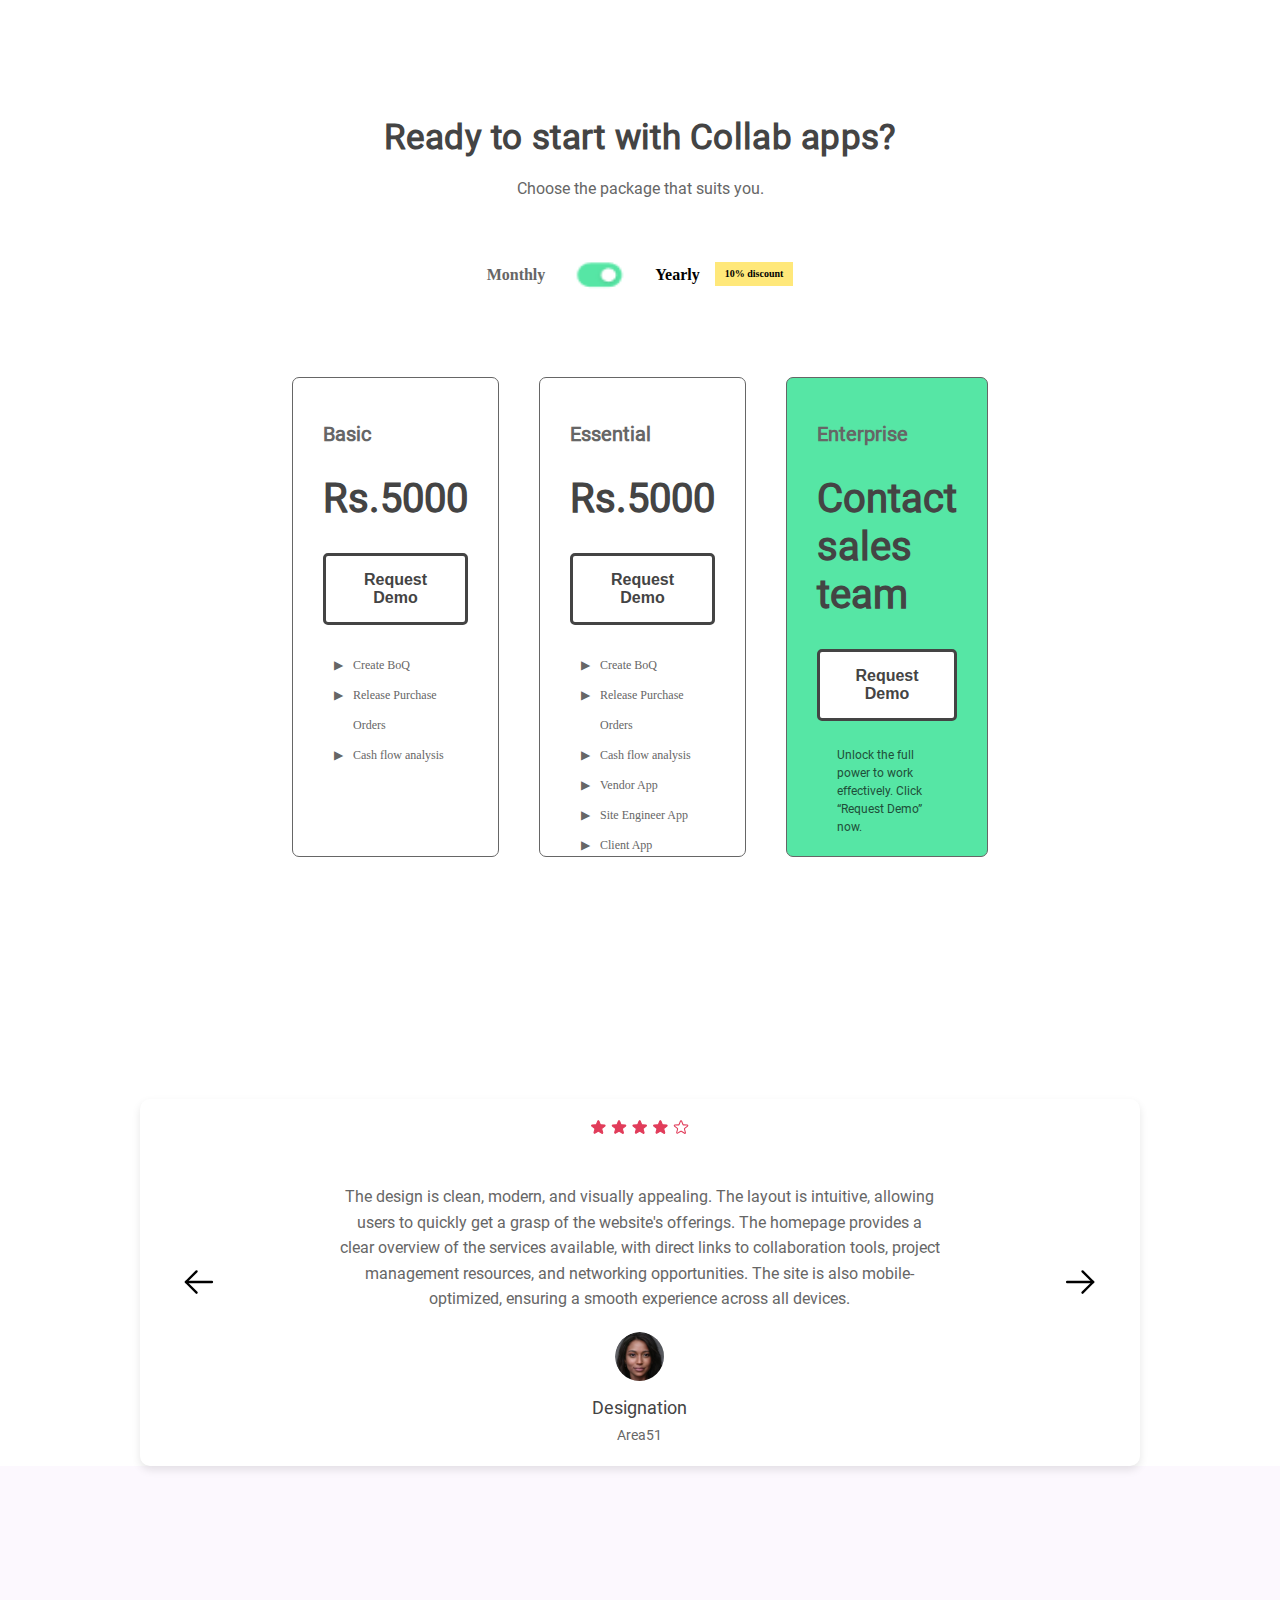
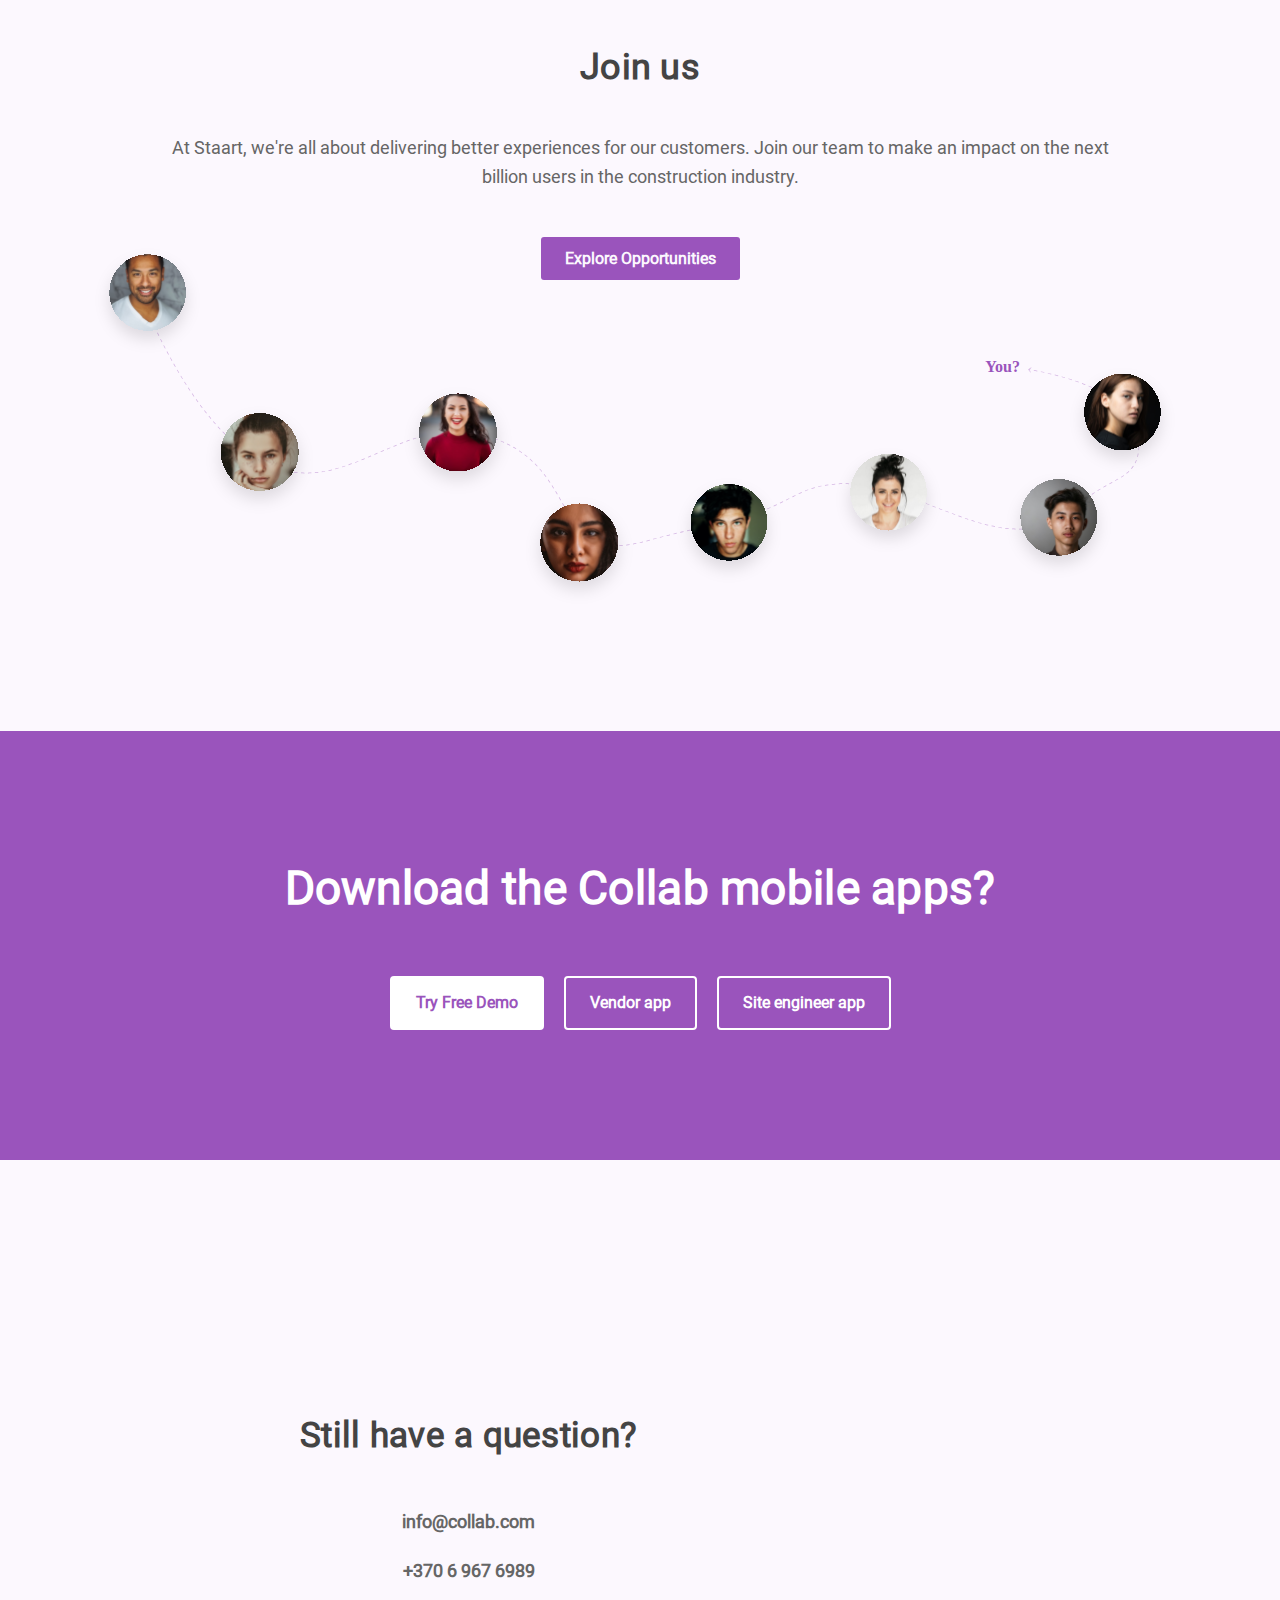
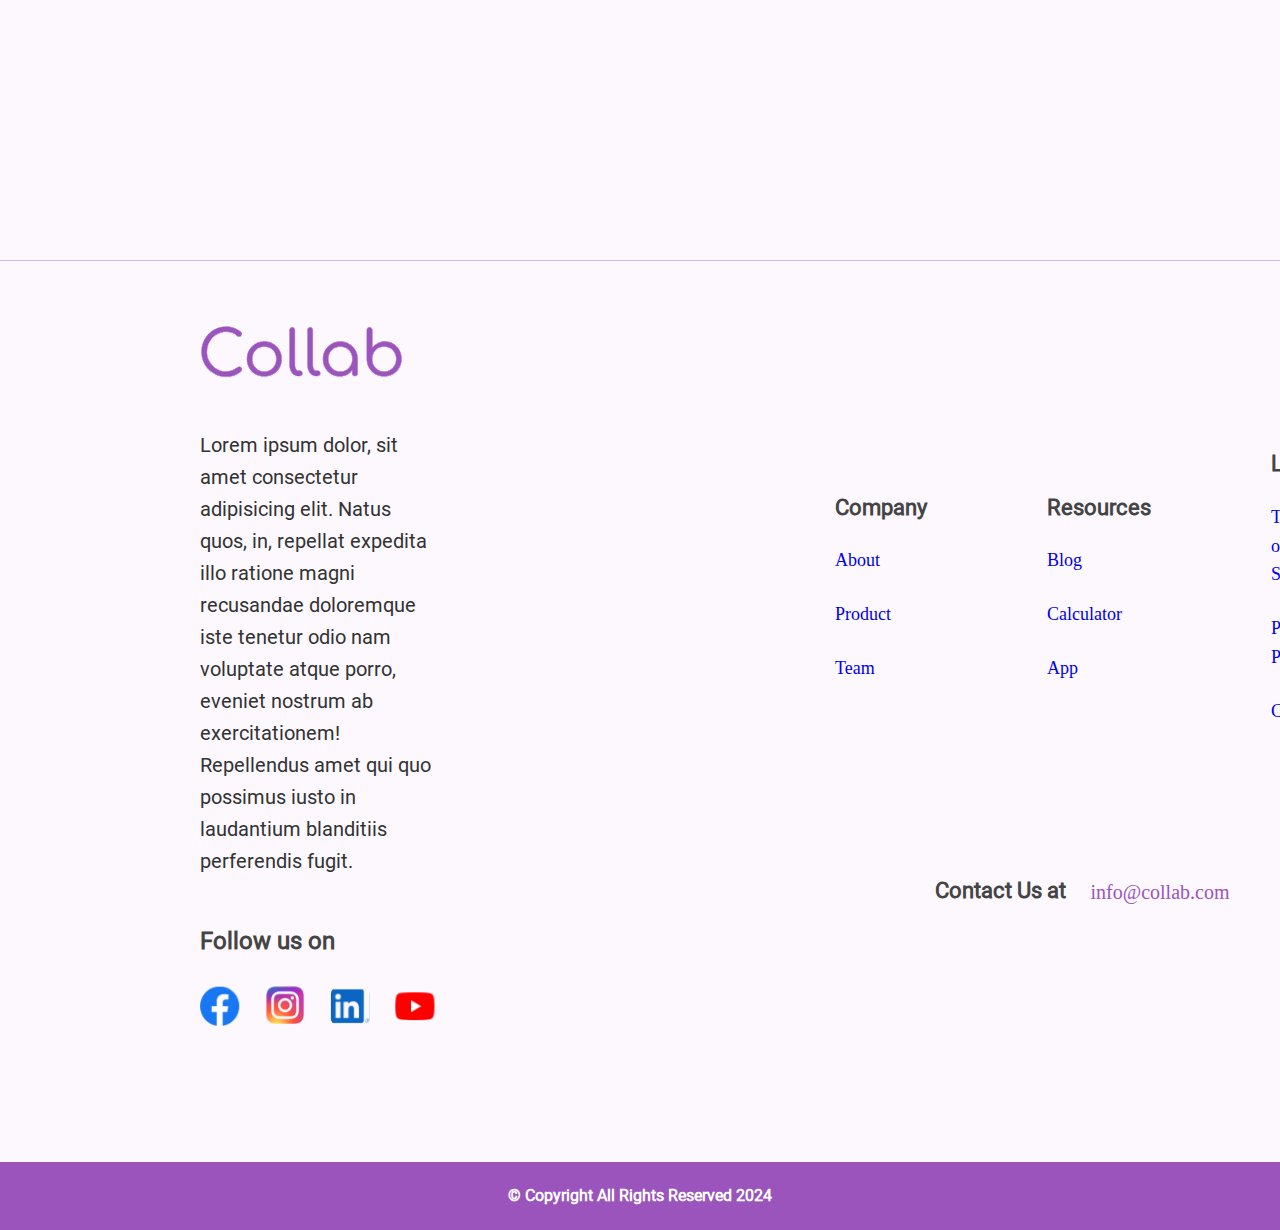
==== commit 9ca1ab46: "up" ====
--- a/index.html
+++ b/index.html
@@ -108,7 +108,7 @@
           />
         </div>
       </section>
-      <div class="py-9"></div>
+      <div class="py-4"></div>
       <!--How does Collab-app help? -->
 
       <section class="colorBefore">
@@ -157,9 +157,9 @@
       </section>
 
       <!-- Fastest, Safest & Budget friendly -->
-
+<div class="py-4 colorBefore"></div>
       <section class="colorBefore">
-        <div class="py-0"></div>
+        <div class="line"></div>
         <div class="budgetContainer flexColumn">
           <h2 class="trustedHeading">Fastest, Safest & Budget friendly</h2>
           <p>
@@ -189,9 +189,10 @@
           ></iframe> -->
         </div>
       </section>
-      <div class="py-1 pyColor"></div>
       <section class="colorBefore">
-        <div class="py-3"></div>
+        <div class="py-3 colorBefore"></div>
+        <div class="line"></div>
+        <div class="py-3 colorBefore"></div>
         <h2 class="trustedHeading">Projects done on Collab</h2>
 
         <div class="projectsDoneCardContainer flex">
@@ -422,11 +423,11 @@
           />
         </div>
       </section>
-      <div class="py-3"></div>
+      <div class="py-3 colorBefore"></div>
 
       <!-- Download the Collab mobile apps? Section -->
       <section class="download-section">
-        <h2>Download the Collab mobile apps?</h2>
+        <h2 class="trustedHeading">Download the Collab mobile apps?</h2>
         <div class="button-group">
           <a href="#" class="button primary">Try Free Demo</a>
           <a href="#" class="button secondary">Vendor app</a>
@@ -454,10 +455,8 @@
         </div>
       </section>
 
-      <div class="py-1"></div>
-
-      <!-- Padaryte "line" -->
-
+      <div class="line"></div>
+<div class="py-2 colorBefore"></div>
       <!-- Footer Menu -->
 
       <section class="colorBefore">
--- a/style.css
+++ b/style.css
@@ -536,6 +536,7 @@
     font-weight: 600px;
     text-align: left;
     margin-bottom: 30px;
+    color: var(--nice-gray);
 
 
 }
@@ -547,7 +548,7 @@
     font-weight: 900;
     font-size: 16px;
     width: 100%;
-    border: 3px solid #000;
+    border: 3px solid var(--nice-gray);
     border-radius: 5px;
 
 }
@@ -791,6 +792,7 @@
     font-family: 'Roboto', Arial, Helvetica, sans-serif;
     font-weight: 600;
     margin-bottom: 60px;
+    color: white;
 }
 
 .button-group {
@@ -801,16 +803,18 @@
 
 .button {
     padding: 12px 24px;
-    border-radius: 5px;
+    border-radius: 4px;
     font-size: 16px;
     font-family: 'Roboto', Arial, Helvetica, sans-serif;
     text-decoration: none;
     display: inline-block;
+    font-weight: 600;
+
 }
 
 .button.primary {
-    background-color: #9A54BC;
-    color: white;
+    background-color: #fff;;
+    color: var(--dark-violet);
     border: 2px solid white;
 }
 
@@ -818,6 +822,7 @@
     background-color: transparent;
     color: white;
     border: 2px solid white;
+
 }
 
 .button:hover {
@@ -838,10 +843,11 @@
 /* MAP Section */
 
 .mapContainer{
-    margin: 0 500px 0 500px;
+    margin: 0 300px 0 300px;
     height: 700px;
     justify-content: space-between;
     background-color: var(--light-violet);
+    gap: 300px;
 
 }
 
@@ -867,6 +873,7 @@
     border: 0;
     border-radius: 0px;
     
+}
 
 /* Footer Menu */
 
@@ -966,4 +973,9 @@
     color: #fff;
     font-weight: 600;
     font-size: 16px;
+}
+
+.line{
+    border-bottom: 1px solid #9A54BC;
+    opacity: 0.4;
 }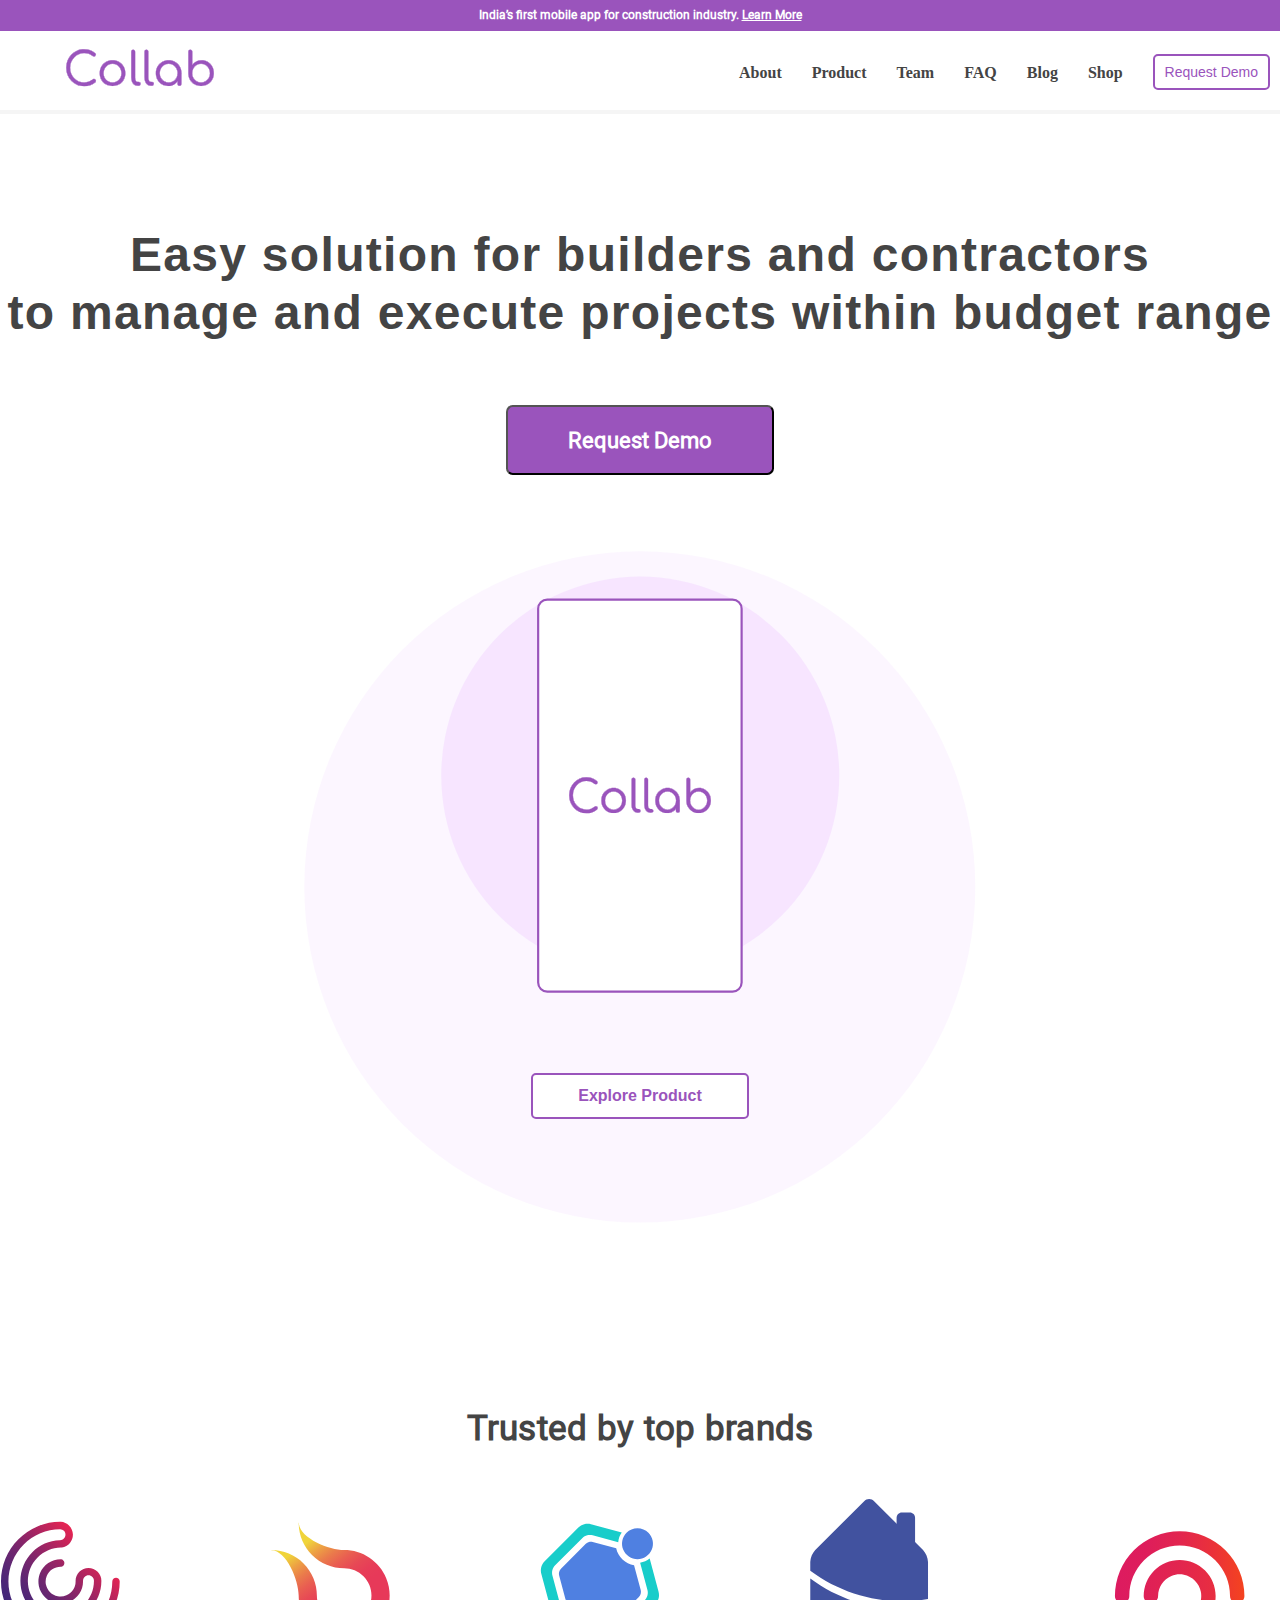
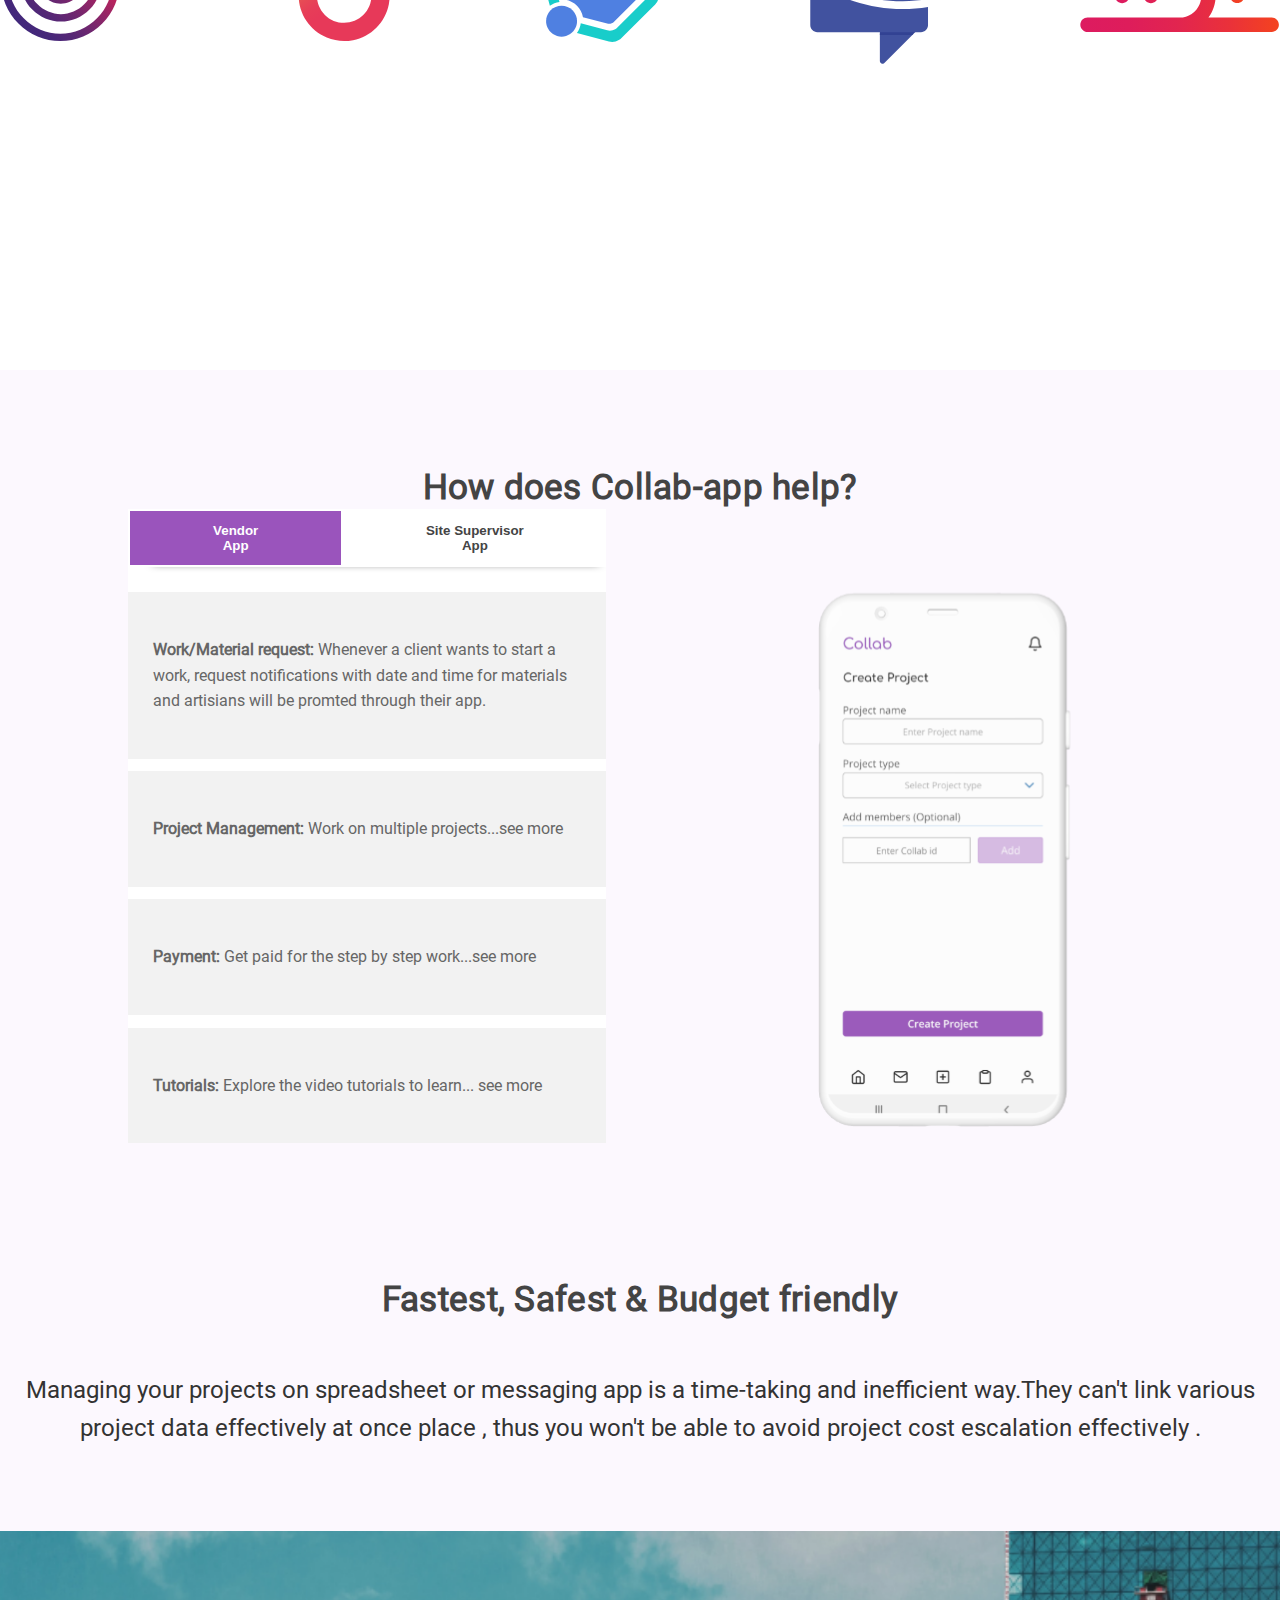
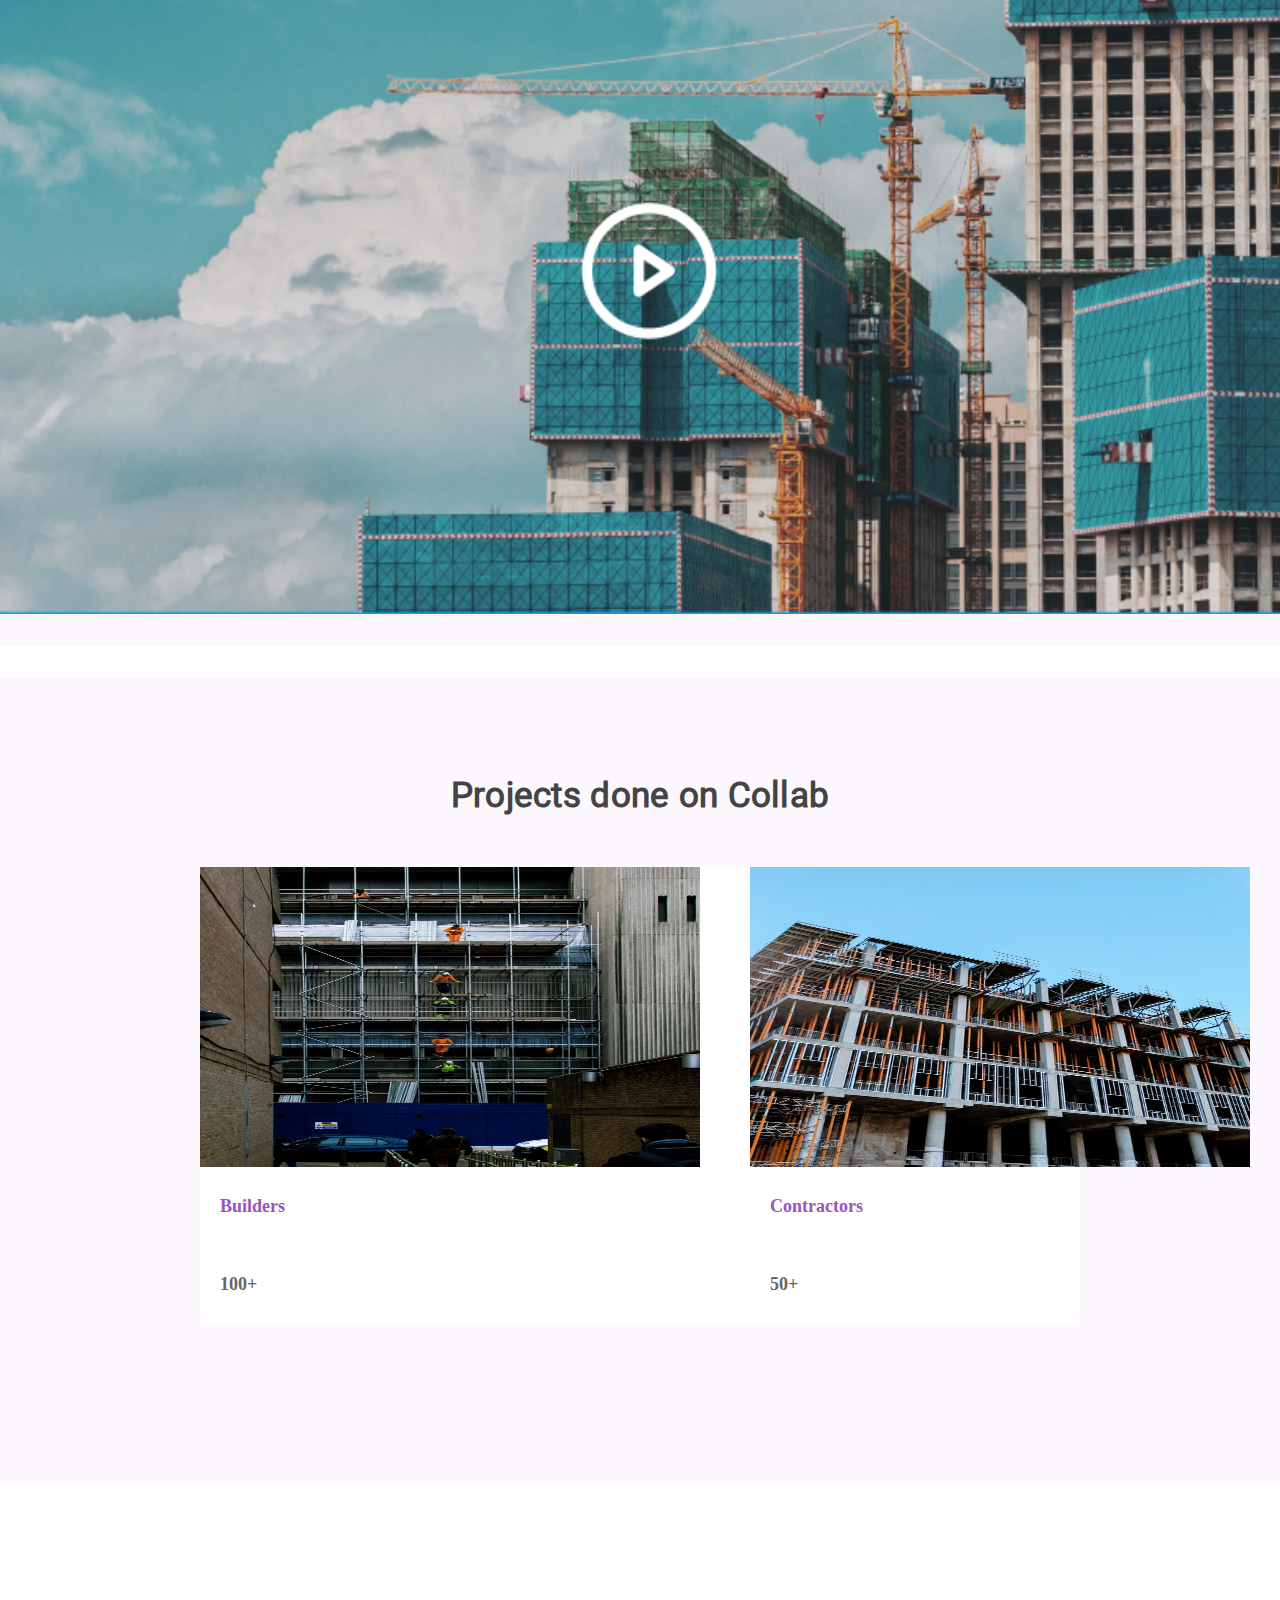
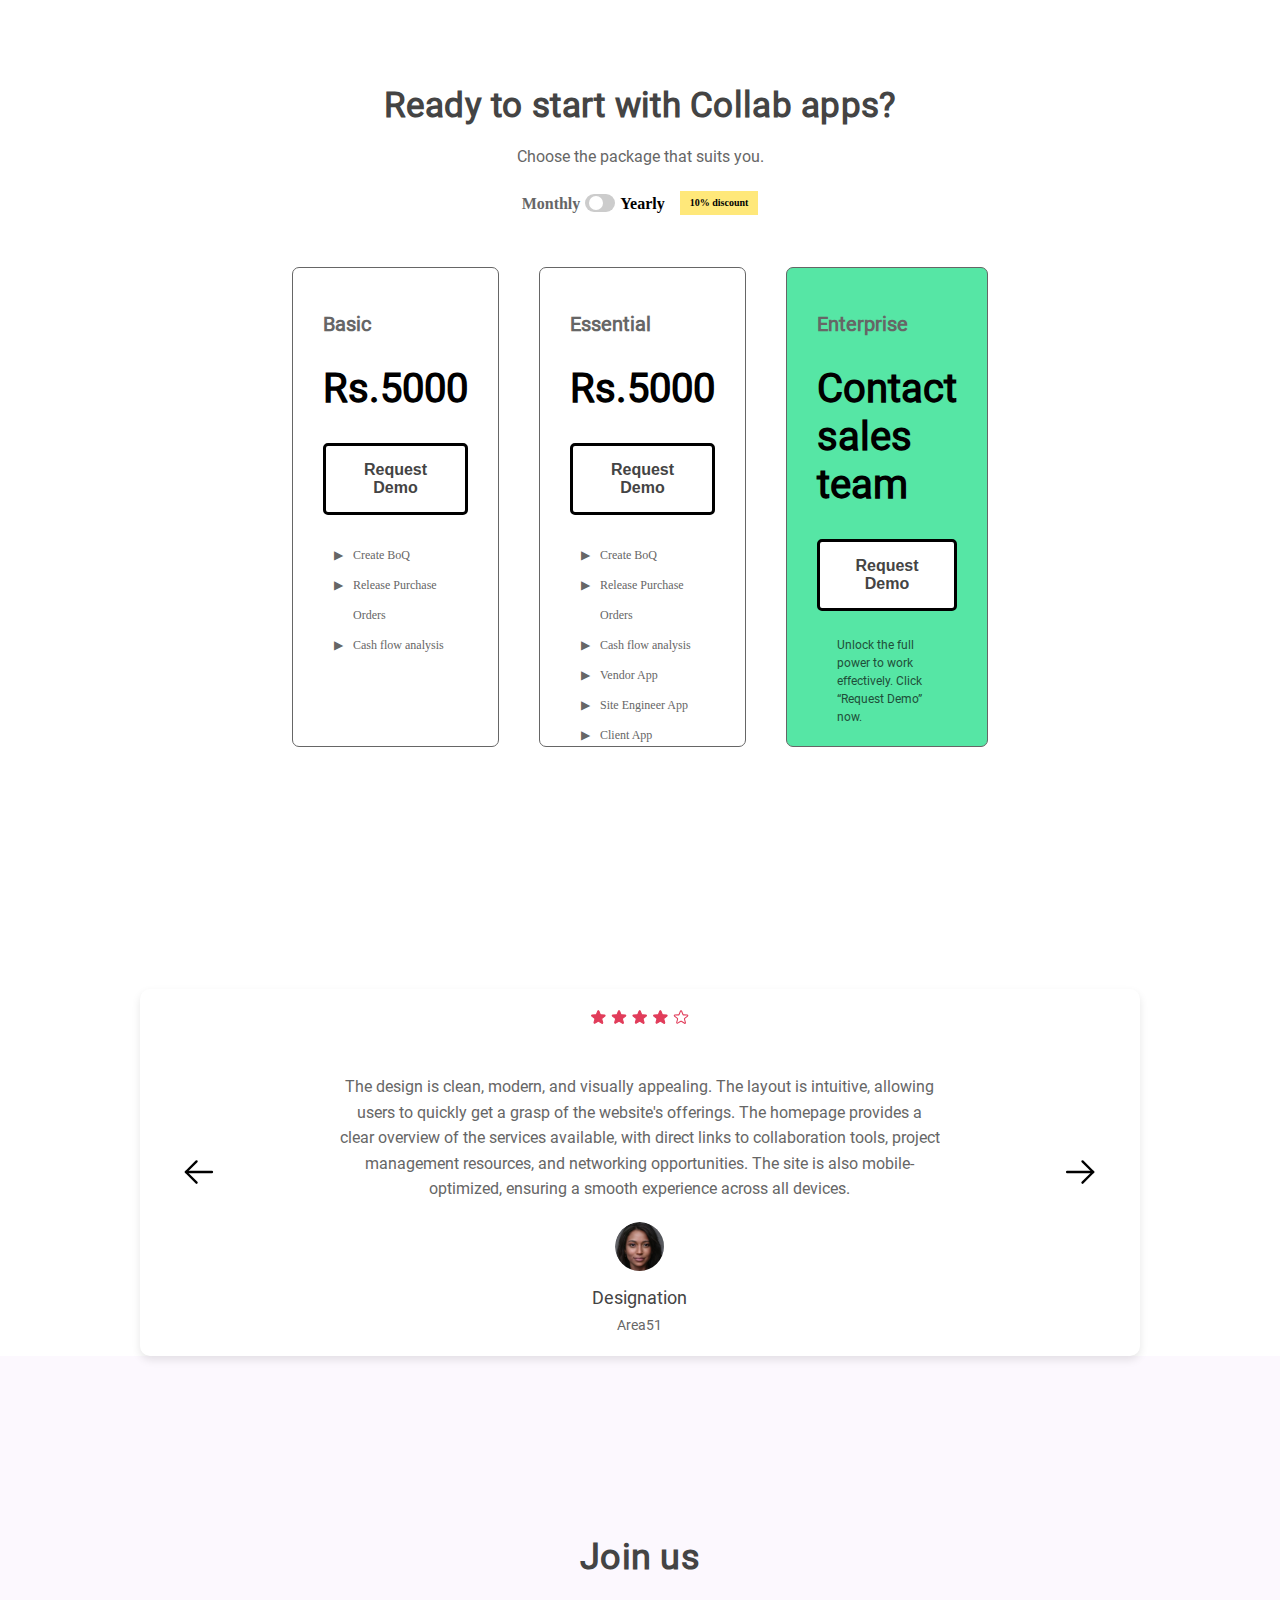
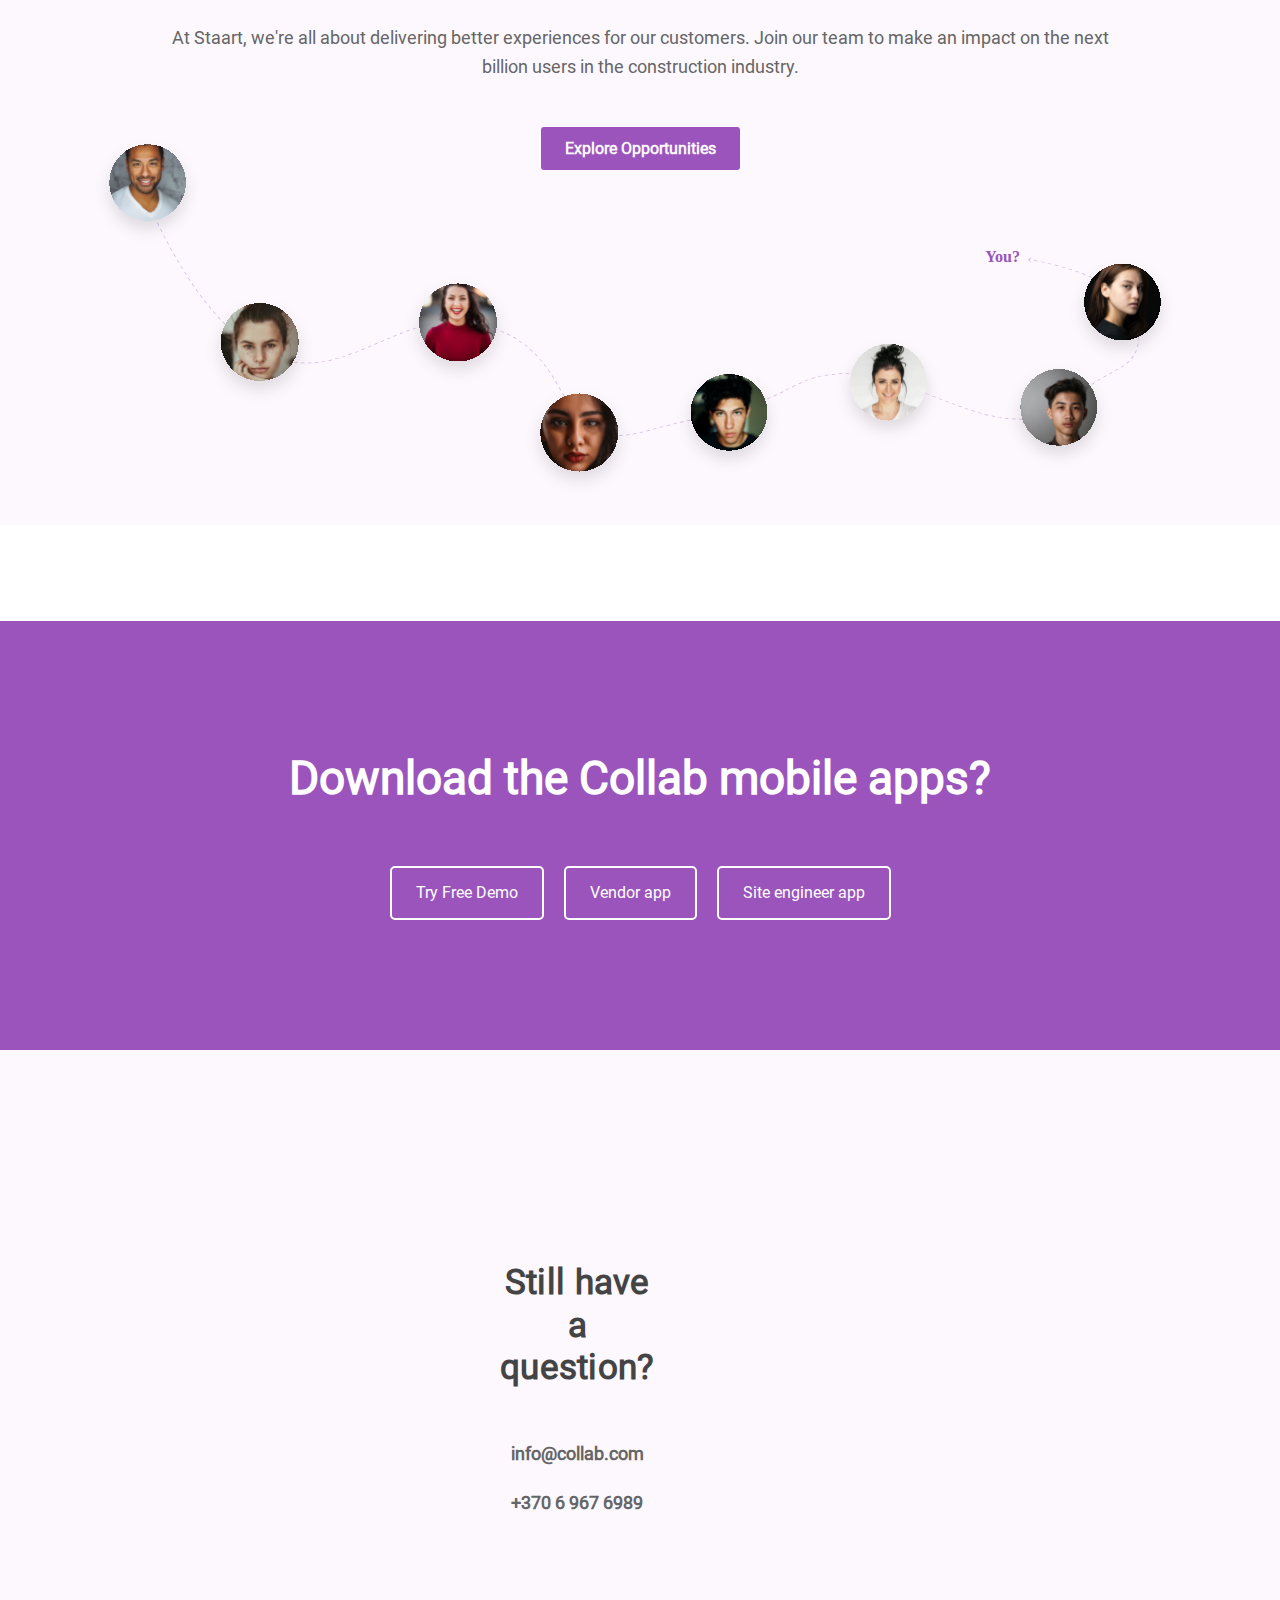
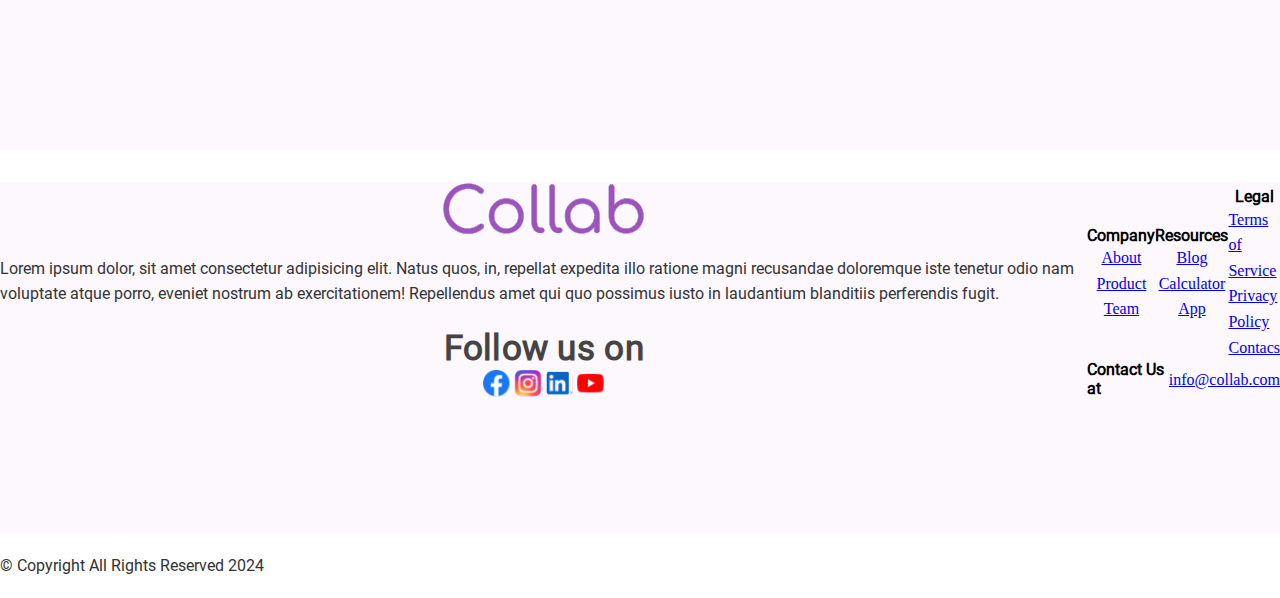
==== commit b54e989b: "buttons" ====
--- a/index.html
+++ b/index.html
@@ -108,7 +108,7 @@
           />
         </div>
       </section>
-      <div class="py-4"></div>
+      <div class="py-9"></div>
       <!--How does Collab-app help? -->
 
       <section class="colorBefore">
@@ -157,9 +157,9 @@
       </section>
 
       <!-- Fastest, Safest & Budget friendly -->
-<div class="py-4 colorBefore"></div>
+
       <section class="colorBefore">
-        <div class="line"></div>
+        <div class="py-0"></div>
         <div class="budgetContainer flexColumn">
           <h2 class="trustedHeading">Fastest, Safest & Budget friendly</h2>
           <p>
@@ -189,10 +189,9 @@
           ></iframe> -->
         </div>
       </section>
+      <div class="py-1 pyColor"></div>
       <section class="colorBefore">
-        <div class="py-3 colorBefore"></div>
-        <div class="line"></div>
-        <div class="py-3 colorBefore"></div>
+        <div class="py-3"></div>
         <h2 class="trustedHeading">Projects done on Collab</h2>
 
         <div class="projectsDoneCardContainer flex">
@@ -220,7 +219,12 @@
         <p class="afterHeadingText">Choose the package that suits you.</p>
         <div class="monthlyYearlyContainer flex">
           <span class="monthly">Monthly</span>
-          <img src="./images/section5Images/ToggleRight.png" alt="" />
+          <div class="toggle-container">
+            <label class="switch">
+                <input type="checkbox" id="toggleSwitch">
+                <span class="slider round"></span>
+            </label>
+        </div>
           <span class="yearly">Yearly </span>
           <span class="discount"> 10% discount</span>
         </div>
@@ -423,11 +427,11 @@
           />
         </div>
       </section>
-      <div class="py-3 colorBefore"></div>
+      <div class="py-3"></div>
 
       <!-- Download the Collab mobile apps? Section -->
       <section class="download-section">
-        <h2 class="trustedHeading">Download the Collab mobile apps?</h2>
+        <h2>Download the Collab mobile apps?</h2>
         <div class="button-group">
           <a href="#" class="button primary">Try Free Demo</a>
           <a href="#" class="button secondary">Vendor app</a>
@@ -455,8 +459,10 @@
         </div>
       </section>
 
-      <div class="line"></div>
-<div class="py-2 colorBefore"></div>
+      <div class="py-1"></div>
+
+      <!-- Padaryte "line" -->
+
       <!-- Footer Menu -->
 
       <section class="colorBefore">
@@ -472,26 +478,22 @@
             </p>
             <h2 class="trustedHeading">Follow us on</h3>
             <div class="social">
-            
-              <a href="#">
-                <img src="./images/section10Images/Facebook Icon undefined.svg"
+              <img
+                src="./images/section10Images/Facebook Icon undefined.svg"
                 alt=""
-              /></a>
-              <a href="#">
+              />
               <img
                 src="./images/section10Images/Instagram Icon undefined.svg"
                 alt=""
-              /></a>
-              <a href="#">
+              />
               <img
                 src="./images/section10Images/LinkedIn Icon undefined.svg"
                 alt=""
-              /></a>
-              <a href="#">
+              />
               <img
                 src="./images/section10Images/YouTube Icon undefined.svg"
                 alt=""
-              /></a>
+              />
             </div>
           </div>
 
--- a/style.css
+++ b/style.css
@@ -488,6 +488,56 @@
     color: var(--muted-gray);
 }
 
+.toggle-container {
+    display: flex;
+    justify-content: center;
+    align-items: center;
+}
+
+.switch {
+    position: relative;
+    display: inline-block;
+    width: 40px;
+    height: 27px;
+}
+
+.switch input {
+    opacity: 0;
+    width: 0;
+    height: 0;
+}
+
+.slider {
+    position: absolute;
+    cursor: pointer;
+    top: 4px;
+    left: 5px;
+    right: 5px;
+    bottom: 5px;
+    background-color: #ccc;
+    transition: .4s;
+    border-radius: 34px;
+}
+
+.slider:before {
+    position: absolute;
+    content: "";
+    height: 14px;
+    width: 14px;
+    left: 4px;
+    bottom: 2px;
+    background-color: white;
+    transition: .4s;
+    border-radius: 50%;
+}
+
+input:checked + .slider {
+    background-color: #4CAF50; /* Green */
+}
+
+input:checked + .slider:before {
+    transform: translateX(9px);
+}
 
 
 .yearly {
@@ -536,7 +586,6 @@
     font-weight: 600px;
     text-align: left;
     margin-bottom: 30px;
-    color: var(--nice-gray);
 
 
 }
@@ -548,7 +597,7 @@
     font-weight: 900;
     font-size: 16px;
     width: 100%;
-    border: 3px solid var(--nice-gray);
+    border: 3px solid #000;
     border-radius: 5px;
 
 }
@@ -792,7 +841,6 @@
     font-family: 'Roboto', Arial, Helvetica, sans-serif;
     font-weight: 600;
     margin-bottom: 60px;
-    color: white;
 }
 
 .button-group {
@@ -803,18 +851,16 @@
 
 .button {
     padding: 12px 24px;
-    border-radius: 4px;
+    border-radius: 5px;
     font-size: 16px;
     font-family: 'Roboto', Arial, Helvetica, sans-serif;
     text-decoration: none;
     display: inline-block;
-    font-weight: 600;
-
 }
 
 .button.primary {
-    background-color: #fff;;
-    color: var(--dark-violet);
+    background-color: #9A54BC;
+    color: white;
     border: 2px solid white;
 }
 
@@ -822,7 +868,6 @@
     background-color: transparent;
     color: white;
     border: 2px solid white;
-
 }
 
 .button:hover {
@@ -843,11 +888,10 @@
 /* MAP Section */
 
 .mapContainer{
-    margin: 0 300px 0 300px;
+    margin: 0 500px 0 500px;
     height: 700px;
     justify-content: space-between;
     background-color: var(--light-violet);
-    gap: 300px;
 
 }
 
@@ -865,15 +909,15 @@
 
 .map {
     flex: 1;
+    margin-left: 10%;
 }
 
 .map iframe {
-    width: 100%;
+    width: 600px;
     height: 450px;
     border: 0;
     border-radius: 0px;
     
-}
 
 /* Footer Menu */
 
@@ -973,9 +1017,5 @@
     color: #fff;
     font-weight: 600;
     font-size: 16px;
-}
-
-.line{
-    border-bottom: 1px solid #9A54BC;
-    opacity: 0.4;
+    
 }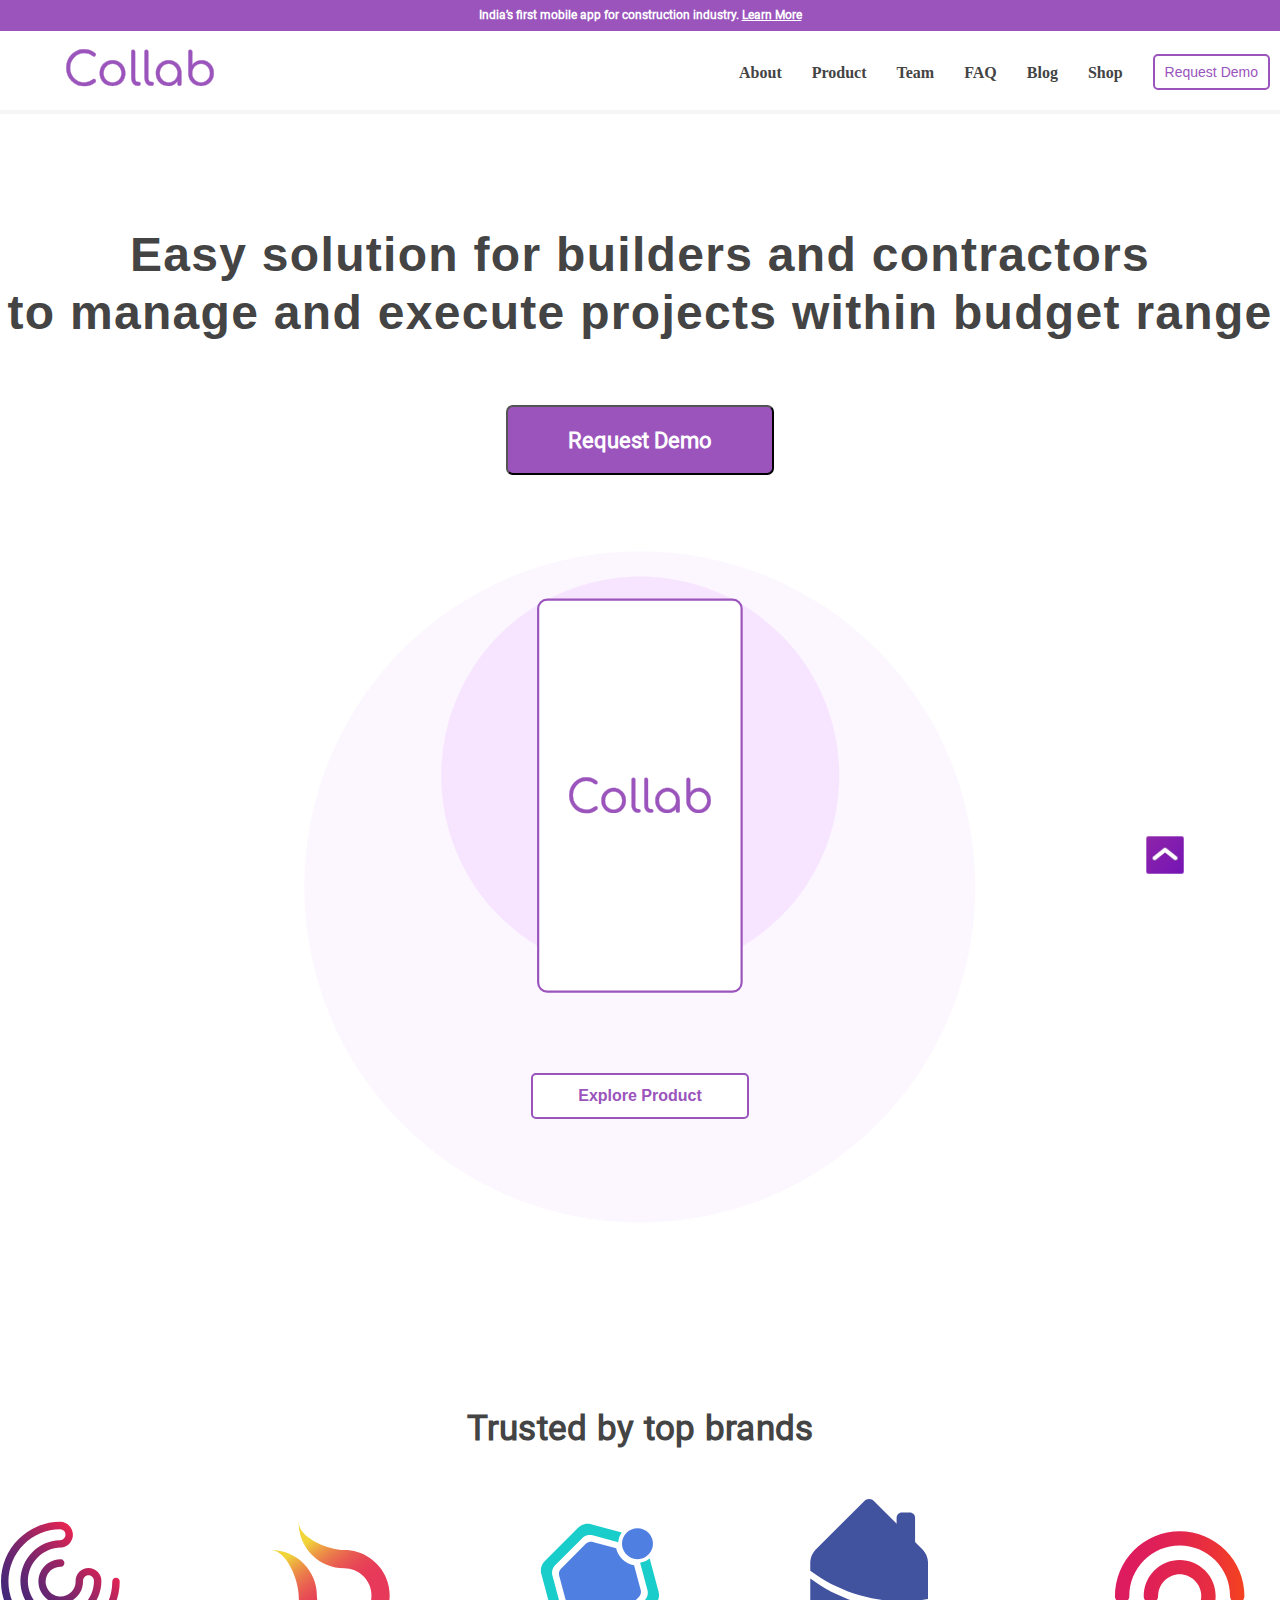
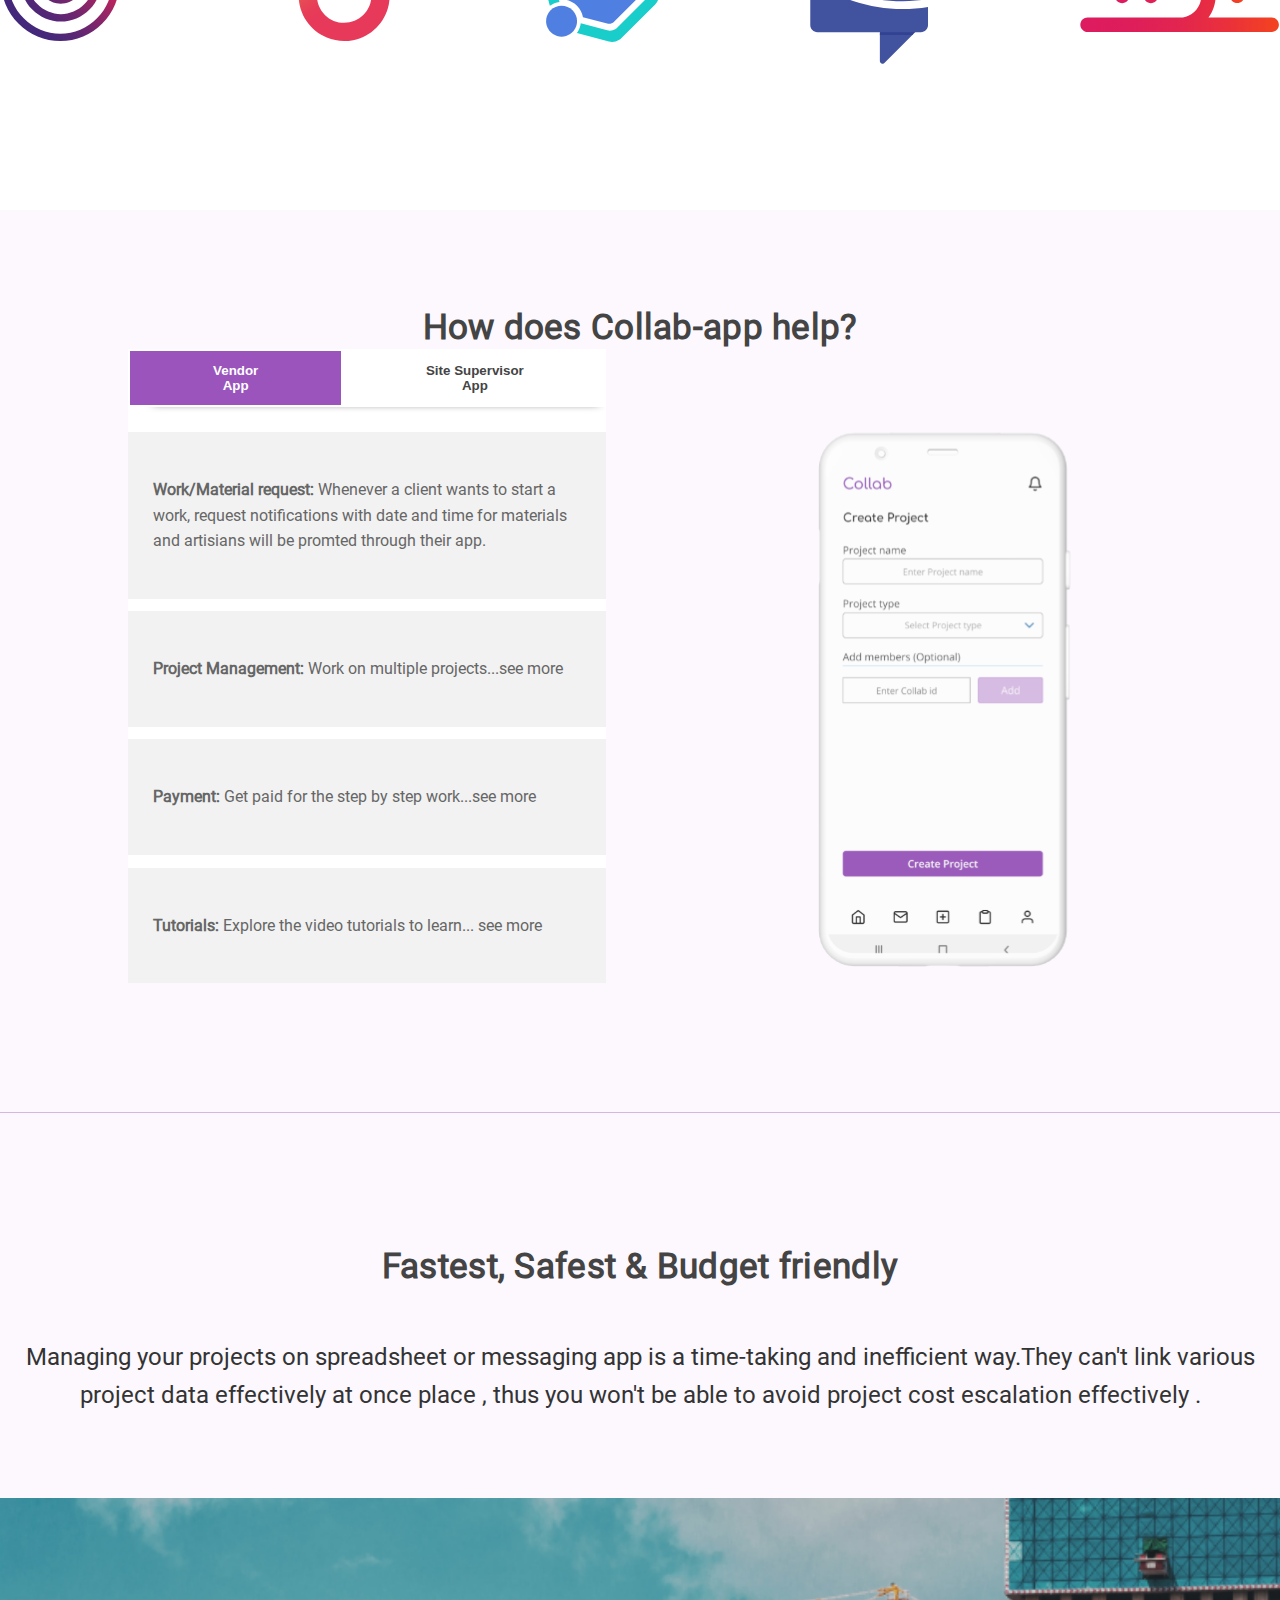
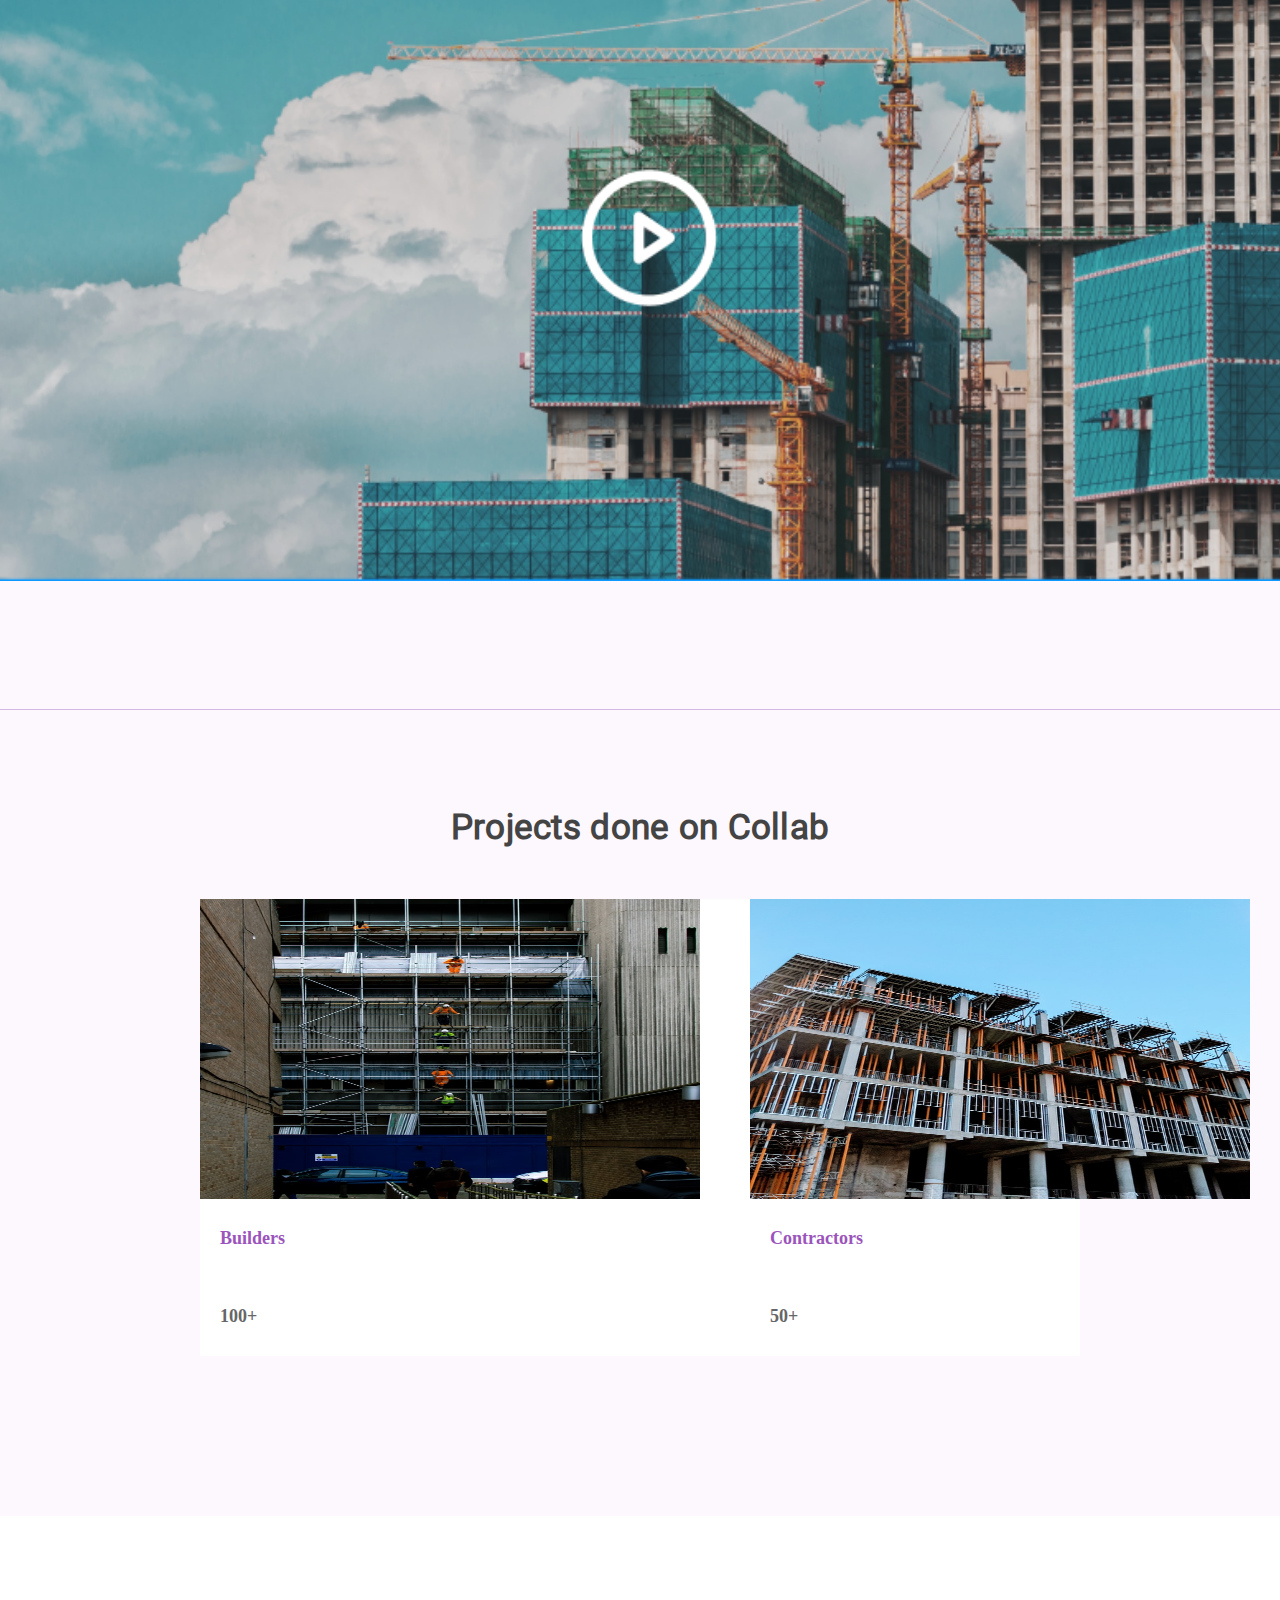
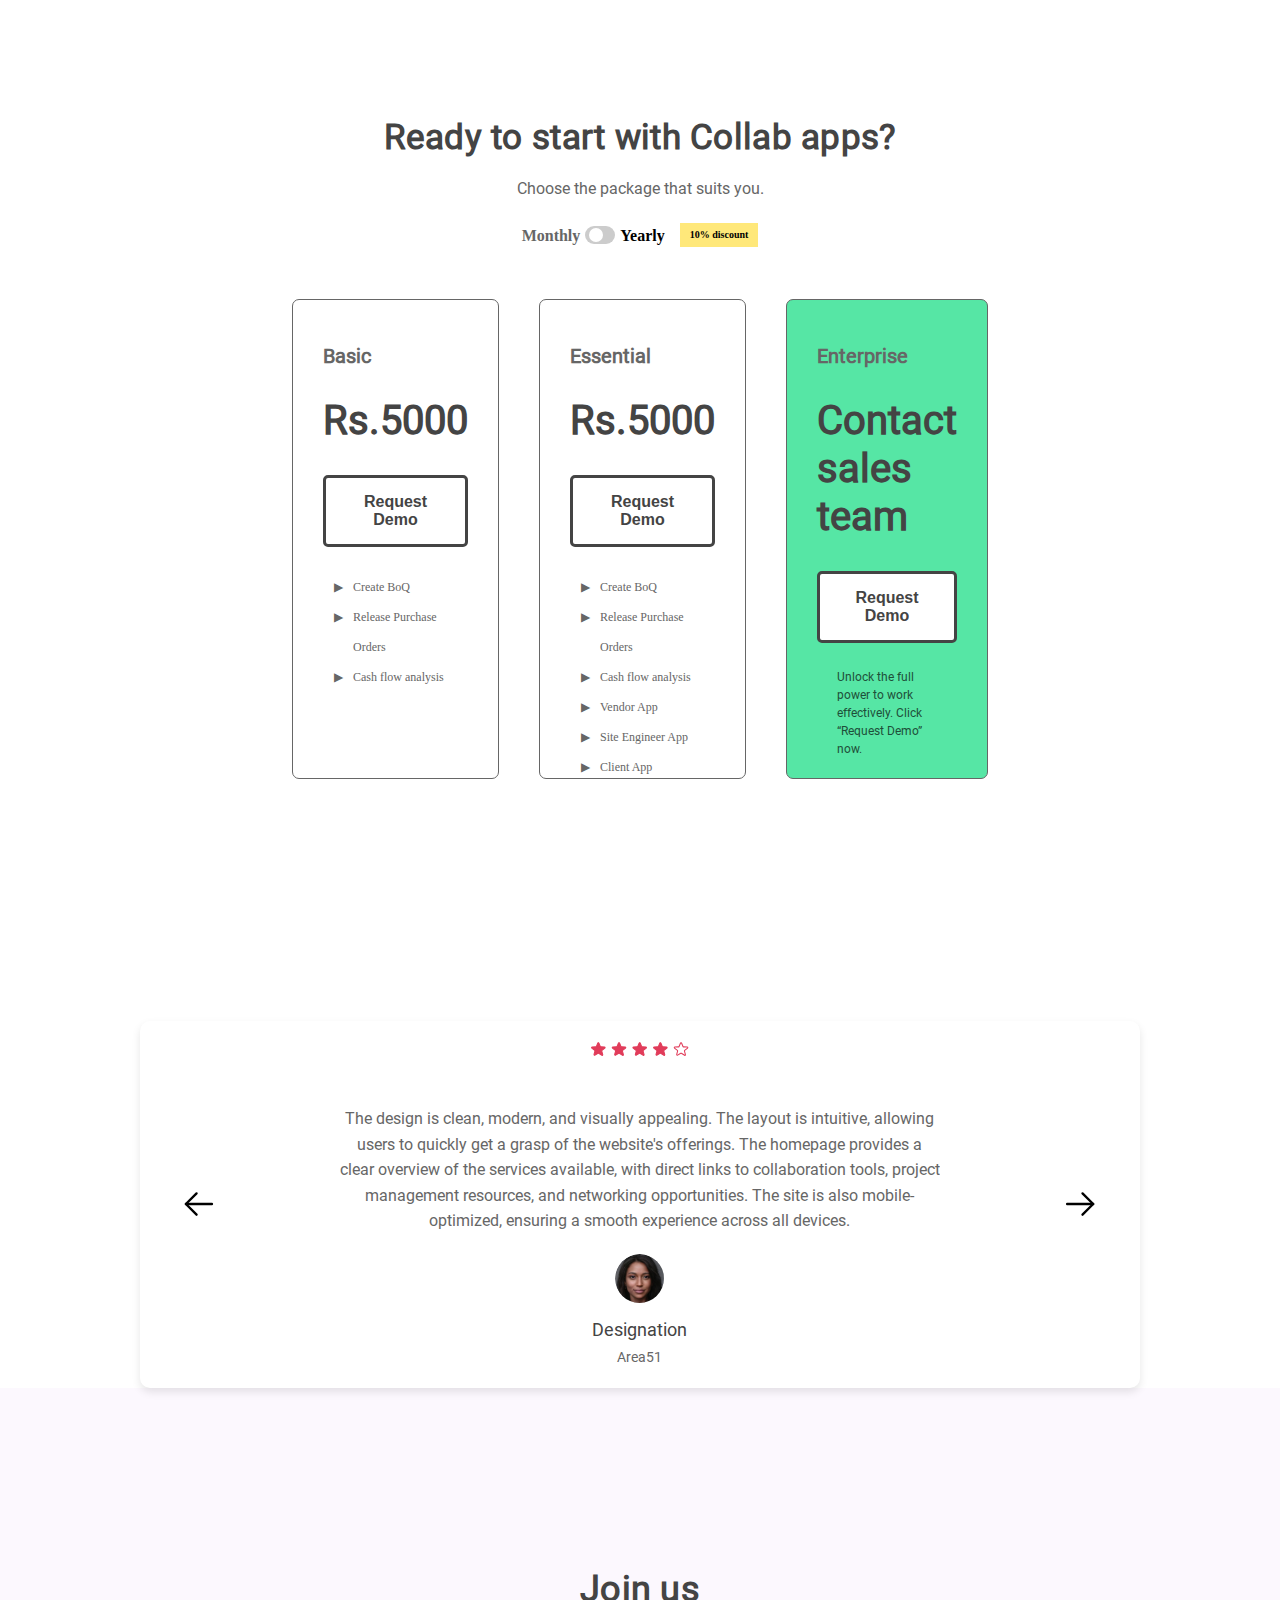
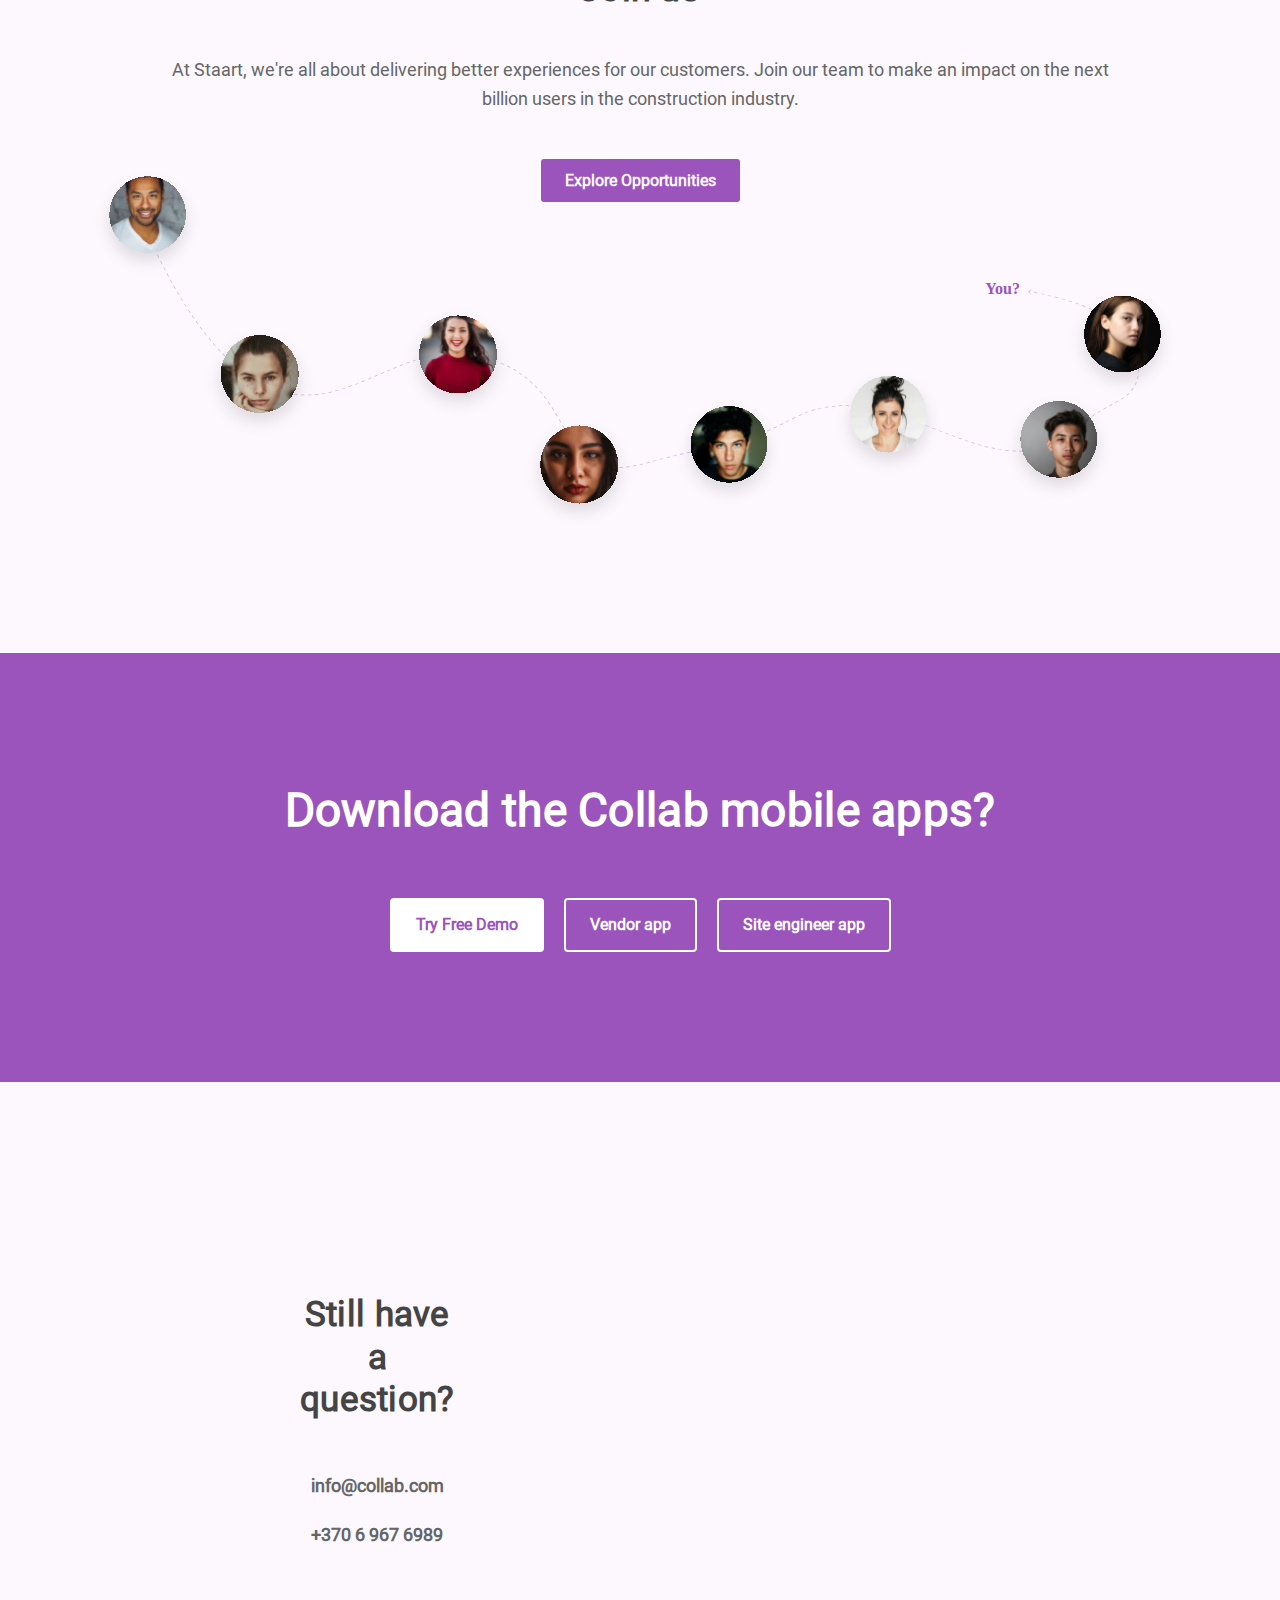
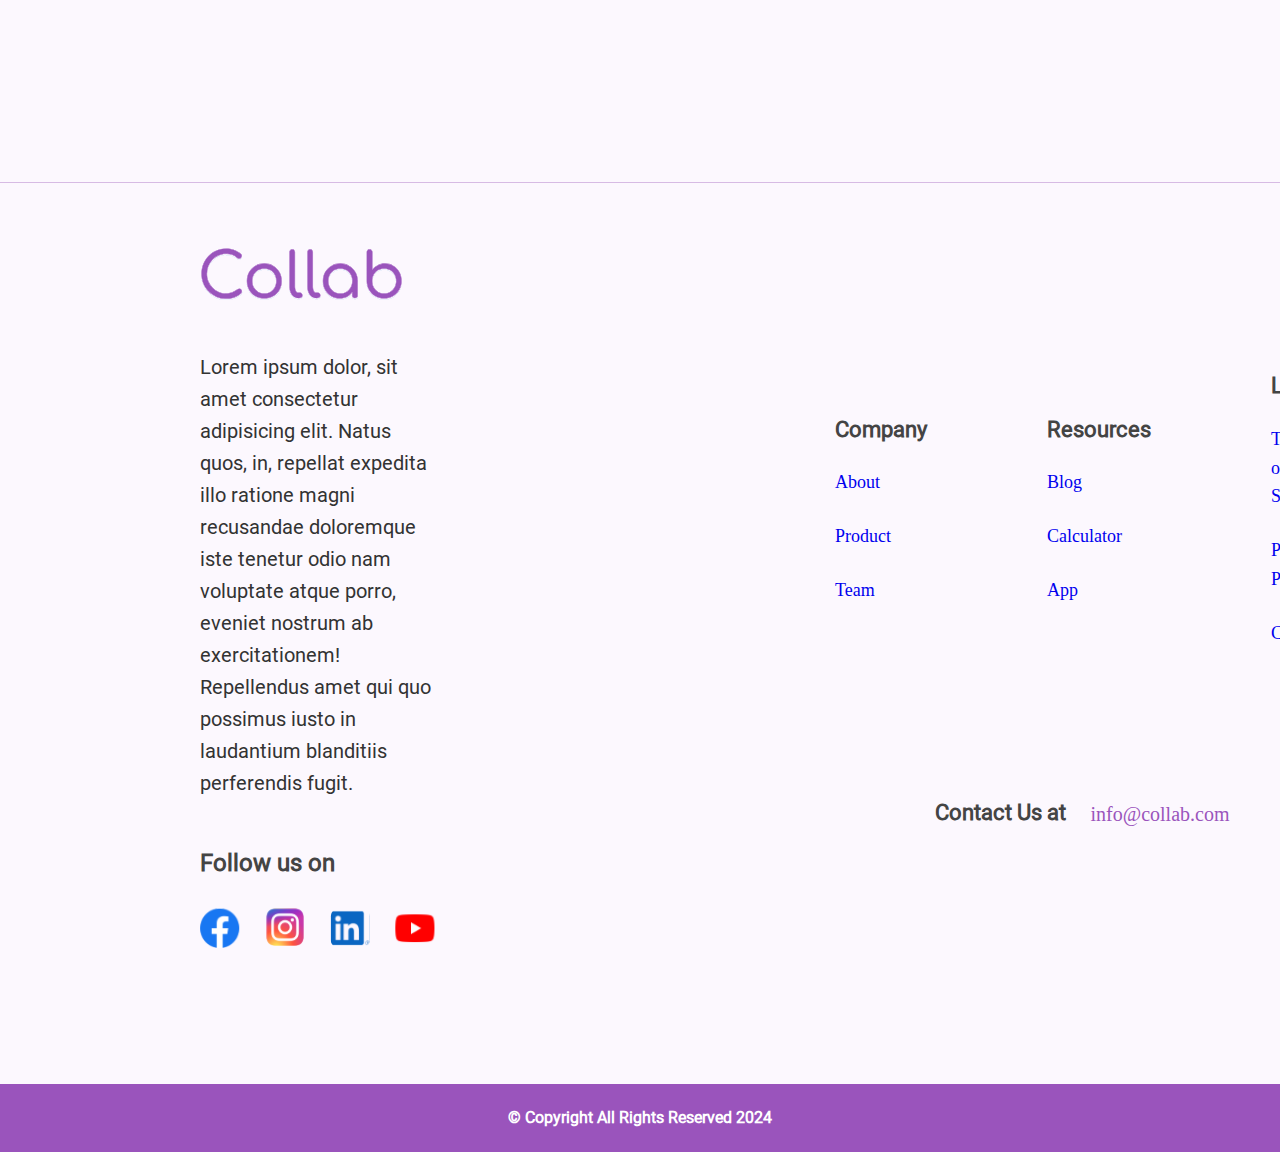
==== commit b9ac57c0: "done0016" ====
--- a/index.html
+++ b/index.html
@@ -28,12 +28,12 @@
           alt="collab"
         />
         <nav class="navigationContainer flex">
-          <a href="">About</a>
-          <a href="">Product</a>
-          <a href="">Team</a>
-          <a href="">FAQ</a>
-          <a href="">Blog</a>
-          <a href="">Shop</a>
+          <a href="#about">About</a>
+          <a href="#product">Product</a>
+          <a href="#team">Team</a>
+          <a href="#faq">FAQ</a>
+          <a href="#blog">Blog</a>
+          <a href="#shop">Shop</a>
           <button class="headerBtn">Request Demo</button>
         </nav>
       </div>
@@ -108,10 +108,10 @@
           />
         </div>
       </section>
-      <div class="py-9"></div>
+      <div class="py-4"></div>
       <!--How does Collab-app help? -->
 
-      <section class="colorBefore">
+      <section class="colorBefore" id="about">
         <div class="py-3"></div>
         <h2 class="headingH2 trustedHeading">How does Collab-app help?</h2>
         <div class="appHelpContainer flex">
@@ -157,9 +157,9 @@
       </section>
 
       <!-- Fastest, Safest & Budget friendly -->
-
-      <section class="colorBefore">
-        <div class="py-0"></div>
+<div class="py-4 colorBefore"></div>
+      <section class="colorBefore" id="product">
+        <div class="line"></div>
         <div class="budgetContainer flexColumn">
           <h2 class="trustedHeading">Fastest, Safest & Budget friendly</h2>
           <p>
@@ -189,9 +189,10 @@
           ></iframe> -->
         </div>
       </section>
-      <div class="py-1 pyColor"></div>
       <section class="colorBefore">
-        <div class="py-3"></div>
+        <div class="py-3 colorBefore"></div>
+        <div class="line"></div>
+        <div class="py-3 colorBefore"></div>
         <h2 class="trustedHeading">Projects done on Collab</h2>
 
         <div class="projectsDoneCardContainer flex">
@@ -213,7 +214,7 @@
         </div>
         <div class="py-5 pyColor"></div>
       </section>
-      <section>
+      <section id="shop">
         <div class="bigCardsContainer flexColumn"></div>
         <h2 class="trustedHeading">Ready to start with Collab apps?</h2>
         <p class="afterHeadingText">Choose the package that suits you.</p>
@@ -277,7 +278,7 @@
       <div class="py-3"></div>
       <!-- Luko Section testimonial -->
 
-      <section class="testimonialsContainer flexColumn">
+      <section class="testimonialsContainer flexColumn" id="team">
         <div class="testimonial-content">
           <div class="testimonial-arrow left-arrow" onclick="prevTestimonial()">
             <img src="./images/section6Images/ArrowLeft.svg" alt="Left Arrow" />
@@ -370,7 +371,7 @@
       </section>
       <!-- Join us section -->
 
-      <section class="join-us flexColumn">
+      <section class="join-us flexColumn" id="blog">
         <h2 class="trustedHeading">Join us</h2>
         <p>
           At Staart, we're all about delivering better experiences for our
@@ -427,11 +428,11 @@
           />
         </div>
       </section>
-      <div class="py-3"></div>
+      <div class="py-3 colorBefore"></div>
 
       <!-- Download the Collab mobile apps? Section -->
       <section class="download-section">
-        <h2>Download the Collab mobile apps?</h2>
+        <h2 class="trustedHeading">Download the Collab mobile apps?</h2>
         <div class="button-group">
           <a href="#" class="button primary">Try Free Demo</a>
           <a href="#" class="button secondary">Vendor app</a>
@@ -441,7 +442,7 @@
 
       <!-- Section 8 MAP -->
 
-      <section class="colorBefore">
+      <section class="colorBefore" id="faq">
         <div class="mapContainer flex">
           <div class="mapKaireText">
             <h2 class="trustedHeading">Still have a question?</h2>
@@ -459,10 +460,8 @@
         </div>
       </section>
 
-      <div class="py-1"></div>
-
-      <!-- Padaryte "line" -->
-
+      <div class="line"></div>
+<div class="py-2 colorBefore"></div>
       <!-- Footer Menu -->
 
       <section class="colorBefore">
@@ -478,22 +477,26 @@
             </p>
             <h2 class="trustedHeading">Follow us on</h3>
             <div class="social">
-              <img
-                src="./images/section10Images/Facebook Icon undefined.svg"
+            
+              <a href="#">
+                <img src="./images/section10Images/Facebook Icon undefined.svg"
                 alt=""
-              />
+              /></a>
+              <a href="#">
               <img
                 src="./images/section10Images/Instagram Icon undefined.svg"
                 alt=""
-              />
+              /></a>
+              <a href="#">
               <img
                 src="./images/section10Images/LinkedIn Icon undefined.svg"
                 alt=""
-              />
+              /></a>
+              <a href="#">
               <img
                 src="./images/section10Images/YouTube Icon undefined.svg"
                 alt=""
-              />
+              /></a>
             </div>
           </div>
 
@@ -530,6 +533,10 @@
         <p>&copy; Copyright All Rights Reserved 2024</p>
       </footer>
       <script src="./script/script.js"></script>
+      <script src="https://app.aminos.ai/js/chat_plugin.js" data-bot-id="24978"></script>
+      <a href="#navbar" id="backToTop" class="backToTop">
+        <img src="./images/backTop/backtop.png" alt="Back to Top">
+    </a>
     </main>
   </body>
 </html>
--- a/style.css
+++ b/style.css
@@ -586,6 +586,7 @@
     font-weight: 600px;
     text-align: left;
     margin-bottom: 30px;
+    color: var(--nice-gray);
 
 
 }
@@ -597,7 +598,7 @@
     font-weight: 900;
     font-size: 16px;
     width: 100%;
-    border: 3px solid #000;
+    border: 3px solid var(--nice-gray);
     border-radius: 5px;
 
 }
@@ -841,6 +842,7 @@
     font-family: 'Roboto', Arial, Helvetica, sans-serif;
     font-weight: 600;
     margin-bottom: 60px;
+    color: white;
 }
 
 .button-group {
@@ -851,16 +853,18 @@
 
 .button {
     padding: 12px 24px;
-    border-radius: 5px;
+    border-radius: 4px;
     font-size: 16px;
     font-family: 'Roboto', Arial, Helvetica, sans-serif;
     text-decoration: none;
     display: inline-block;
+    font-weight: 600;
+
 }
 
 .button.primary {
-    background-color: #9A54BC;
-    color: white;
+    background-color: #fff;;
+    color: var(--dark-violet);
     border: 2px solid white;
 }
 
@@ -868,6 +872,7 @@
     background-color: transparent;
     color: white;
     border: 2px solid white;
+
 }
 
 .button:hover {
@@ -888,10 +893,11 @@
 /* MAP Section */
 
 .mapContainer{
-    margin: 0 500px 0 500px;
+    margin: 0 300px 0 300px;
     height: 700px;
     justify-content: space-between;
     background-color: var(--light-violet);
+    gap: 300px;
 
 }
 
@@ -918,6 +924,7 @@
     border: 0;
     border-radius: 0px;
     
+}
 
 /* Footer Menu */
 
@@ -1017,5 +1024,34 @@
     color: #fff;
     font-weight: 600;
     font-size: 16px;
+<<<<<<< HEAD
     
+=======
+}
+
+.line{
+    border-bottom: 1px solid #9A54BC;
+    opacity: 0.4;
+>>>>>>> 9ca1ab463dce801aeb44d47d8e32e02f9178d228
+}
+
+/* Back to Top */
+.backToTop {
+    position: fixed;
+    bottom: 20px;
+    right: 90px;
+    width: 50px;
+    height: 50px;
+   /* z-index: 1000; */
+}
+
+.backToTop img {
+    width: 100%;
+    height: 100%;
+    object-fit: contain;
+    transition: opacity 0.3s ease-in-out;
+}
+
+.backToTop:hover img {
+    opacity: 0.7;
 }